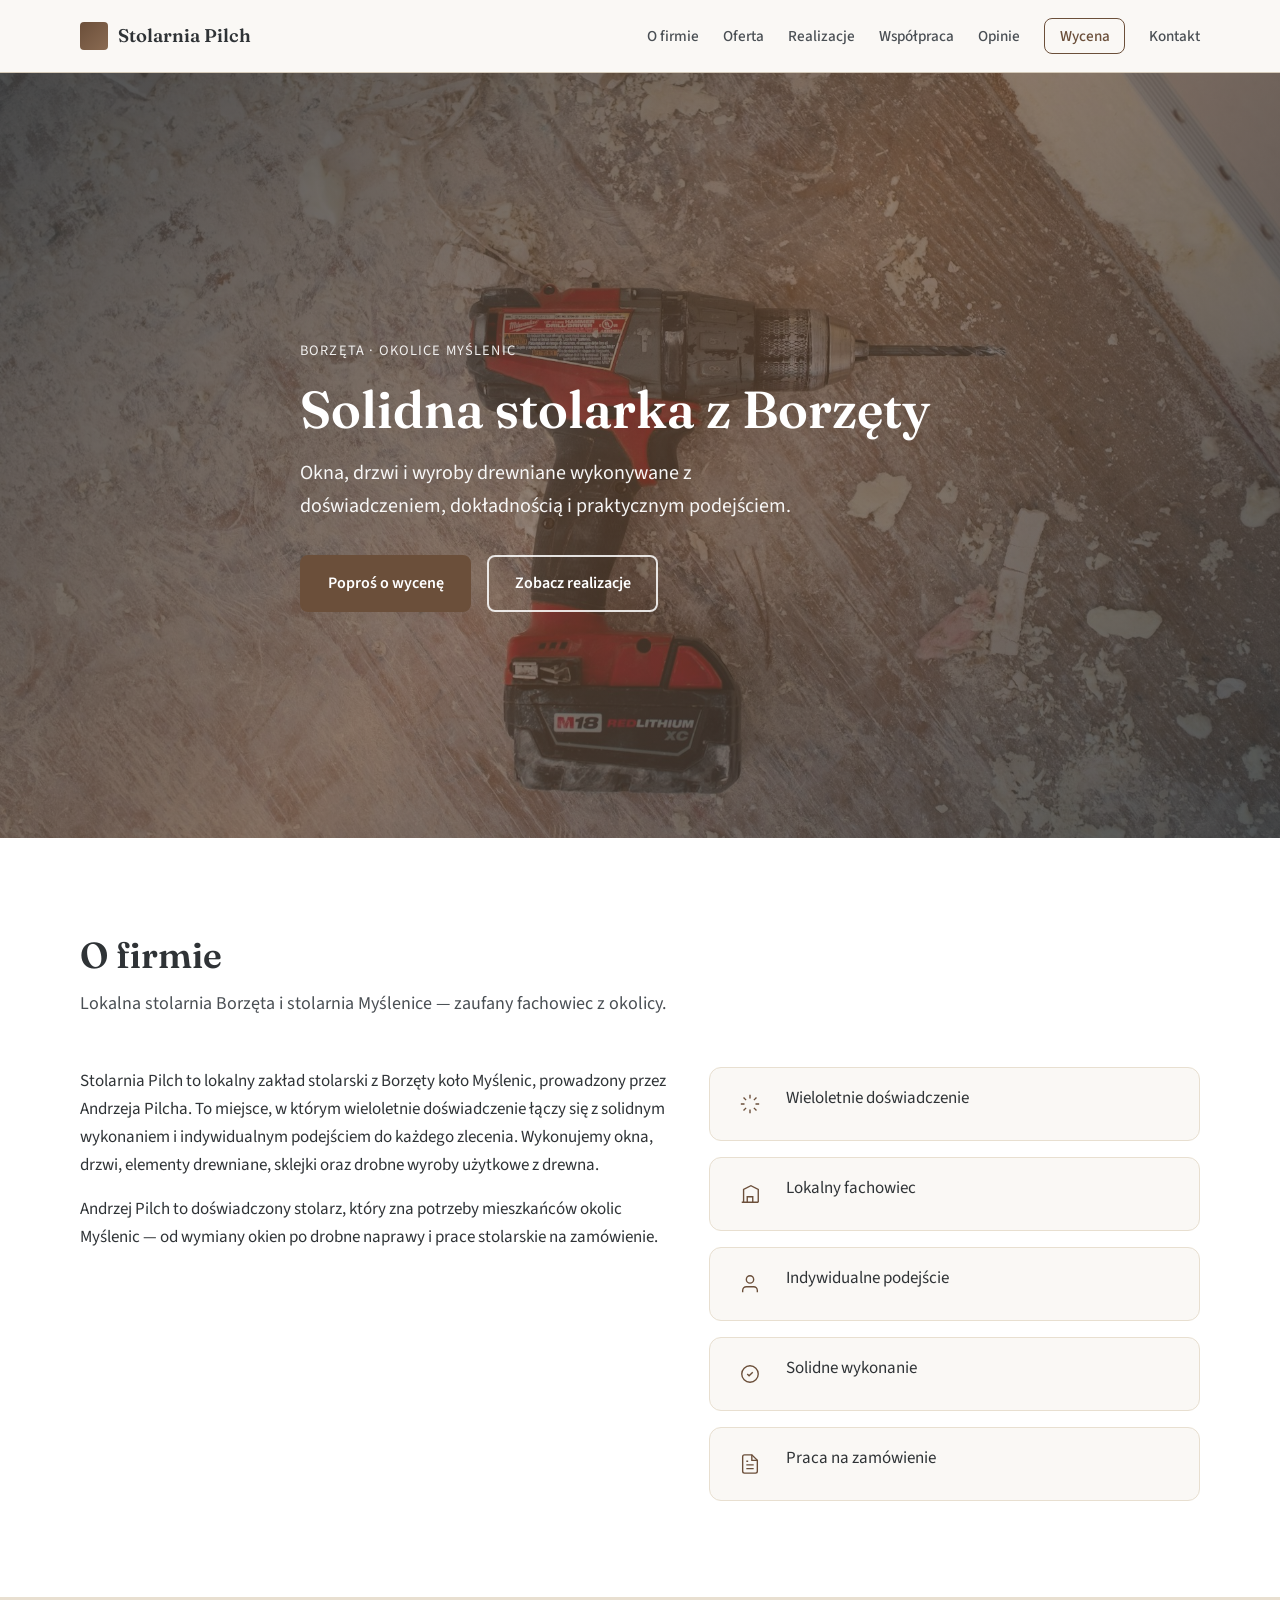
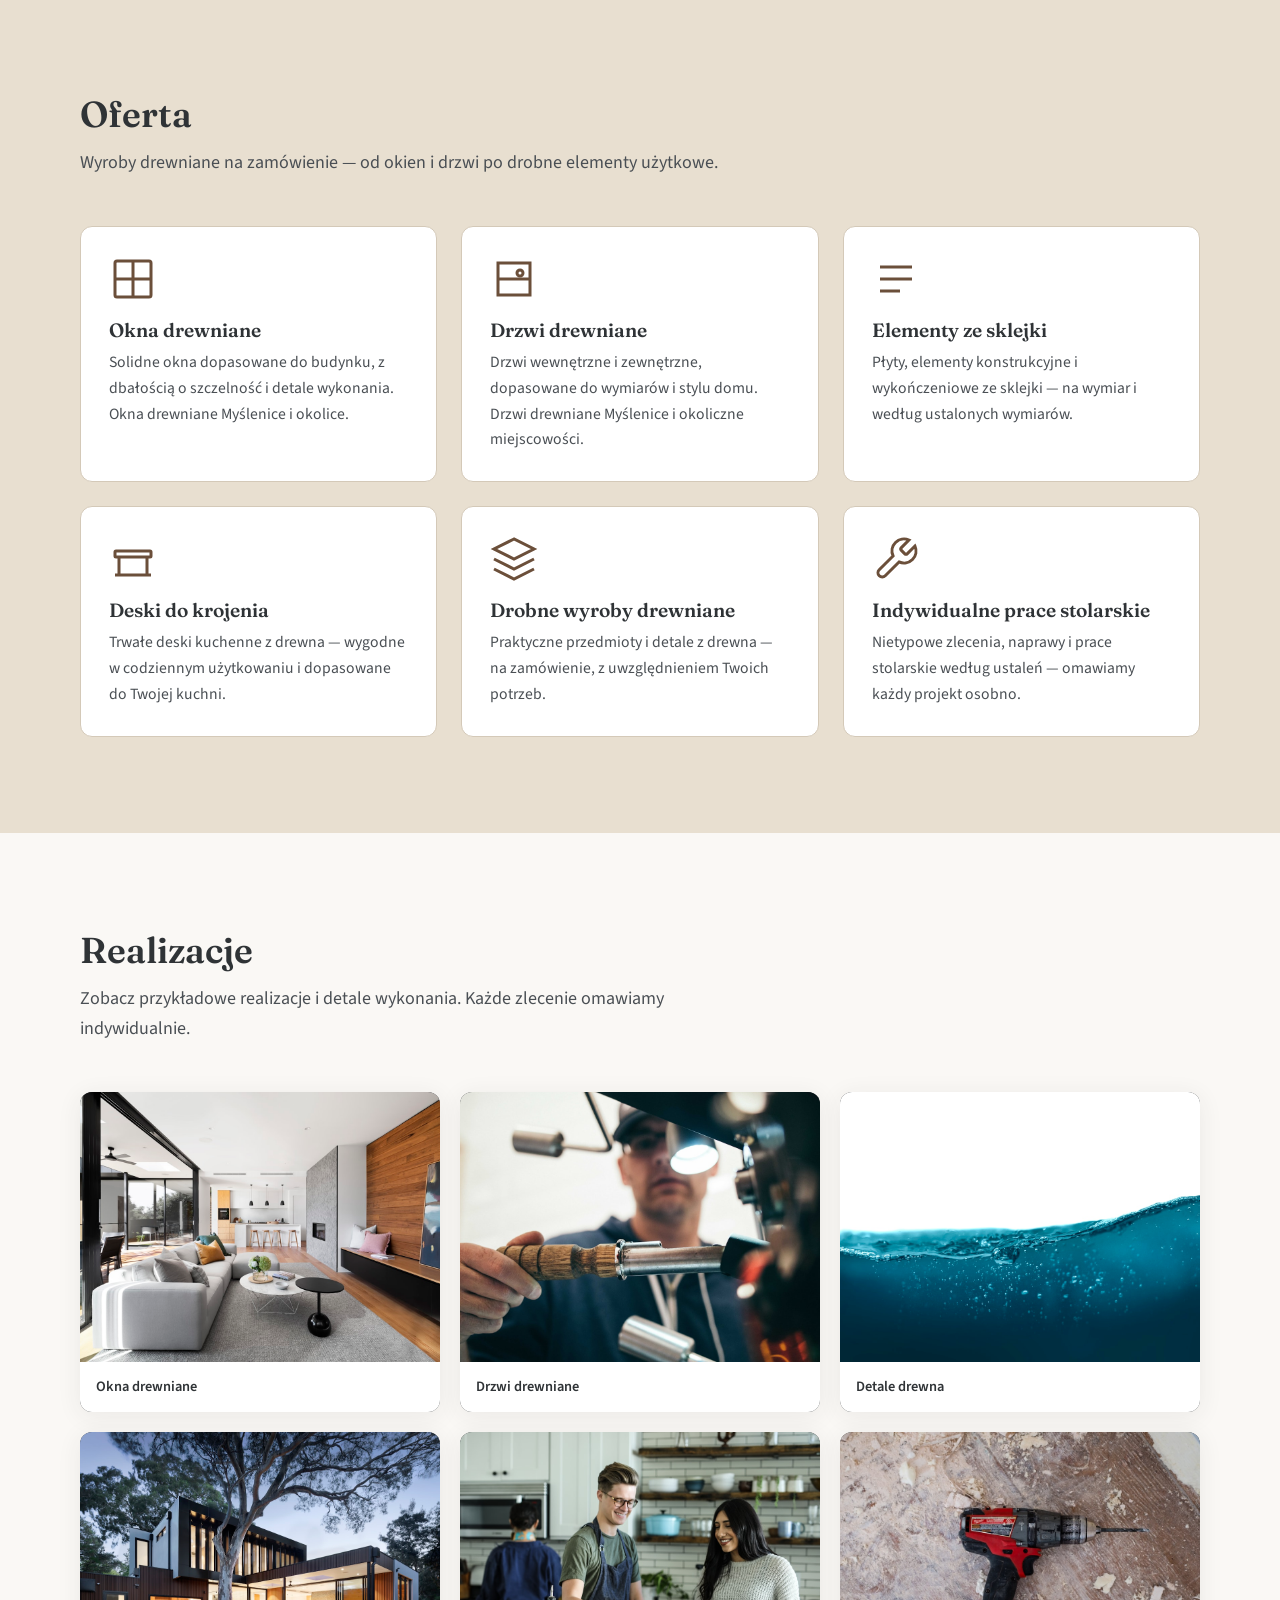
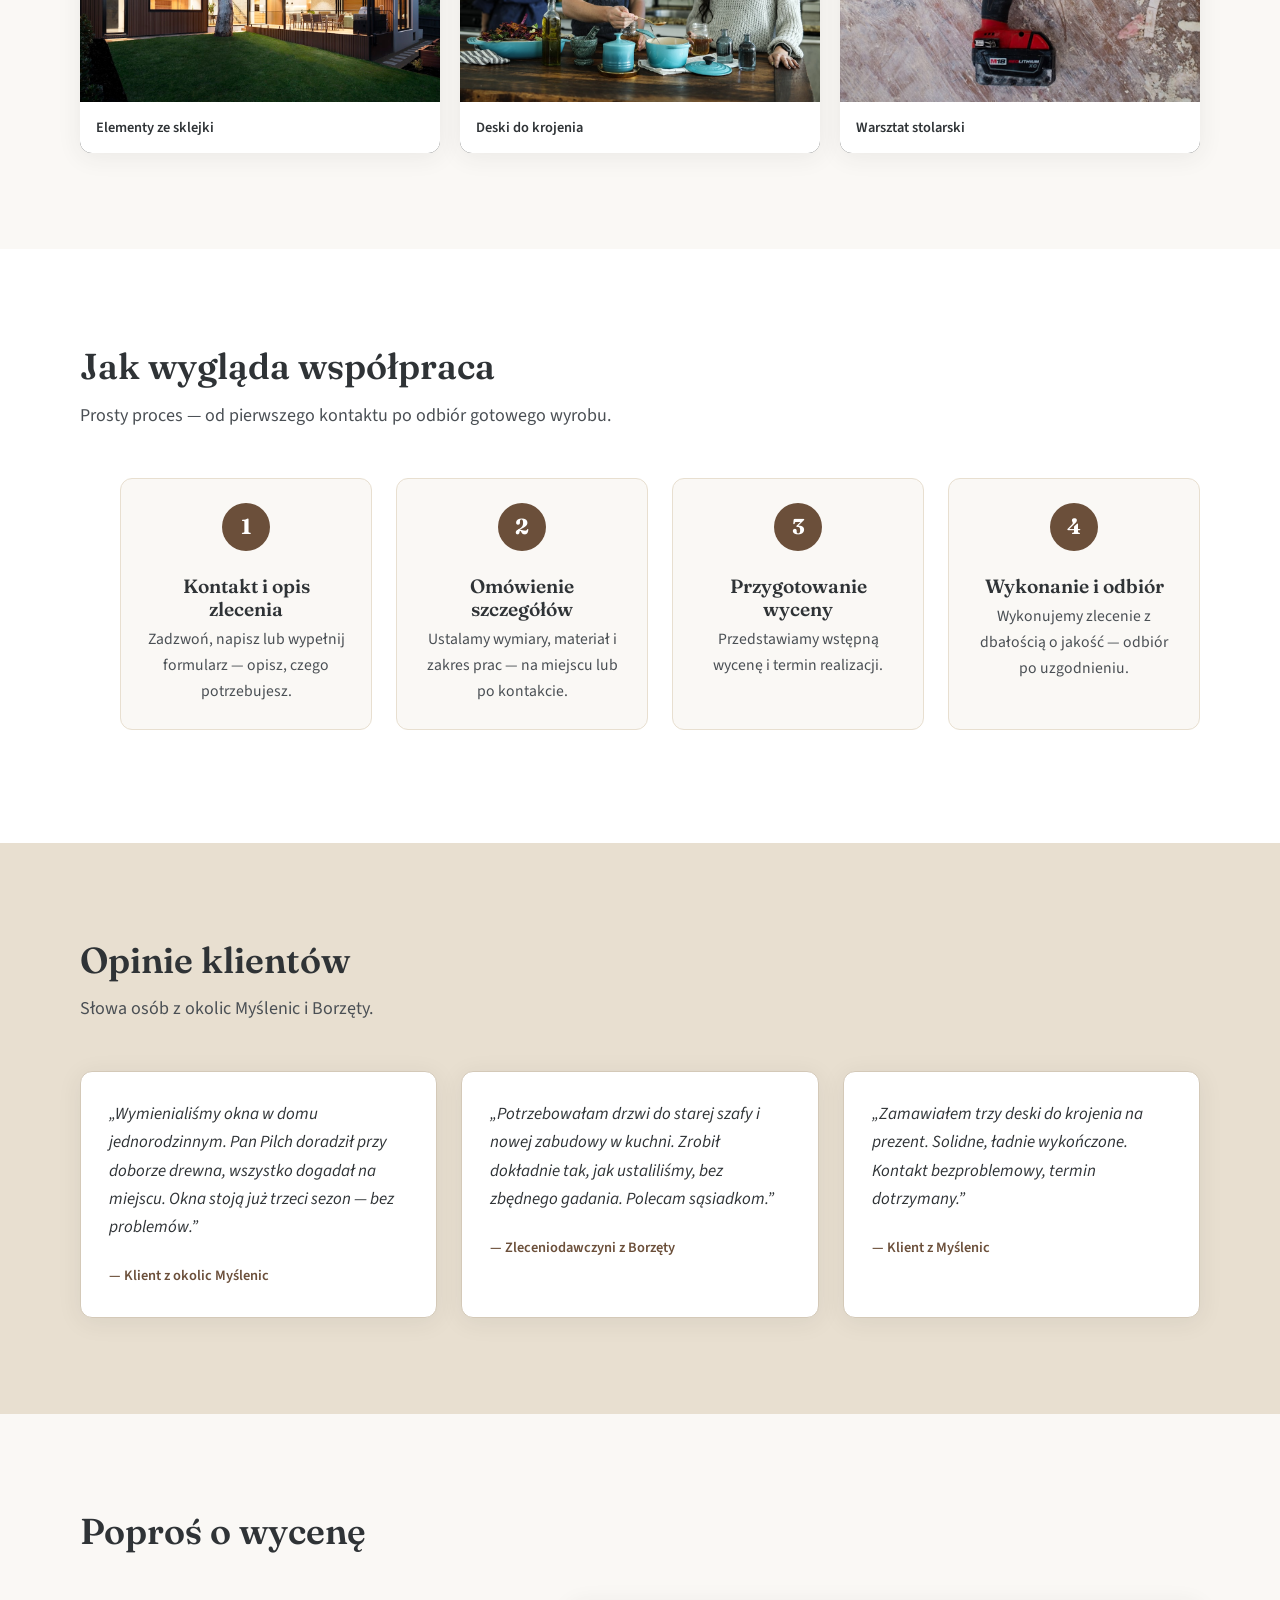
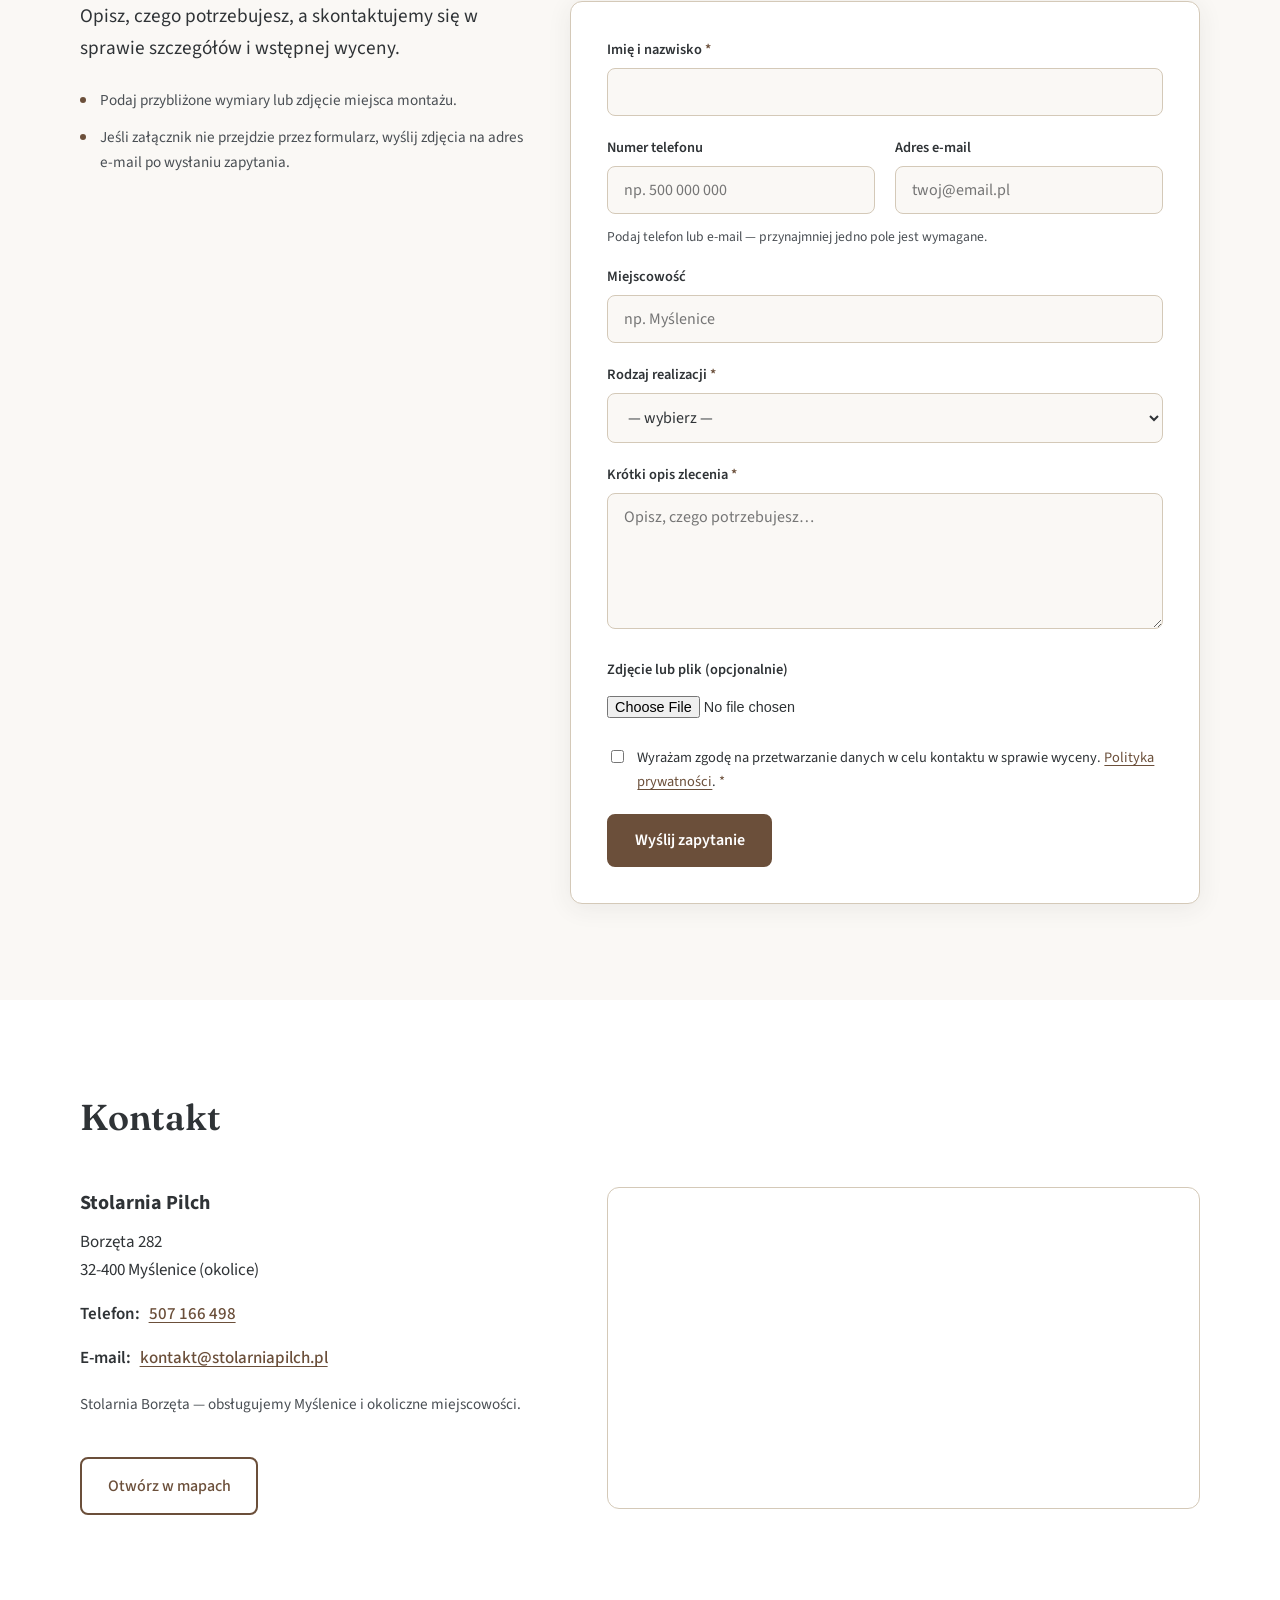
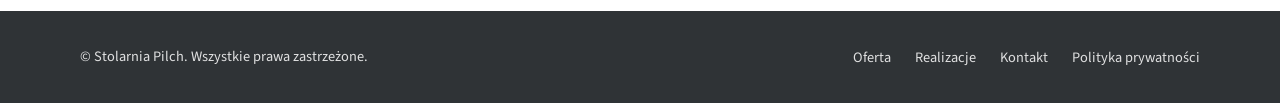
==== index.html @ 6afe2970 "Strona one-page Stolarnia Pilch — stolarnia w Borzęcie koło Myślenic. Co-authored-by: Cursor <cursor" ====
<!DOCTYPE html>
<html lang="pl">
<head>
  <meta charset="UTF-8">
  <meta name="viewport" content="width=device-width, initial-scale=1.0">
  <title>Stolarnia Pilch | Okna i drzwi drewniane — Borzęta, Myślenice</title>
  <meta name="description" content="Stolarnia Pilch w Borzęcie koło Myślenic — okna drewniane, drzwi drewniane i wyroby drewniane na zamówienie. Lokalny stolarz Andrzej Pilch. Solidna stolarka dla klientów prywatnych.">
  <meta name="keywords" content="stolarnia Borzęta, stolarnia Myślenice, okna drewniane Myślenice, drzwi drewniane Myślenice, wyroby drewniane na zamówienie">
  <link rel="canonical" href="https://stolarniapilch.pl/">
  <meta property="og:type" content="website">
  <meta property="og:locale" content="pl_PL">
  <meta property="og:title" content="Stolarnia Pilch — solidna stolarka z Borzęty">
  <meta property="og:description" content="Okna, drzwi i wyroby drewniane w Borzęcie koło Myślenic. Doświadczenie, dokładność i indywidualne podejście.">
  <meta property="og:image" content="https://stolarniapilch.pl/assets/images/hero.webp">
  <meta property="og:url" content="https://stolarniapilch.pl/">
  <link rel="preconnect" href="https://fonts.googleapis.com">
  <link rel="preconnect" href="https://fonts.gstatic.com" crossorigin>
  <link href="https://fonts.googleapis.com/css2?family=Fraunces:opsz,wght@9..144,500;9..144,600;9..144,700&family=Source+Sans+3:wght@400;500;600&display=swap" rel="stylesheet">
  <link rel="stylesheet" href="css/style.css">
  <script type="application/ld+json">
  {
    "@context": "https://schema.org",
    "@type": "HomeAndConstructionBusiness",
    "name": "Stolarnia Pilch",
    "description": "Lokalna stolarnia w Borzęcie koło Myślenic — okna drewniane, drzwi drewniane i wyroby drewniane na zamówienie.",
    "founder": {
      "@type": "Person",
      "name": "Andrzej Pilch"
    },
    "address": {
      "@type": "PostalAddress",
      "streetAddress": "Borzęta 282",
      "addressLocality": "Borzęta",
      "addressRegion": "małopolskie",
      "postalCode": "32-400",
      "addressCountry": "PL"
    },
    "areaServed": [
      { "@type": "City", "name": "Myślenice" },
      { "@type": "Place", "name": "Borzęta" }
    ],
    "telephone": "+48507166498",
    "email": "kontakt@stolarniapilch.pl",
    "url": "https://stolarniapilch.pl",
    "image": "https://stolarniapilch.pl/assets/images/hero.webp",
    "priceRange": "$$"
  }
  </script>
</head>
<body>
  <a class="skip-link" href="#main">Przejdź do treści</a>

  <header class="site-header" id="top">
    <div class="container header-inner">
      <a class="logo" href="#top" aria-label="Stolarnia Pilch — strona główna">
        <span class="logo-mark" aria-hidden="true"></span>
        <span class="logo-text">Stolarnia Pilch</span>
      </a>
      <button class="nav-toggle" type="button" aria-expanded="false" aria-controls="site-nav" aria-label="Otwórz menu">
        <span class="nav-toggle-bar"></span>
        <span class="nav-toggle-bar"></span>
        <span class="nav-toggle-bar"></span>
      </button>
      <nav class="site-nav" id="site-nav" aria-label="Menu główne">
        <ul>
          <li><a href="#o-firmie">O firmie</a></li>
          <li><a href="#oferta">Oferta</a></li>
          <li><a href="#realizacje">Realizacje</a></li>
          <li><a href="#wspolpraca">Współpraca</a></li>
          <li><a href="#opinie">Opinie</a></li>
          <li><a href="#wycena" class="nav-cta">Wycena</a></li>
          <li><a href="#kontakt">Kontakt</a></li>
        </ul>
      </nav>
    </div>
  </header>

  <main id="main">
    <!-- HERO -->
    <section class="hero" id="hero" aria-labelledby="hero-heading">
      <div class="hero-bg" role="img" aria-label="Warsztat stolarski — ciepłe drewno i narzędzia"></div>
      <div class="hero-overlay"></div>
      <div class="container hero-content">
        <p class="hero-eyebrow">Borzęta · okolice Myślenic</p>
        <h1 id="hero-heading">Solidna stolarka z Borzęty</h1>
        <p class="hero-subtitle">Okna, drzwi i wyroby drewniane wykonywane z doświadczeniem, dokładnością i praktycznym podejściem.</p>
        <div class="hero-actions">
          <a href="#wycena" class="btn btn-primary">Poproś o wycenę</a>
          <a href="#realizacje" class="btn btn-secondary">Zobacz realizacje</a>
        </div>
      </div>
    </section>

    <!-- O FIRMIE -->
    <section class="section section-about" id="o-firmie" aria-labelledby="about-heading">
      <div class="container">
        <div class="section-header">
          <h2 id="about-heading">O firmie</h2>
          <p class="section-lead">Lokalna stolarnia Borzęta i stolarnia Myślenice — zaufany fachowiec z okolicy.</p>
        </div>
        <div class="about-grid">
          <div class="about-text">
            <p>Stolarnia Pilch to lokalny zakład stolarski z Borzęty koło Myślenic, prowadzony przez Andrzeja Pilcha. To miejsce, w którym wieloletnie doświadczenie łączy się z solidnym wykonaniem i indywidualnym podejściem do każdego zlecenia. Wykonujemy okna, drzwi, elementy drewniane, sklejki oraz drobne wyroby użytkowe z drewna.</p>
            <p>Andrzej Pilch to doświadczony stolarz, który zna potrzeby mieszkańców okolic Myślenic — od wymiany okien po drobne naprawy i prace stolarskie na zamówienie.</p>
          </div>
          <ul class="highlights" aria-label="Wyróżniki">
            <li>
              <span class="highlight-icon" aria-hidden="true">
                <svg viewBox="0 0 24 24" fill="none" stroke="currentColor" stroke-width="1.5"><path d="M12 2v4M12 18v4M4.93 4.93l2.83 2.83M16.24 16.24l2.83 2.83M2 12h4M18 12h4M4.93 19.07l2.83-2.83M16.24 7.76l2.83-2.83"/></svg>
              </span>
              <span>Wieloletnie doświadczenie</span>
            </li>
            <li>
              <span class="highlight-icon" aria-hidden="true">
                <svg viewBox="0 0 24 24" fill="none" stroke="currentColor" stroke-width="1.5"><path d="M3 21h18M5 21V7l8-4 8 4v14M9 21v-6h6v6"/></svg>
              </span>
              <span>Lokalny fachowiec</span>
            </li>
            <li>
              <span class="highlight-icon" aria-hidden="true">
                <svg viewBox="0 0 24 24" fill="none" stroke="currentColor" stroke-width="1.5"><path d="M20 21v-2a4 4 0 0 0-4-4H8a4 4 0 0 0-4 4v2"/><circle cx="12" cy="7" r="4"/></svg>
              </span>
              <span>Indywidualne podejście</span>
            </li>
            <li>
              <span class="highlight-icon" aria-hidden="true">
                <svg viewBox="0 0 24 24" fill="none" stroke="currentColor" stroke-width="1.5"><path d="M9 12l2 2 4-4M21 12a9 9 0 1 1-18 0 9 9 0 0 1 18 0z"/></svg>
              </span>
              <span>Solidne wykonanie</span>
            </li>
            <li>
              <span class="highlight-icon" aria-hidden="true">
                <svg viewBox="0 0 24 24" fill="none" stroke="currentColor" stroke-width="1.5"><path d="M14 2H6a2 2 0 0 0-2 2v16a2 2 0 0 0 2 2h12a2 2 0 0 0 2-2V8z"/><path d="M14 2v6h6M16 13H8M16 17H8M10 9H8"/></svg>
              </span>
              <span>Praca na zamówienie</span>
            </li>
          </ul>
        </div>
      </div>
    </section>

    <!-- OFERTA -->
    <section class="section section-offer" id="oferta" aria-labelledby="offer-heading">
      <div class="container">
        <div class="section-header">
          <h2 id="offer-heading">Oferta</h2>
          <p class="section-lead">Wyroby drewniane na zamówienie — od okien i drzwi po drobne elementy użytkowe.</p>
        </div>
        <div class="offer-grid">
          <article class="offer-card">
            <div class="offer-icon" aria-hidden="true">
              <svg viewBox="0 0 24 24" fill="none" stroke="currentColor" stroke-width="1.5"><rect x="3" y="3" width="18" height="18" rx="1"/><path d="M12 3v18M3 12h18"/></svg>
            </div>
            <h3>Okna drewniane</h3>
            <p>Solidne okna dopasowane do budynku, z dbałością o szczelność i detale wykonania. Okna drewniane Myślenice i okolice.</p>
          </article>
          <article class="offer-card">
            <div class="offer-icon" aria-hidden="true">
              <svg viewBox="0 0 24 24" fill="none" stroke="currentColor" stroke-width="1.5"><path d="M4 4h16v16H4z"/><path d="M4 12h16"/><circle cx="15" cy="9" r="1.5"/></svg>
            </div>
            <h3>Drzwi drewniane</h3>
            <p>Drzwi wewnętrzne i zewnętrzne, dopasowane do wymiarów i stylu domu. Drzwi drewniane Myślenice i okoliczne miejscowości.</p>
          </article>
          <article class="offer-card">
            <div class="offer-icon" aria-hidden="true">
              <svg viewBox="0 0 24 24" fill="none" stroke="currentColor" stroke-width="1.5"><path d="M4 6h16M4 12h16M4 18h10"/></svg>
            </div>
            <h3>Elementy ze sklejki</h3>
            <p>Płyty, elementy konstrukcyjne i wykończeniowe ze sklejki — na wymiar i według ustalonych wymiarów.</p>
          </article>
          <article class="offer-card">
            <div class="offer-icon" aria-hidden="true">
              <svg viewBox="0 0 24 24" fill="none" stroke="currentColor" stroke-width="1.5"><rect x="3" y="8" width="18" height="3" rx="0.5"/><path d="M5 11v9M19 11v9M3 20h18"/></svg>
            </div>
            <h3>Deski do krojenia</h3>
            <p>Trwałe deski kuchenne z drewna — wygodne w codziennym użytkowaniu i dopasowane do Twojej kuchni.</p>
          </article>
          <article class="offer-card">
            <div class="offer-icon" aria-hidden="true">
              <svg viewBox="0 0 24 24" fill="none" stroke="currentColor" stroke-width="1.5"><path d="M12 2L2 7l10 5 10-5-10-5zM2 17l10 5 10-5M2 12l10 5 10-5"/></svg>
            </div>
            <h3>Drobne wyroby drewniane</h3>
            <p>Praktyczne przedmioty i detale z drewna — na zamówienie, z uwzględnieniem Twoich potrzeb.</p>
          </article>
          <article class="offer-card">
            <div class="offer-icon" aria-hidden="true">
              <svg viewBox="0 0 24 24" fill="none" stroke="currentColor" stroke-width="1.5"><path d="M14.7 6.3a1 1 0 0 0 0 1.4l1.6 1.6a1 1 0 0 0 1.4 0l3.77-3.77a6 6 0 0 1-7.94 7.94l-6.91 6.91a2.12 2.12 0 0 1-3-3l6.91-6.91a6 6 0 0 1 7.94-7.94l-3.76 3.76z"/></svg>
            </div>
            <h3>Indywidualne prace stolarskie</h3>
            <p>Nietypowe zlecenia, naprawy i prace stolarskie według ustaleń — omawiamy każdy projekt osobno.</p>
          </article>
        </div>
      </div>
    </section>

    <!-- REALIZACJE -->
    <section class="section section-gallery" id="realizacje" aria-labelledby="gallery-heading">
      <div class="container">
        <div class="section-header">
          <h2 id="gallery-heading">Realizacje</h2>
          <p class="section-lead">Zobacz przykładowe realizacje i detale wykonania. Każde zlecenie omawiamy indywidualnie.</p>
        </div>
        <div class="gallery-grid">
          <figure class="gallery-item">
            <img src="assets/images/okna-drewniane.webp" alt="Okna drewniane — realizacja stolarni w okolicach Myślenic" width="1200" height="900" loading="lazy">
            <figcaption>Okna drewniane</figcaption>
          </figure>
          <figure class="gallery-item">
            <img src="assets/images/drzwi-drewniane.webp" alt="Drzwi drewniane — detal wykonania stolarskiego" width="1200" height="900" loading="lazy">
            <figcaption>Drzwi drewniane</figcaption>
          </figure>
          <figure class="gallery-item">
            <img src="assets/images/detal-drewna.webp" alt="Detal drewna — precyzyjne wykończenie stolarskie" width="1200" height="900" loading="lazy">
            <figcaption>Detale drewna</figcaption>
          </figure>
          <figure class="gallery-item">
            <img src="assets/images/sklejka.webp" alt="Elementy ze sklejki — prace stolarskie na zamówienie" width="1200" height="900" loading="lazy">
            <figcaption>Elementy ze sklejki</figcaption>
          </figure>
          <figure class="gallery-item">
            <img src="assets/images/deski-kuchenne.webp" alt="Drewniane deski do krojenia — wyroby użytkowe z drewna" width="1200" height="900" loading="lazy">
            <figcaption>Deski do krojenia</figcaption>
          </figure>
          <figure class="gallery-item">
            <img src="assets/images/warsztat.webp" alt="Warsztat stolarski Stolarnia Pilch — Borzęta" width="1200" height="900" loading="lazy">
            <figcaption>Warsztat stolarski</figcaption>
          </figure>
        </div>
      </div>
    </section>

    <!-- WSPÓŁPRACA -->
    <section class="section section-process" id="wspolpraca" aria-labelledby="process-heading">
      <div class="container">
        <div class="section-header">
          <h2 id="process-heading">Jak wygląda współpraca</h2>
          <p class="section-lead">Prosty proces — od pierwszego kontaktu po odbiór gotowego wyrobu.</p>
        </div>
        <ol class="process-steps">
          <li class="process-step">
            <span class="step-num" aria-hidden="true">1</span>
            <div>
              <h3>Kontakt i opis zlecenia</h3>
              <p>Zadzwoń, napisz lub wypełnij formularz — opisz, czego potrzebujesz.</p>
            </div>
          </li>
          <li class="process-step">
            <span class="step-num" aria-hidden="true">2</span>
            <div>
              <h3>Omówienie szczegółów</h3>
              <p>Ustalamy wymiary, materiał i zakres prac — na miejscu lub po kontakcie.</p>
            </div>
          </li>
          <li class="process-step">
            <span class="step-num" aria-hidden="true">3</span>
            <div>
              <h3>Przygotowanie wyceny</h3>
              <p>Przedstawiamy wstępną wycenę i termin realizacji.</p>
            </div>
          </li>
          <li class="process-step">
            <span class="step-num" aria-hidden="true">4</span>
            <div>
              <h3>Wykonanie i odbiór</h3>
              <p>Wykonujemy zlecenie z dbałością o jakość — odbiór po uzgodnieniu.</p>
            </div>
          </li>
        </ol>
      </div>
    </section>

    <!-- OPINIE -->
    <section class="section section-reviews" id="opinie" aria-labelledby="reviews-heading">
      <div class="container">
        <div class="section-header">
          <h2 id="reviews-heading">Opinie klientów</h2>
          <p class="section-lead">Słowa osób z okolic Myślenic i Borzęty.</p>
        </div>
        <div class="reviews-grid">
          <blockquote class="review-card">
            <p>„Wymienialiśmy okna w domu jednorodzinnym. Pan Pilch doradził przy doborze drewna, wszystko dogadał na miejscu. Okna stoją już trzeci sezon — bez problemów.”</p>
            <footer>
              <cite>— Klient z okolic Myślenic</cite>
            </footer>
          </blockquote>
          <blockquote class="review-card">
            <p>„Potrzebowałam drzwi do starej szafy i nowej zabudowy w kuchni. Zrobił dokładnie tak, jak ustaliliśmy, bez zbędnego gadania. Polecam sąsiadkom.”</p>
            <footer>
              <cite>— Zleceniodawczyni z Borzęty</cite>
            </footer>
          </blockquote>
          <blockquote class="review-card">
            <p>„Zamawiałem trzy deski do krojenia na prezent. Solidne, ładnie wykończone. Kontakt bezproblemowy, termin dotrzymany.”</p>
            <footer>
              <cite>— Klient z Myślenic</cite>
            </footer>
          </blockquote>
        </div>
      </div>
    </section>

    <!-- WYCENA -->
    <section class="section section-quote" id="wycena" aria-labelledby="quote-heading">
      <div class="container">
        <div class="section-header">
          <h2 id="quote-heading">Poproś o wycenę</h2>
        </div>
        <div class="quote-layout">
          <div class="quote-aside">
            <p class="quote-intro">Opisz, czego potrzebujesz, a skontaktujemy się w sprawie szczegółów i wstępnej wyceny.</p>
            <ul class="quote-tips">
              <li>Podaj przybliżone wymiary lub zdjęcie miejsca montażu.</li>
              <li>Jeśli załącznik nie przejdzie przez formularz, wyślij zdjęcia na adres e-mail po wysłaniu zapytania.</li>
            </ul>
          </div>
          <form class="quote-form" id="quote-form" action="https://formspree.io/f/XXXXX" method="POST" enctype="multipart/form-data" novalidate>
            <div class="form-row">
              <label for="name">Imię i nazwisko <span class="required">*</span></label>
              <input type="text" id="name" name="name" required autocomplete="name">
            </div>
            <div class="form-row form-row--half">
              <div>
                <label for="phone">Numer telefonu</label>
                <input type="tel" id="phone" name="phone" autocomplete="tel" placeholder="np. 500 000 000">
              </div>
              <div>
                <label for="email">Adres e-mail</label>
                <input type="email" id="email" name="email" autocomplete="email" placeholder="twoj@email.pl">
              </div>
            </div>
            <p class="form-hint" id="contact-hint">Podaj telefon lub e-mail — przynajmniej jedno pole jest wymagane.</p>
            <div class="form-row">
              <label for="city">Miejscowość</label>
              <input type="text" id="city" name="city" autocomplete="address-level2" placeholder="np. Myślenice">
            </div>
            <div class="form-row">
              <label for="type">Rodzaj realizacji <span class="required">*</span></label>
              <select id="type" name="type" required>
                <option value="">— wybierz —</option>
                <option value="okna">Okna drewniane</option>
                <option value="drzwi">Drzwi drewniane</option>
                <option value="sklejka">Elementy ze sklejki</option>
                <option value="deski">Deski do krojenia</option>
                <option value="drobne">Drobne wyroby drewniane</option>
                <option value="indywidualne">Indywidualne prace stolarskie</option>
                <option value="naprawa">Naprawa / inne</option>
              </select>
            </div>
            <div class="form-row">
              <label for="message">Krótki opis zlecenia <span class="required">*</span></label>
              <textarea id="message" name="message" rows="5" required placeholder="Opisz, czego potrzebujesz…"></textarea>
            </div>
            <div class="form-row">
              <label for="attachment">Zdjęcie lub plik (opcjonalnie)</label>
              <input type="file" id="attachment" name="attachment" accept="image/*,.pdf,.doc,.docx">
            </div>
            <div class="form-row form-row--checkbox">
              <input type="checkbox" id="rodo" name="rodo" required value="tak">
              <label for="rodo">Wyrażam zgodę na przetwarzanie danych w celu kontaktu w sprawie wyceny. <a href="polityka-prywatnosci.html">Polityka prywatności</a>. <span class="required">*</span></label>
            </div>
            <div class="form-actions">
              <button type="submit" class="btn btn-primary">Wyślij zapytanie</button>
            </div>
            <p class="form-status" id="form-status" role="status" aria-live="polite" hidden></p>
          </form>
        </div>
      </div>
    </section>

    <!-- KONTAKT -->
    <section class="section section-contact" id="kontakt" aria-labelledby="contact-heading">
      <div class="container">
        <div class="section-header">
          <h2 id="contact-heading">Kontakt</h2>
        </div>
        <div class="contact-grid">
          <address class="contact-details">
            <p class="contact-name"><strong>Stolarnia Pilch</strong></p>
            <p>Borzęta 282<br>32-400 Myślenice (okolice)</p>
            <p>
              <span class="contact-label">Telefon:</span>
              <a href="tel:+48507166498">507 166 498</a>
            </p>
            <p>
              <span class="contact-label">E-mail:</span>
              <a href="mailto:kontakt@stolarniapilch.pl">kontakt@stolarniapilch.pl</a>
            </p>
            <p class="contact-note">Stolarnia Borzęta — obsługujemy Myślenice i okoliczne miejscowości.</p>
            <a class="btn btn-secondary btn-map-link" href="https://www.google.com/maps/search/Borz%C4%99ta+282,+My%C5%9Blenice" target="_blank" rel="noopener noreferrer">Otwórz w mapach</a>
          </address>
          <div class="contact-map">
            <iframe
              title="Mapa — Stolarnia Pilch, Borzęta 282"
              src="https://maps.google.com/maps?q=Borz%C4%99ta+282,+32-400+My%C5%9Blenice,+Polska&amp;hl=pl&amp;z=15&amp;output=embed"
              width="600"
              height="450"
              loading="lazy"
              referrerpolicy="no-referrer-when-downgrade"
              allowfullscreen>
            </iframe>
          </div>
        </div>
      </div>
    </section>
  </main>

  <footer class="site-footer">
    <div class="container footer-inner">
      <p class="footer-copy">© Stolarnia Pilch. Wszystkie prawa zastrzeżone.</p>
      <nav class="footer-nav" aria-label="Stopka">
        <ul>
          <li><a href="#oferta">Oferta</a></li>
          <li><a href="#realizacje">Realizacje</a></li>
          <li><a href="#kontakt">Kontakt</a></li>
          <li><a href="polityka-prywatnosci.html">Polityka prywatności</a></li>
        </ul>
      </nav>
    </div>
  </footer>

  <script src="js/main.js" defer></script>
</body>
</html>
---- css/style.css ----
/* Stolarnia Pilch — style główne */

:root {
  --wood: #6b4f3a;
  --wood-dark: #523c2b;
  --wood-light: #8a6b52;
  --beige: #e8dfd0;
  --beige-dark: #d4c9b8;
  --graphite: #2f3336;
  --graphite-soft: #4a4f54;
  --off-white: #faf8f5;
  --white: #ffffff;
  --shadow: 0 4px 24px rgba(47, 51, 54, 0.08);
  --shadow-hover: 0 8px 32px rgba(47, 51, 54, 0.12);
  --radius: 8px;
  --radius-lg: 12px;
  --font-heading: "Fraunces", Georgia, serif;
  --font-body: "Source Sans 3", system-ui, sans-serif;
  --header-h: 72px;
  --section-pad: clamp(3.5rem, 8vw, 6rem);
  --container: min(1120px, 100% - 2.5rem);
  --transition: 0.2s ease;
}

*,
*::before,
*::after {
  box-sizing: border-box;
}

html {
  scroll-behavior: smooth;
}

body {
  margin: 0;
  font-family: var(--font-body);
  font-size: 1.0625rem;
  line-height: 1.65;
  color: var(--graphite);
  background: var(--off-white);
}

img {
  max-width: 100%;
  height: auto;
  display: block;
}

a {
  color: var(--wood);
  text-decoration-thickness: 1px;
  text-underline-offset: 3px;
}

a:hover {
  color: var(--wood-dark);
}

h1, h2, h3 {
  font-family: var(--font-heading);
  font-weight: 600;
  line-height: 1.2;
  color: var(--graphite);
}

h1 {
  font-size: clamp(2.25rem, 5vw, 3.25rem);
  margin: 0 0 1rem;
}

h2 {
  font-size: clamp(1.75rem, 3.5vw, 2.25rem);
  margin: 0 0 0.75rem;
}

h3 {
  font-size: 1.2rem;
  margin: 0 0 0.5rem;
}

p {
  margin: 0 0 1rem;
}

ul {
  margin: 0;
  padding: 0;
  list-style: none;
}

.container {
  width: var(--container);
  margin-inline: auto;
}

/* Skip link */
.skip-link {
  position: absolute;
  top: -100%;
  left: 1rem;
  z-index: 1000;
  padding: 0.75rem 1.25rem;
  background: var(--wood);
  color: var(--white);
  border-radius: var(--radius);
  text-decoration: none;
}

.skip-link:focus {
  top: 1rem;
}

/* Header */
.site-header {
  position: sticky;
  top: 0;
  z-index: 100;
  background: rgba(250, 248, 245, 0.95);
  backdrop-filter: blur(8px);
  border-bottom: 1px solid var(--beige-dark);
  transition: box-shadow var(--transition);
}

.site-header.is-scrolled {
  box-shadow: var(--shadow);
}

.header-inner {
  display: flex;
  align-items: center;
  justify-content: space-between;
  min-height: var(--header-h);
  gap: 1rem;
}

.logo {
  display: flex;
  align-items: center;
  gap: 0.65rem;
  text-decoration: none;
  color: var(--graphite);
  font-family: var(--font-heading);
  font-weight: 600;
  font-size: 1.15rem;
}

.logo:hover {
  color: var(--wood);
}

.logo-mark {
  width: 28px;
  height: 28px;
  background: linear-gradient(135deg, var(--wood) 0%, var(--wood-light) 100%);
  border-radius: 4px;
}

.site-nav ul {
  display: flex;
  align-items: center;
  gap: 0.25rem 1.5rem;
  flex-wrap: wrap;
}

.site-nav a {
  text-decoration: none;
  color: var(--graphite-soft);
  font-weight: 500;
  font-size: 0.95rem;
  padding: 0.35rem 0;
}

.site-nav a:hover,
.site-nav a:focus-visible {
  color: var(--wood);
}

.nav-cta {
  color: var(--wood) !important;
  border: 1px solid var(--wood);
  padding: 0.4rem 0.9rem !important;
  border-radius: var(--radius);
}

.nav-cta:hover {
  background: var(--wood);
  color: var(--white) !important;
}

.nav-toggle {
  display: none;
  flex-direction: column;
  justify-content: center;
  gap: 5px;
  width: 44px;
  height: 44px;
  padding: 0;
  border: 1px solid var(--beige-dark);
  border-radius: var(--radius);
  background: var(--white);
  cursor: pointer;
}

.nav-toggle-bar {
  display: block;
  width: 20px;
  height: 2px;
  margin: 0 auto;
  background: var(--graphite);
  transition: transform var(--transition), opacity var(--transition);
}

.nav-toggle[aria-expanded="true"] .nav-toggle-bar:nth-child(1) {
  transform: translateY(7px) rotate(45deg);
}

.nav-toggle[aria-expanded="true"] .nav-toggle-bar:nth-child(2) {
  opacity: 0;
}

.nav-toggle[aria-expanded="true"] .nav-toggle-bar:nth-child(3) {
  transform: translateY(-7px) rotate(-45deg);
}

/* Buttons */
.btn {
  display: inline-flex;
  align-items: center;
  justify-content: center;
  padding: 0.85rem 1.6rem;
  font-family: var(--font-body);
  font-size: 1rem;
  font-weight: 600;
  border-radius: var(--radius);
  text-decoration: none;
  border: 2px solid transparent;
  cursor: pointer;
  transition: background var(--transition), color var(--transition), border-color var(--transition), transform var(--transition);
}

.btn:focus-visible {
  outline: 2px solid var(--wood);
  outline-offset: 2px;
}

.btn-primary {
  background: var(--wood);
  color: var(--white);
  border-color: var(--wood);
}

.btn-primary:hover {
  background: var(--wood-dark);
  border-color: var(--wood-dark);
  color: var(--white);
}

.btn-secondary {
  background: transparent;
  color: var(--white);
  border-color: rgba(255, 255, 255, 0.85);
}

.btn-secondary:hover {
  background: rgba(255, 255, 255, 0.12);
  color: var(--white);
}

.section-contact .btn-secondary,
.quote-form ~ .btn-secondary {
  color: var(--wood);
  border-color: var(--wood);
}

.section-contact .btn-secondary:hover {
  background: var(--wood);
  color: var(--white);
}

/* Hero */
.hero {
  position: relative;
  display: flex;
  align-items: center;
  min-height: max(85vh, 520px);
  color: var(--white);
  overflow: hidden;
}

.hero-bg {
  position: absolute;
  inset: 0;
  background: var(--graphite) url("../assets/images/hero.webp") center / cover no-repeat;
}

.hero-overlay {
  position: absolute;
  inset: 0;
  background: linear-gradient(
    135deg,
    rgba(47, 51, 54, 0.82) 0%,
    rgba(107, 79, 58, 0.65) 50%,
    rgba(47, 51, 54, 0.75) 100%
  );
}

.hero-content {
  position: relative;
  z-index: 1;
  padding-block: calc(var(--header-h) + 2rem) 4rem;
  max-width: 680px;
}

.hero-eyebrow {
  font-size: 0.9rem;
  letter-spacing: 0.08em;
  text-transform: uppercase;
  opacity: 0.9;
  margin-bottom: 1rem;
}

.hero h1 {
  color: var(--white);
}

.hero-subtitle {
  font-size: clamp(1.05rem, 2vw, 1.25rem);
  opacity: 0.95;
  margin-bottom: 2rem;
  max-width: 540px;
}

.hero-actions {
  display: flex;
  flex-wrap: wrap;
  gap: 1rem;
}

/* Sections */
.section {
  padding-block: var(--section-pad);
}

.section-header {
  max-width: 640px;
  margin-bottom: clamp(2rem, 4vw, 3rem);
}

.section-lead {
  font-size: 1.125rem;
  color: var(--graphite-soft);
  margin: 0;
}

.section-about {
  background: var(--white);
}

.about-grid {
  display: grid;
  gap: 2.5rem;
}

.about-text p:last-child {
  margin-bottom: 0;
}

.highlights {
  display: grid;
  gap: 1rem;
}

.highlights li {
  display: flex;
  align-items: flex-start;
  gap: 1rem;
  padding: 1rem 1.25rem;
  background: var(--off-white);
  border: 1px solid var(--beige);
  border-radius: var(--radius-lg);
}

.highlight-icon {
  flex-shrink: 0;
  width: 40px;
  height: 40px;
  display: flex;
  align-items: center;
  justify-content: center;
  color: var(--wood);
}

.highlight-icon svg {
  width: 22px;
  height: 22px;
}

/* Offer */
.section-offer {
  background: var(--beige);
}

.offer-grid {
  display: grid;
  gap: 1.5rem;
  grid-template-columns: repeat(auto-fit, minmax(280px, 1fr));
}

.offer-card {
  background: var(--white);
  border: 1px solid var(--beige-dark);
  border-radius: var(--radius-lg);
  padding: 1.75rem;
  transition: box-shadow var(--transition), transform var(--transition);
}

.offer-card:hover {
  box-shadow: var(--shadow-hover);
  transform: translateY(-2px);
}

.offer-icon {
  width: 48px;
  height: 48px;
  margin-bottom: 1rem;
  color: var(--wood);
}

.offer-icon svg {
  width: 100%;
  height: 100%;
}

.offer-card p {
  margin: 0;
  color: var(--graphite-soft);
  font-size: 0.98rem;
}

/* Gallery */
.section-gallery {
  background: var(--off-white);
}

.gallery-grid {
  display: grid;
  gap: 1.25rem;
  grid-template-columns: repeat(auto-fit, minmax(280px, 1fr));
}

.gallery-item {
  margin: 0;
  border-radius: var(--radius-lg);
  overflow: hidden;
  background: var(--graphite);
  box-shadow: var(--shadow);
}

.gallery-item img {
  width: 100%;
  aspect-ratio: 4 / 3;
  object-fit: cover;
  transition: transform 0.4s ease;
}

.gallery-item:hover img {
  transform: scale(1.03);
}

.gallery-item figcaption {
  padding: 0.85rem 1rem;
  font-size: 0.9rem;
  font-weight: 600;
  background: var(--white);
  color: var(--graphite);
}

/* Process */
.section-process {
  background: var(--white);
}

.process-steps {
  display: grid;
  gap: 1.5rem;
  counter-reset: step;
}

.process-step {
  display: flex;
  gap: 1.5rem;
  align-items: flex-start;
  padding: 1.5rem;
  background: var(--off-white);
  border-radius: var(--radius-lg);
  border: 1px solid var(--beige);
}

.step-num {
  flex-shrink: 0;
  width: 48px;
  height: 48px;
  display: flex;
  align-items: center;
  justify-content: center;
  font-family: var(--font-heading);
  font-size: 1.35rem;
  font-weight: 700;
  color: var(--white);
  background: var(--wood);
  border-radius: 50%;
}

.process-step h3 {
  margin-bottom: 0.35rem;
}

.process-step p {
  margin: 0;
  color: var(--graphite-soft);
  font-size: 0.98rem;
}

/* Reviews */
.section-reviews {
  background: var(--beige);
}

.reviews-grid {
  display: grid;
  gap: 1.5rem;
  grid-template-columns: repeat(auto-fit, minmax(280px, 1fr));
}

.review-card {
  margin: 0;
  padding: 1.75rem;
  background: var(--white);
  border-radius: var(--radius-lg);
  border: 1px solid var(--beige-dark);
  box-shadow: var(--shadow);
}

.review-card p {
  font-style: italic;
  margin-bottom: 1.25rem;
}

.review-card cite {
  font-style: normal;
  font-size: 0.9rem;
  font-weight: 600;
  color: var(--wood);
}

/* Quote form */
.section-quote {
  background: var(--off-white);
}

.quote-layout {
  display: grid;
  gap: 2.5rem;
  align-items: start;
}

.quote-intro {
  font-size: 1.2rem;
  color: var(--graphite);
  margin-bottom: 1.5rem;
}

.quote-tips {
  padding-left: 0;
}

.quote-tips li {
  position: relative;
  padding-left: 1.25rem;
  margin-bottom: 0.75rem;
  color: var(--graphite-soft);
  font-size: 0.95rem;
}

.quote-tips li::before {
  content: "";
  position: absolute;
  left: 0;
  top: 0.55em;
  width: 6px;
  height: 6px;
  background: var(--wood);
  border-radius: 50%;
}

.quote-form {
  background: var(--white);
  padding: clamp(1.5rem, 4vw, 2.25rem);
  border-radius: var(--radius-lg);
  border: 1px solid var(--beige-dark);
  box-shadow: var(--shadow);
}

.form-row {
  margin-bottom: 1.25rem;
}

.form-row--half {
  display: grid;
  gap: 1.25rem;
}

.form-row label {
  display: block;
  font-weight: 600;
  font-size: 0.9rem;
  margin-bottom: 0.4rem;
  color: var(--graphite);
}

.form-row--checkbox {
  display: flex;
  align-items: flex-start;
  gap: 0.65rem;
}

.form-row--checkbox input {
  margin-top: 0.25rem;
  flex-shrink: 0;
}

.form-row--checkbox label {
  margin: 0;
  font-weight: 400;
  font-size: 0.9rem;
}

.required {
  color: var(--wood);
}

.form-hint {
  font-size: 0.85rem;
  color: var(--graphite-soft);
  margin: -0.5rem 0 1rem;
}

input[type="text"],
input[type="tel"],
input[type="email"],
select,
textarea {
  width: 100%;
  padding: 0.75rem 1rem;
  font-family: var(--font-body);
  font-size: 1rem;
  border: 1px solid var(--beige-dark);
  border-radius: var(--radius);
  background: var(--off-white);
  color: var(--graphite);
  transition: border-color var(--transition), box-shadow var(--transition);
}

input:focus,
select:focus,
textarea:focus {
  outline: none;
  border-color: var(--wood);
  box-shadow: 0 0 0 3px rgba(107, 79, 58, 0.15);
}

input[type="file"] {
  font-size: 0.9rem;
  padding: 0.5rem 0;
  background: transparent;
  border: none;
}

input.invalid,
select.invalid,
textarea.invalid {
  border-color: #b33;
}

.form-status {
  margin-top: 1rem;
  padding: 0.85rem 1rem;
  border-radius: var(--radius);
  font-size: 0.95rem;
}

.form-status.success {
  background: #e8f5e9;
  color: #2e5c32;
}

.form-status.error {
  background: #fdecea;
  color: #8b2e2e;
}

.form-actions {
  margin-top: 0.5rem;
}

/* Contact */
.section-contact {
  background: var(--white);
}

.contact-grid {
  display: grid;
  gap: 2rem;
}

.contact-details {
  font-style: normal;
}

.contact-name {
  font-size: 1.25rem;
  margin-bottom: 0.5rem;
}

.contact-label {
  font-weight: 600;
  margin-right: 0.35rem;
}

.contact-details a {
  font-weight: 500;
}

.contact-note {
  margin-top: 1.25rem;
  color: var(--graphite-soft);
  font-size: 0.95rem;
}

.btn-map-link {
  margin-top: 1.5rem;
  color: var(--wood);
  border-color: var(--wood);
}

.contact-map {
  border-radius: var(--radius-lg);
  overflow: hidden;
  border: 1px solid var(--beige-dark);
  min-height: 280px;
}

.contact-map iframe {
  width: 100%;
  height: 100%;
  min-height: 320px;
  border: 0;
  display: block;
}

/* Footer */
.site-footer {
  background: var(--graphite);
  color: rgba(255, 255, 255, 0.85);
  padding: 2rem 0;
}

.footer-inner {
  display: flex;
  flex-wrap: wrap;
  align-items: center;
  justify-content: space-between;
  gap: 1rem;
}

.footer-copy {
  margin: 0;
  font-size: 0.9rem;
}

.footer-nav ul {
  display: flex;
  flex-wrap: wrap;
  gap: 0.5rem 1.5rem;
}

.footer-nav a {
  color: rgba(255, 255, 255, 0.85);
  text-decoration: none;
  font-size: 0.9rem;
}

.footer-nav a:hover {
  color: var(--white);
  text-decoration: underline;
}

/* Responsive */
@media (min-width: 768px) {
  .about-grid {
    grid-template-columns: 1.2fr 1fr;
    align-items: start;
  }

  .highlights {
    grid-template-columns: 1fr;
  }

  .form-row--half {
    grid-template-columns: 1fr 1fr;
  }

  .quote-layout {
    grid-template-columns: 1fr 1.4fr;
  }

  .contact-grid {
    grid-template-columns: 1fr 1.2fr;
    align-items: start;
  }

  .process-steps {
    grid-template-columns: repeat(2, 1fr);
  }
}

@media (min-width: 1024px) {
  .process-steps {
    grid-template-columns: repeat(4, 1fr);
  }

  .process-step {
    flex-direction: column;
    text-align: center;
    align-items: center;
  }
}

@media (max-width: 767px) {
  .nav-toggle {
    display: flex;
  }

  .site-nav {
    position: fixed;
    inset: var(--header-h) 0 auto 0;
    background: var(--off-white);
    border-bottom: 1px solid var(--beige-dark);
    padding: 1rem 1.25rem 1.5rem;
    transform: translateY(-120%);
    opacity: 0;
    visibility: hidden;
    transition: transform var(--transition), opacity var(--transition), visibility var(--transition);
  }

  .site-nav.is-open {
    transform: translateY(0);
    opacity: 1;
    visibility: visible;
  }

  .site-nav ul {
    flex-direction: column;
    align-items: stretch;
    gap: 0;
  }

  .site-nav a {
    display: block;
    padding: 0.75rem 0;
    border-bottom: 1px solid var(--beige);
  }

  .nav-cta {
    text-align: center;
    margin-top: 0.5rem;
  }
}

@media (prefers-reduced-motion: reduce) {
  html {
    scroll-behavior: auto;
  }

  *,
  *::before,
  *::after {
    animation-duration: 0.01ms !important;
    animation-iteration-count: 1 !important;
    transition-duration: 0.01ms !important;
  }

  .gallery-item:hover img,
  .offer-card:hover {
    transform: none;
  }
}
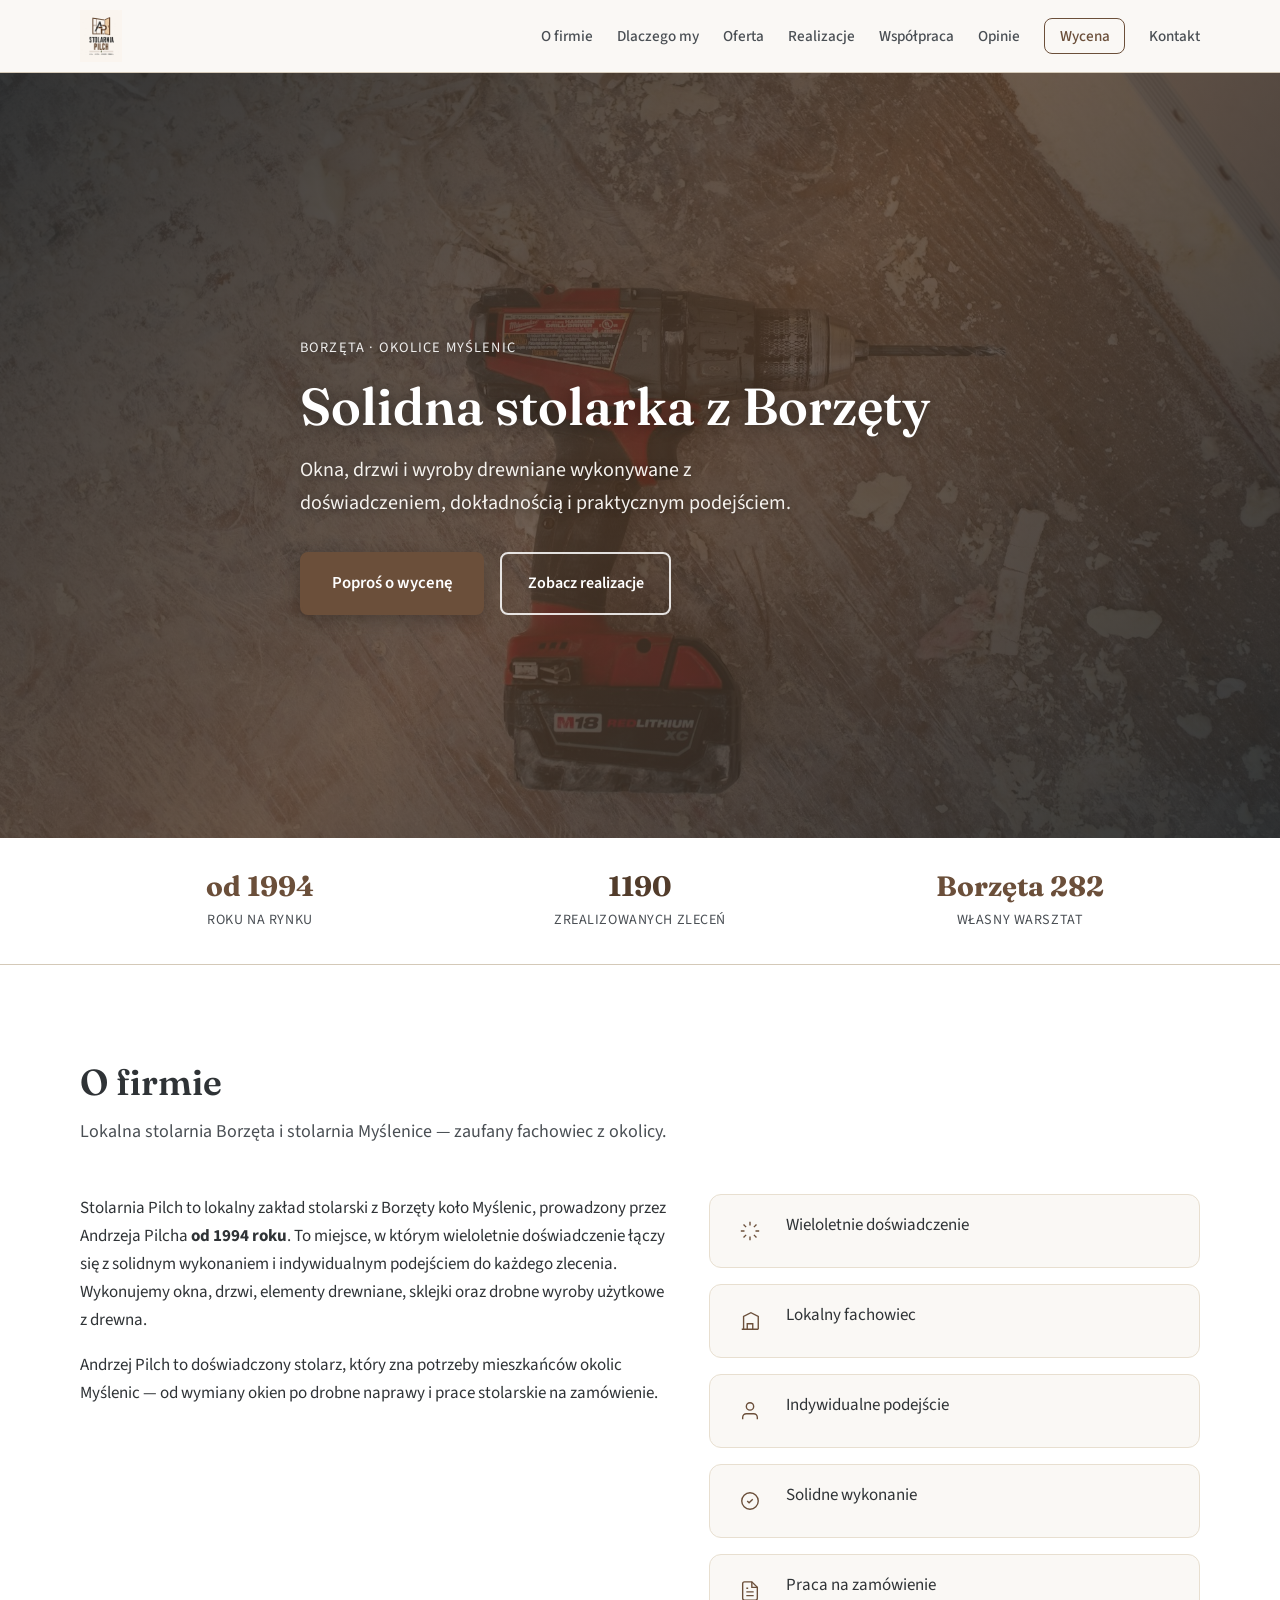
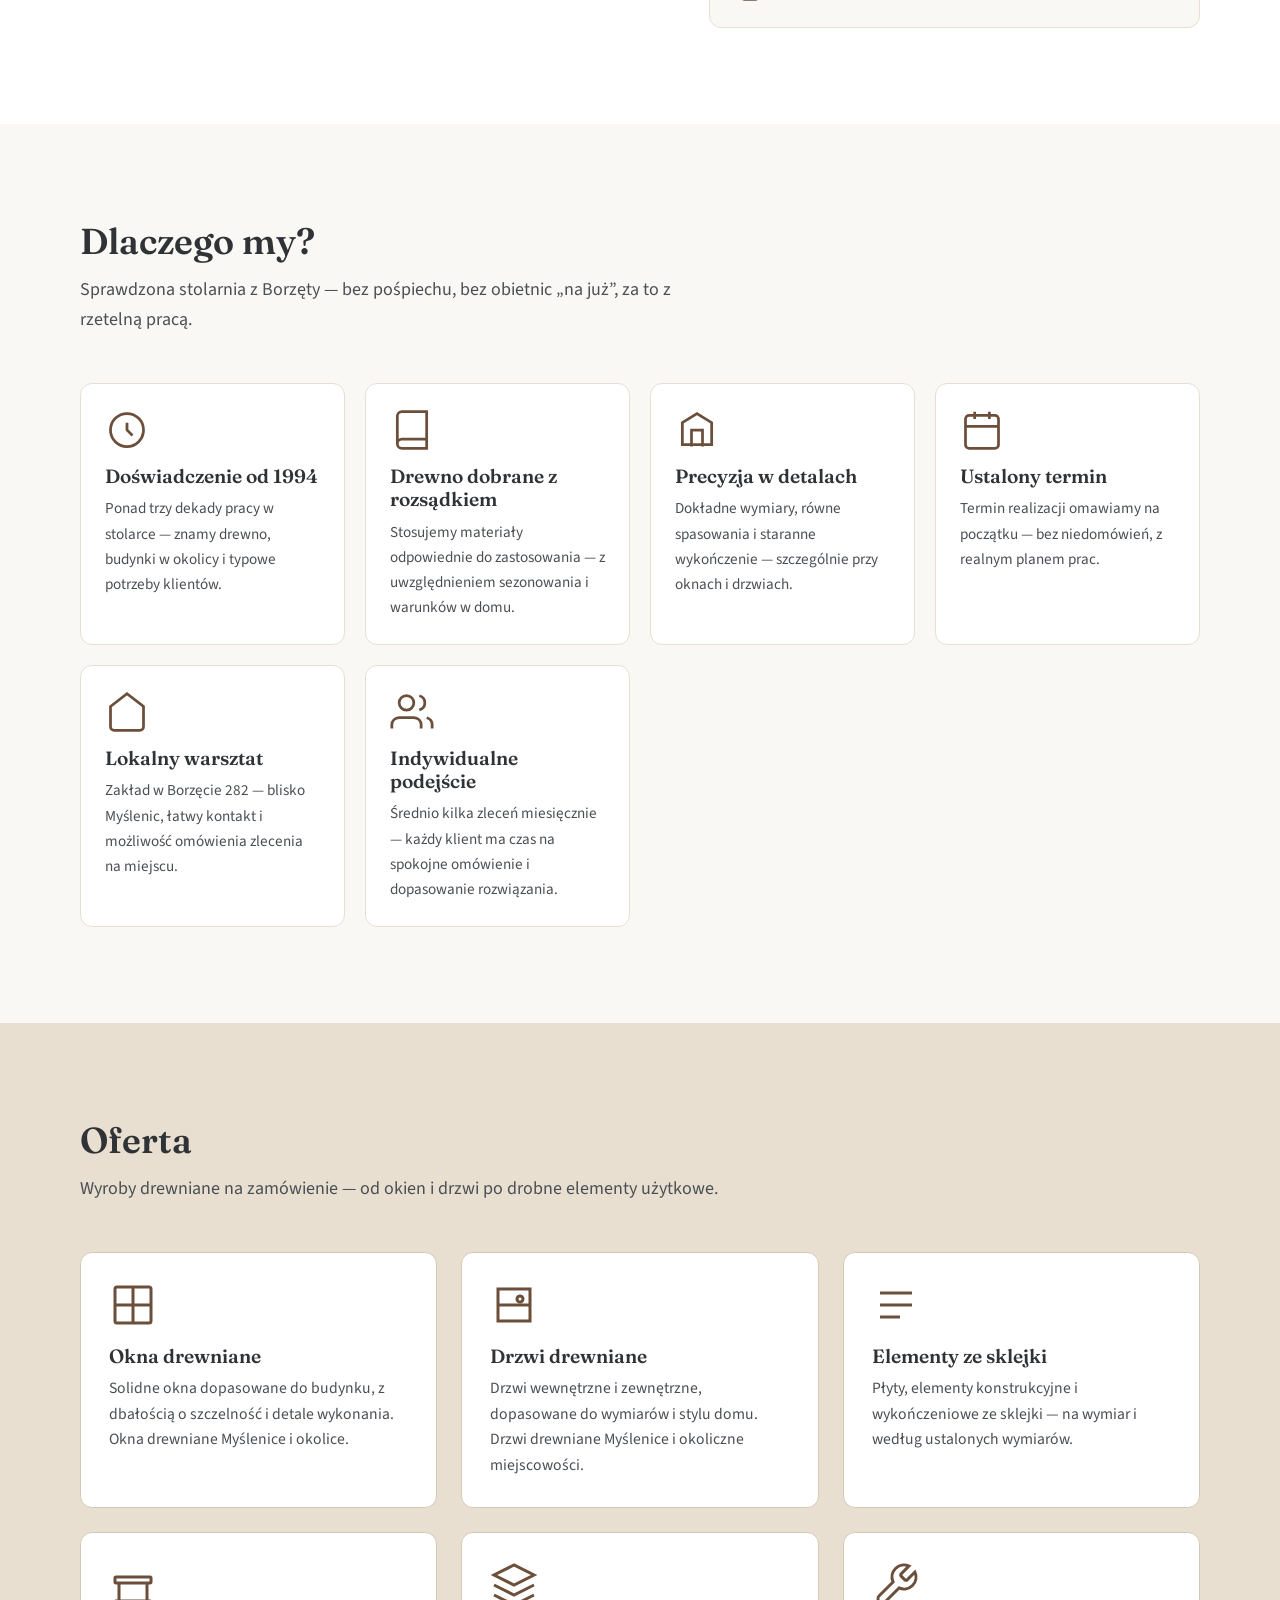
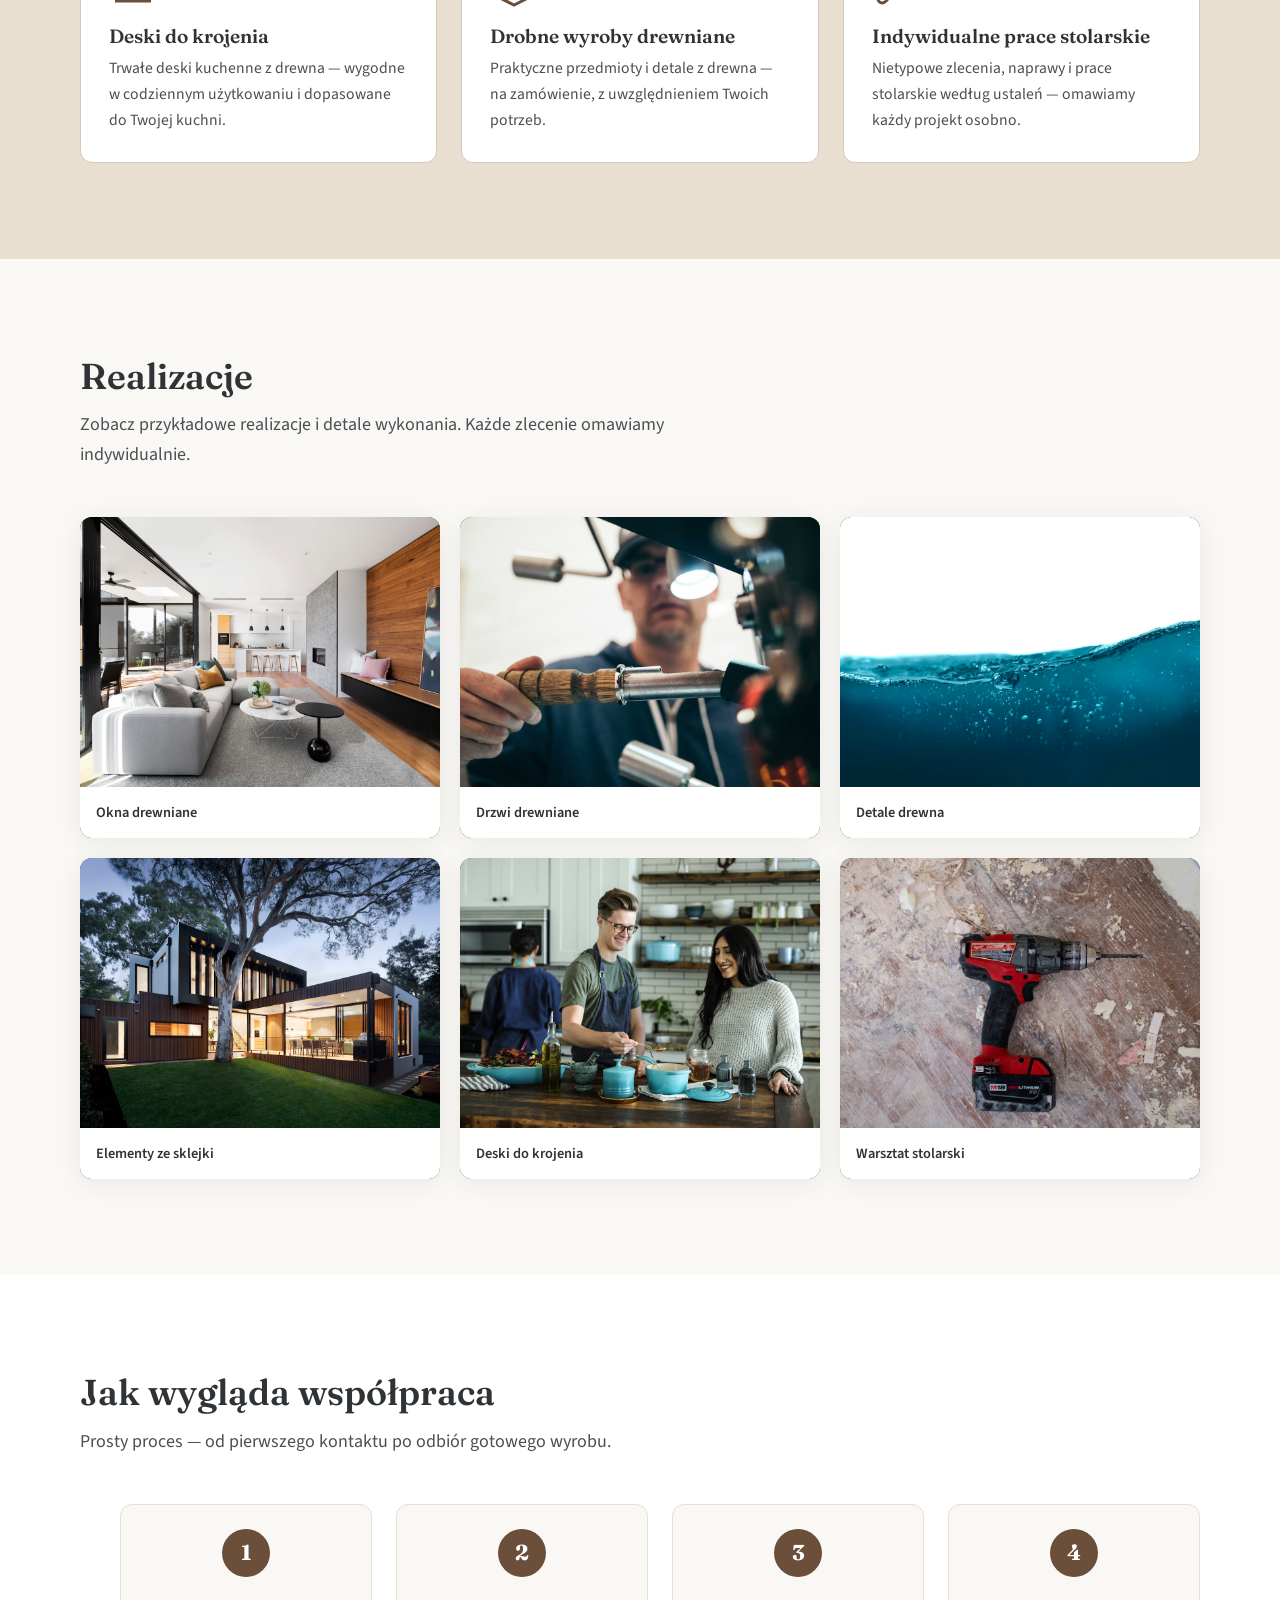
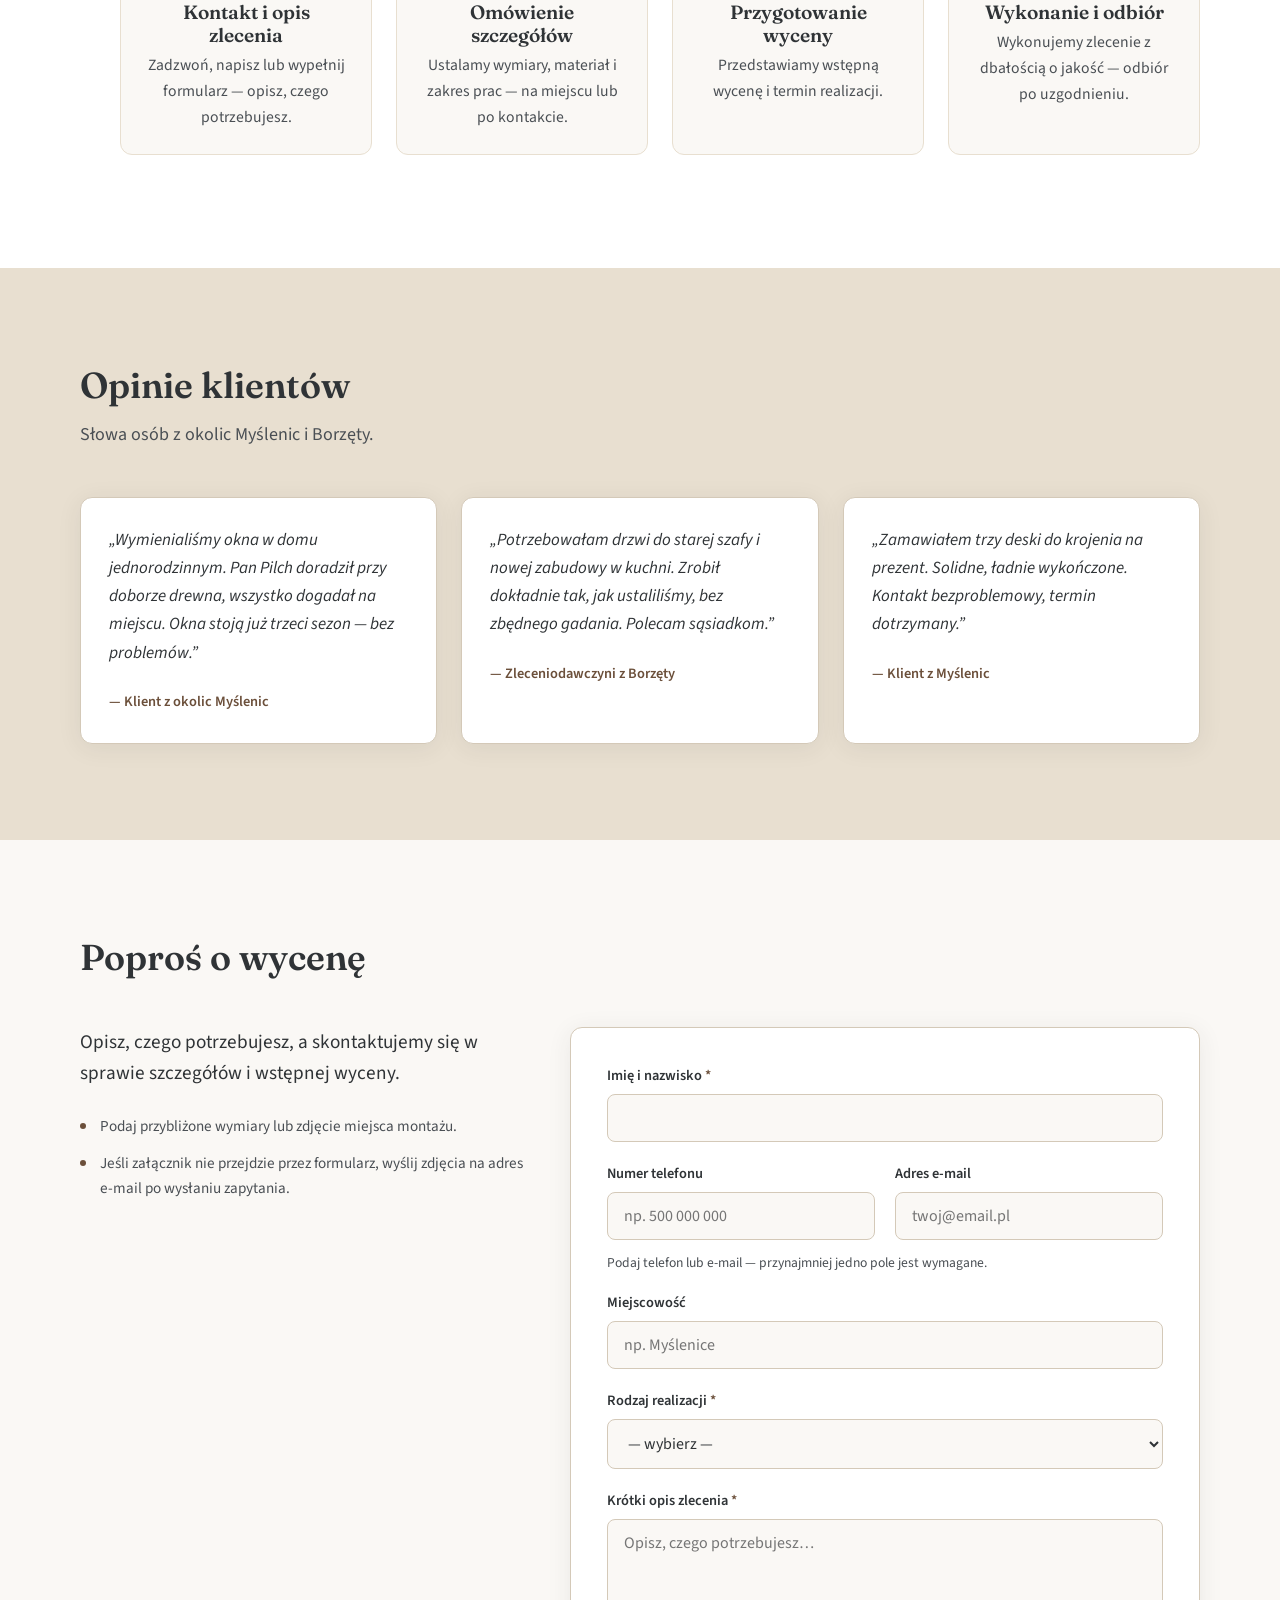
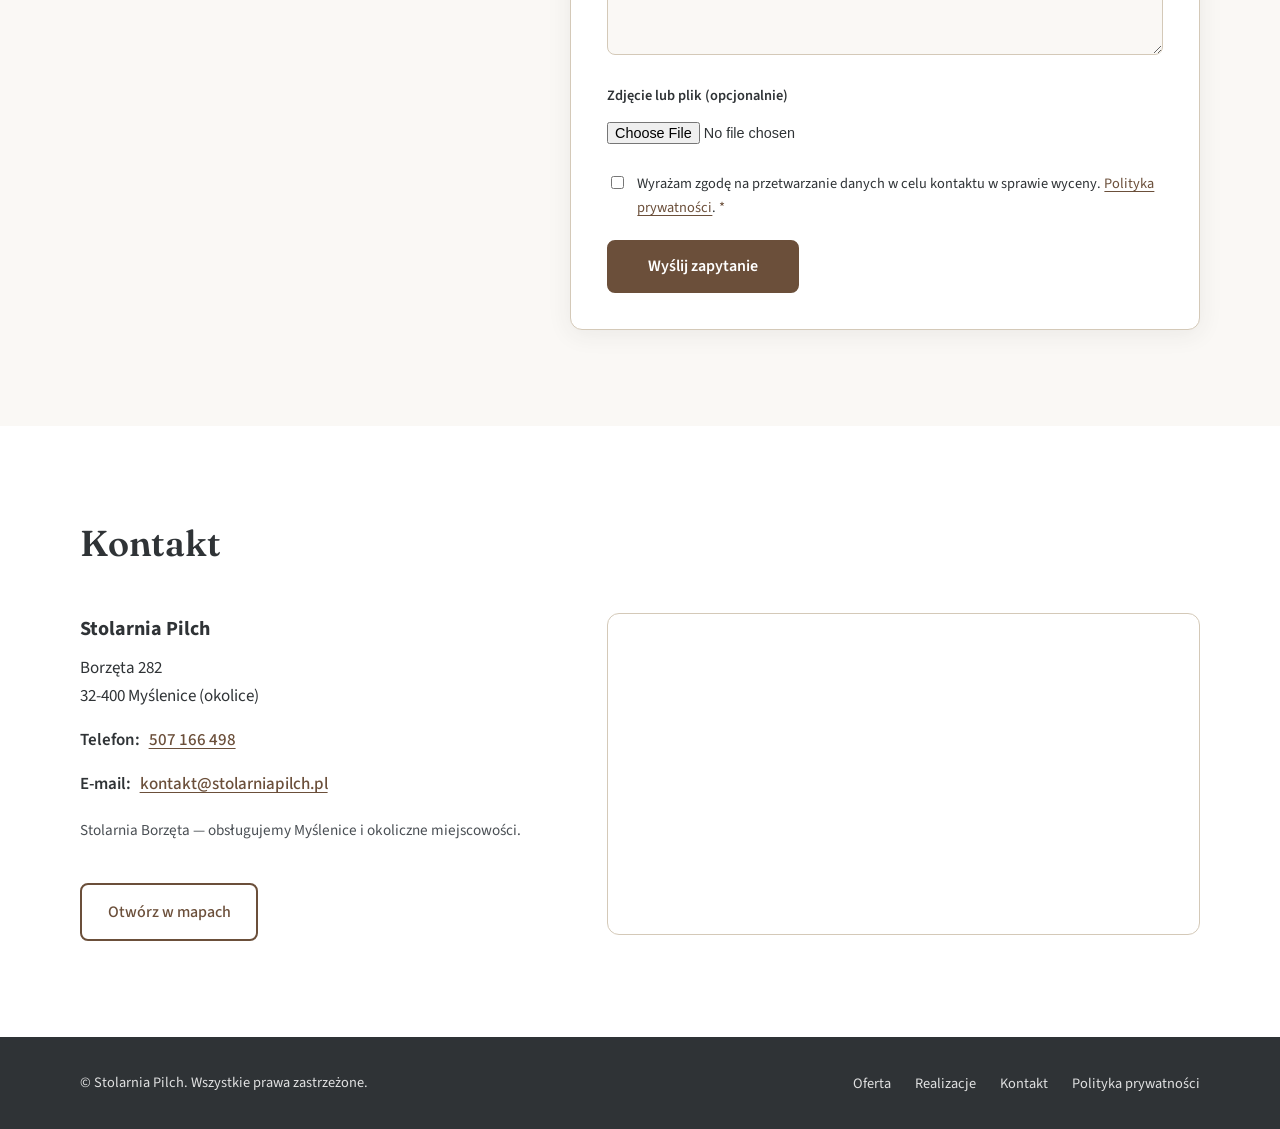
==== commit 107fbdcd: "Logo, trust bar, sekcja Dlaczego my, sticky CTA i ulepszenia formularza. Co-authored-by: Cursor <cur" ====
--- a/index.html
+++ b/index.html
@@ -41,6 +41,7 @@
     ],
     "telephone": "+48507166498",
     "email": "kontakt@stolarniapilch.pl",
+    "foundingDate": "1994",
     "url": "https://stolarniapilch.pl",
     "image": "https://stolarniapilch.pl/assets/images/hero.webp",
     "priceRange": "$$"
@@ -53,8 +54,8 @@
   <header class="site-header" id="top">
     <div class="container header-inner">
       <a class="logo" href="#top" aria-label="Stolarnia Pilch — strona główna">
-        <span class="logo-mark" aria-hidden="true"></span>
-        <span class="logo-text">Stolarnia Pilch</span>
+        <img class="logo-img" src="assets/images/logo.png" alt="" width="160" height="160">
+        <span class="visually-hidden">Stolarnia Pilch</span>
       </a>
       <button class="nav-toggle" type="button" aria-expanded="false" aria-controls="site-nav" aria-label="Otwórz menu">
         <span class="nav-toggle-bar"></span>
@@ -64,6 +65,7 @@
       <nav class="site-nav" id="site-nav" aria-label="Menu główne">
         <ul>
           <li><a href="#o-firmie">O firmie</a></li>
+          <li><a href="#dlaczego-my">Dlaczego my</a></li>
           <li><a href="#oferta">Oferta</a></li>
           <li><a href="#realizacje">Realizacje</a></li>
           <li><a href="#wspolpraca">Współpraca</a></li>
@@ -85,8 +87,25 @@
         <h1 id="hero-heading">Solidna stolarka z Borzęty</h1>
         <p class="hero-subtitle">Okna, drzwi i wyroby drewniane wykonywane z doświadczeniem, dokładnością i praktycznym podejściem.</p>
         <div class="hero-actions">
-          <a href="#wycena" class="btn btn-primary">Poproś o wycenę</a>
+          <a href="#wycena" class="btn btn-primary btn-hero-cta">Poproś o wycenę</a>
           <a href="#realizacje" class="btn btn-secondary">Zobacz realizacje</a>
+        </div>
+      </div>
+    </section>
+
+    <section class="trust-bar" aria-label="Stolarnia Pilch w liczbach">
+      <div class="container trust-bar-inner">
+        <div class="trust-item">
+          <span class="trust-value">od 1994</span>
+          <span class="trust-label">roku na rynku</span>
+        </div>
+        <div class="trust-item trust-item--highlight">
+          <span class="trust-value" id="trust-orders" data-trust-counter>—</span>
+          <span class="trust-label">zrealizowanych zleceń</span>
+        </div>
+        <div class="trust-item">
+          <span class="trust-value">Borzęta 282</span>
+          <span class="trust-label">własny warsztat</span>
         </div>
       </div>
     </section>
@@ -100,7 +119,7 @@
         </div>
         <div class="about-grid">
           <div class="about-text">
-            <p>Stolarnia Pilch to lokalny zakład stolarski z Borzęty koło Myślenic, prowadzony przez Andrzeja Pilcha. To miejsce, w którym wieloletnie doświadczenie łączy się z solidnym wykonaniem i indywidualnym podejściem do każdego zlecenia. Wykonujemy okna, drzwi, elementy drewniane, sklejki oraz drobne wyroby użytkowe z drewna.</p>
+            <p>Stolarnia Pilch to lokalny zakład stolarski z Borzęty koło Myślenic, prowadzony przez Andrzeja Pilcha <strong>od 1994 roku</strong>. To miejsce, w którym wieloletnie doświadczenie łączy się z solidnym wykonaniem i indywidualnym podejściem do każdego zlecenia. Wykonujemy okna, drzwi, elementy drewniane, sklejki oraz drobne wyroby użytkowe z drewna.</p>
             <p>Andrzej Pilch to doświadczony stolarz, który zna potrzeby mieszkańców okolic Myślenic — od wymiany okien po drobne naprawy i prace stolarskie na zamówienie.</p>
           </div>
           <ul class="highlights" aria-label="Wyróżniki">
@@ -139,6 +158,60 @@
       </div>
     </section>
 
+    <!-- DLACZEGO MY -->
+    <section class="section section-why" id="dlaczego-my" aria-labelledby="why-heading">
+      <div class="container">
+        <div class="section-header">
+          <h2 id="why-heading">Dlaczego my?</h2>
+          <p class="section-lead">Sprawdzona stolarnia z Borzęty — bez pośpiechu, bez obietnic „na już”, za to z rzetelną pracą.</p>
+        </div>
+        <div class="why-grid">
+          <article class="why-card">
+            <div class="why-icon" aria-hidden="true">
+              <svg viewBox="0 0 24 24" fill="none" stroke="currentColor" stroke-width="1.5"><path d="M12 8v4l3 3M21 12a9 9 0 1 1-18 0 9 9 0 0 1 18 0z"/></svg>
+            </div>
+            <h3>Doświadczenie od 1994</h3>
+            <p>Ponad trzy dekady pracy w stolarce — znamy drewno, budynki w okolicy i typowe potrzeby klientów.</p>
+          </article>
+          <article class="why-card">
+            <div class="why-icon" aria-hidden="true">
+              <svg viewBox="0 0 24 24" fill="none" stroke="currentColor" stroke-width="1.5"><path d="M4 19.5A2.5 2.5 0 0 1 6.5 17H20M6.5 2H20v20H6.5A2.5 2.5 0 0 1 4 19.5v-15A2.5 2.5 0 0 1 6.5 2z"/></svg>
+            </div>
+            <h3>Drewno dobrane z rozsądkiem</h3>
+            <p>Stosujemy materiały odpowiednie do zastosowania — z uwzględnieniem sezonowania i warunków w domu.</p>
+          </article>
+          <article class="why-card">
+            <div class="why-icon" aria-hidden="true">
+              <svg viewBox="0 0 24 24" fill="none" stroke="currentColor" stroke-width="1.5"><path d="M4 8l8-5 8 5v12H4V8z"/><path d="M9 21V12h6v9"/></svg>
+            </div>
+            <h3>Precyzja w detalach</h3>
+            <p>Dokładne wymiary, równe spasowania i staranne wykończenie — szczególnie przy oknach i drzwiach.</p>
+          </article>
+          <article class="why-card">
+            <div class="why-icon" aria-hidden="true">
+              <svg viewBox="0 0 24 24" fill="none" stroke="currentColor" stroke-width="1.5"><rect x="3" y="4" width="18" height="18" rx="2"/><path d="M16 2v4M8 2v4M3 10h18"/></svg>
+            </div>
+            <h3>Ustalony termin</h3>
+            <p>Termin realizacji omawiamy na początku — bez niedomówień, z realnym planem prac.</p>
+          </article>
+          <article class="why-card">
+            <div class="why-icon" aria-hidden="true">
+              <svg viewBox="0 0 24 24" fill="none" stroke="currentColor" stroke-width="1.5"><path d="M3 9l9-7 9 7v11a2 2 0 0 1-2 2H5a2 2 0 0 1-2-2z"/></svg>
+            </div>
+            <h3>Lokalny warsztat</h3>
+            <p>Zakład w Borzęcie 282 — blisko Myślenic, łatwy kontakt i możliwość omówienia zlecenia na miejscu.</p>
+          </article>
+          <article class="why-card">
+            <div class="why-icon" aria-hidden="true">
+              <svg viewBox="0 0 24 24" fill="none" stroke="currentColor" stroke-width="1.5"><path d="M17 21v-2a4 4 0 0 0-4-4H5a4 4 0 0 0-4 4v2"/><circle cx="9" cy="7" r="4"/><path d="M23 21v-2a4 4 0 0 0-3-3.87M16 3.13a4 4 0 0 1 0 7.75"/></svg>
+            </div>
+            <h3>Indywidualne podejście</h3>
+            <p>Średnio kilka zleceń miesięcznie — każdy klient ma czas na spokojne omówienie i dopasowanie rozwiązania.</p>
+          </article>
+        </div>
+      </div>
+    </section>
+
     <!-- OFERTA -->
     <section class="section section-offer" id="oferta" aria-labelledby="offer-heading">
       <div class="container">
@@ -202,27 +275,27 @@
         </div>
         <div class="gallery-grid">
           <figure class="gallery-item">
-            <img src="assets/images/okna-drewniane.webp" alt="Okna drewniane — realizacja stolarni w okolicach Myślenic" width="1200" height="900" loading="lazy">
+            <img src="assets/images/okna-drewniane.webp" alt="Okna drewniane wykonane w stolarni Pilch — widok ramy okiennej w domu pod Myślenicami" width="1200" height="900" loading="lazy">
             <figcaption>Okna drewniane</figcaption>
           </figure>
           <figure class="gallery-item">
-            <img src="assets/images/drzwi-drewniane.webp" alt="Drzwi drewniane — detal wykonania stolarskiego" width="1200" height="900" loading="lazy">
+            <img src="assets/images/drzwi-drewniane.webp" alt="Drzwi drewniane na zamówienie — detal wykończenia i okuć, stolarnia Borzęta" width="1200" height="900" loading="lazy">
             <figcaption>Drzwi drewniane</figcaption>
           </figure>
           <figure class="gallery-item">
-            <img src="assets/images/detal-drewna.webp" alt="Detal drewna — precyzyjne wykończenie stolarskie" width="1200" height="900" loading="lazy">
+            <img src="assets/images/detal-drewna.webp" alt="Detal drewnianego wykończenia — precyzyjna stolarka rzemieślnicza Stolarnia Pilch" width="1200" height="900" loading="lazy">
             <figcaption>Detale drewna</figcaption>
           </figure>
           <figure class="gallery-item">
-            <img src="assets/images/sklejka.webp" alt="Elementy ze sklejki — prace stolarskie na zamówienie" width="1200" height="900" loading="lazy">
+            <img src="assets/images/sklejka.webp" alt="Elementy ze sklejki na wymiar — płyty i komponenty wykonane w zakładzie stolarskim" width="1200" height="900" loading="lazy">
             <figcaption>Elementy ze sklejki</figcaption>
           </figure>
           <figure class="gallery-item">
-            <img src="assets/images/deski-kuchenne.webp" alt="Drewniane deski do krojenia — wyroby użytkowe z drewna" width="1200" height="900" loading="lazy">
+            <img src="assets/images/deski-kuchenne.webp" alt="Drewniane deski do krojenia ręcznie wykonane — praktyczne wyroby drewniane na zamówienie" width="1200" height="900" loading="lazy">
             <figcaption>Deski do krojenia</figcaption>
           </figure>
           <figure class="gallery-item">
-            <img src="assets/images/warsztat.webp" alt="Warsztat stolarski Stolarnia Pilch — Borzęta" width="1200" height="900" loading="lazy">
+            <img src="assets/images/warsztat.webp" alt="Warsztat stolarski Andrzeja Pilcha w Borzęcie 282 — narzędzia i drewno w zakładzie" width="1200" height="900" loading="lazy">
             <figcaption>Warsztat stolarski</figcaption>
           </figure>
         </div>
@@ -313,7 +386,7 @@
               <li>Jeśli załącznik nie przejdzie przez formularz, wyślij zdjęcia na adres e-mail po wysłaniu zapytania.</li>
             </ul>
           </div>
-          <form class="quote-form" id="quote-form" action="https://formspree.io/f/XXXXX" method="POST" enctype="multipart/form-data" novalidate>
+          <form class="quote-form" id="quote-form" action="https://formspree.io/f/XXXXX" method="POST" enctype="multipart/form-data" novalidate aria-describedby="form-status">
             <div class="form-row">
               <label for="name">Imię i nazwisko <span class="required">*</span></label>
               <input type="text" id="name" name="name" required autocomplete="name">
@@ -359,9 +432,12 @@
               <label for="rodo">Wyrażam zgodę na przetwarzanie danych w celu kontaktu w sprawie wyceny. <a href="polityka-prywatnosci.html">Polityka prywatności</a>. <span class="required">*</span></label>
             </div>
             <div class="form-actions">
-              <button type="submit" class="btn btn-primary">Wyślij zapytanie</button>
-            </div>
-            <p class="form-status" id="form-status" role="status" aria-live="polite" hidden></p>
+              <button type="submit" class="btn btn-primary btn-submit" id="form-submit-btn">
+                <span class="btn-spinner" aria-hidden="true"></span>
+                <span class="btn-label">Wyślij zapytanie</span>
+              </button>
+            </div>
+            <div class="form-status" id="form-status" role="status" aria-live="polite" hidden></div>
           </form>
         </div>
       </div>
@@ -418,6 +494,11 @@
     </div>
   </footer>
 
+  <aside class="sticky-cta" id="sticky-cta" aria-label="Szybka wycena" hidden>
+    <a href="#wycena" class="sticky-cta-btn">Poproś o wycenę</a>
+    <a href="tel:+48507166498" class="sticky-cta-phone" rel="noopener">Zadzwoń</a>
+  </aside>
+
   <script src="js/main.js" defer></script>
 </body>
 </html>
--- a/css/style.css
+++ b/css/style.css
@@ -17,7 +17,9 @@
   --font-heading: "Fraunces", Georgia, serif;
   --font-body: "Source Sans 3", system-ui, sans-serif;
   --header-h: 72px;
+  --sticky-cta-h: 0px;
   --section-pad: clamp(3.5rem, 8vw, 6rem);
+  --green-accent: #4f5d3d;
   --container: min(1120px, 100% - 2.5rem);
   --transition: 0.2s ease;
 }
@@ -39,6 +41,19 @@
   line-height: 1.65;
   color: var(--graphite);
   background: var(--off-white);
+  padding-bottom: var(--sticky-cta-h);
+}
+
+.visually-hidden {
+  position: absolute;
+  width: 1px;
+  height: 1px;
+  padding: 0;
+  margin: -1px;
+  overflow: hidden;
+  clip: rect(0, 0, 0, 0);
+  white-space: nowrap;
+  border: 0;
 }
 
 img {
@@ -137,23 +152,15 @@
 .logo {
   display: flex;
   align-items: center;
-  gap: 0.65rem;
   text-decoration: none;
-  color: var(--graphite);
-  font-family: var(--font-heading);
-  font-weight: 600;
-  font-size: 1.15rem;
-}
-
-.logo:hover {
-  color: var(--wood);
-}
-
-.logo-mark {
-  width: 28px;
-  height: 28px;
-  background: linear-gradient(135deg, var(--wood) 0%, var(--wood-light) 100%);
-  border-radius: 4px;
+  flex-shrink: 0;
+}
+
+.logo-img {
+  height: 52px;
+  width: auto;
+  max-width: min(200px, 45vw);
+  object-fit: contain;
 }
 
 .site-nav ul {
@@ -299,9 +306,9 @@
   inset: 0;
   background: linear-gradient(
     135deg,
-    rgba(47, 51, 54, 0.82) 0%,
-    rgba(107, 79, 58, 0.65) 50%,
-    rgba(47, 51, 54, 0.75) 100%
+    rgba(35, 38, 40, 0.9) 0%,
+    rgba(82, 60, 43, 0.78) 50%,
+    rgba(35, 38, 40, 0.88) 100%
   );
 }
 
@@ -322,11 +329,17 @@
 
 .hero h1 {
   color: var(--white);
+  text-shadow: 0 2px 16px rgba(0, 0, 0, 0.45);
+}
+
+.hero-eyebrow,
+.hero-subtitle {
+  text-shadow: 0 1px 8px rgba(0, 0, 0, 0.4);
 }
 
 .hero-subtitle {
   font-size: clamp(1.05rem, 2vw, 1.25rem);
-  opacity: 0.95;
+  color: #f5f2ee;
   margin-bottom: 2rem;
   max-width: 540px;
 }
@@ -335,6 +348,93 @@
   display: flex;
   flex-wrap: wrap;
   gap: 1rem;
+}
+
+.btn-hero-cta {
+  box-shadow: 0 4px 20px rgba(0, 0, 0, 0.25);
+  font-size: 1.05rem;
+  padding: 1rem 1.85rem;
+}
+
+/* Trust bar */
+.trust-bar {
+  background: var(--white);
+  border-bottom: 1px solid var(--beige-dark);
+  padding: 1.5rem 0;
+}
+
+.trust-bar-inner {
+  display: grid;
+  gap: 1.25rem;
+  grid-template-columns: repeat(auto-fit, minmax(160px, 1fr));
+  text-align: center;
+}
+
+.trust-item {
+  padding: 0.5rem 1rem;
+}
+
+.trust-value {
+  display: block;
+  font-family: var(--font-heading);
+  font-size: clamp(1.35rem, 3vw, 1.75rem);
+  font-weight: 700;
+  color: var(--wood);
+  line-height: 1.2;
+}
+
+.trust-item--highlight .trust-value {
+  color: var(--wood-dark);
+}
+
+.trust-label {
+  display: block;
+  margin-top: 0.35rem;
+  font-size: 0.88rem;
+  color: var(--graphite-soft);
+  text-transform: uppercase;
+  letter-spacing: 0.04em;
+}
+
+/* Dlaczego my */
+.section-why {
+  background: var(--off-white);
+}
+
+.why-grid {
+  display: grid;
+  gap: 1.25rem;
+  grid-template-columns: repeat(auto-fit, minmax(260px, 1fr));
+}
+
+.why-card {
+  background: var(--white);
+  border: 1px solid var(--beige);
+  border-radius: var(--radius-lg);
+  padding: 1.5rem;
+  transition: box-shadow var(--transition);
+}
+
+.why-card:hover {
+  box-shadow: var(--shadow);
+}
+
+.why-icon {
+  width: 44px;
+  height: 44px;
+  margin-bottom: 0.85rem;
+  color: var(--wood);
+}
+
+.why-icon svg {
+  width: 100%;
+  height: 100%;
+}
+
+.why-card p {
+  margin: 0;
+  font-size: 0.95rem;
+  color: var(--graphite-soft);
 }
 
 /* Sections */
@@ -685,23 +785,128 @@
 
 .form-status {
   margin-top: 1rem;
-  padding: 0.85rem 1rem;
+  padding: 1rem 1.15rem;
   border-radius: var(--radius);
   font-size: 0.95rem;
+  line-height: 1.5;
+  border: 1px solid transparent;
 }
 
 .form-status.success {
   background: #e8f5e9;
-  color: #2e5c32;
+  color: #1b5e20;
+  border-color: #a5d6a7;
 }
 
 .form-status.error {
   background: #fdecea;
-  color: #8b2e2e;
+  color: #7f1d1d;
+  border-color: #f5c6c6;
+}
+
+.form-status strong {
+  display: block;
+  margin-bottom: 0.35rem;
+  font-size: 1rem;
+}
+
+.form-status a {
+  font-weight: 600;
 }
 
 .form-actions {
   margin-top: 0.5rem;
+}
+
+.btn-submit {
+  position: relative;
+  min-width: 12rem;
+  gap: 0.5rem;
+}
+
+.btn-submit.is-loading {
+  pointer-events: none;
+  opacity: 0.85;
+}
+
+.btn-submit.is-loading .btn-label {
+  opacity: 0.7;
+}
+
+.btn-spinner {
+  display: none;
+  width: 1.1rem;
+  height: 1.1rem;
+  border: 2px solid rgba(255, 255, 255, 0.35);
+  border-top-color: var(--white);
+  border-radius: 50%;
+  animation: spin 0.7s linear infinite;
+}
+
+.btn-submit.is-loading .btn-spinner {
+  display: inline-block;
+}
+
+@keyframes spin {
+  to { transform: rotate(360deg); }
+}
+
+.quote-form.is-busy {
+  opacity: 0.92;
+  pointer-events: none;
+}
+
+/* Sticky CTA (mobile) */
+.sticky-cta {
+  position: fixed;
+  bottom: 0;
+  left: 0;
+  right: 0;
+  z-index: 90;
+  display: flex;
+  gap: 0.5rem;
+  padding: 0.65rem 1rem calc(0.65rem + env(safe-area-inset-bottom, 0px));
+  background: rgba(250, 248, 245, 0.97);
+  border-top: 1px solid var(--beige-dark);
+  box-shadow: 0 -4px 20px rgba(47, 51, 54, 0.12);
+  backdrop-filter: blur(8px);
+}
+
+.sticky-cta[hidden] {
+  display: none !important;
+}
+
+.sticky-cta-btn {
+  flex: 1.4;
+  text-align: center;
+  padding: 0.85rem 1rem;
+  background: var(--wood);
+  color: var(--white) !important;
+  font-weight: 600;
+  border-radius: var(--radius);
+  text-decoration: none;
+  font-size: 0.95rem;
+}
+
+.sticky-cta-btn:hover {
+  background: var(--wood-dark);
+  color: var(--white) !important;
+}
+
+.sticky-cta-phone {
+  flex: 1;
+  text-align: center;
+  padding: 0.85rem 0.75rem;
+  border: 1px solid var(--wood);
+  color: var(--wood) !important;
+  font-weight: 600;
+  border-radius: var(--radius);
+  text-decoration: none;
+  font-size: 0.95rem;
+}
+
+.sticky-cta-phone:hover {
+  background: var(--beige);
 }
 
 /* Contact */
@@ -798,6 +1003,14 @@
 
 /* Responsive */
 @media (min-width: 768px) {
+  .sticky-cta {
+    display: none !important;
+  }
+
+  :root {
+    --sticky-cta-h: 0px;
+  }
+
   .about-grid {
     grid-template-columns: 1.2fr 1fr;
     align-items: start;
@@ -838,6 +1051,15 @@
 }
 
 @media (max-width: 767px) {
+  :root {
+    --sticky-cta-h: 72px;
+    --header-h: 64px;
+  }
+
+  .logo-img {
+    height: 44px;
+  }
+
   .nav-toggle {
     display: flex;
   }
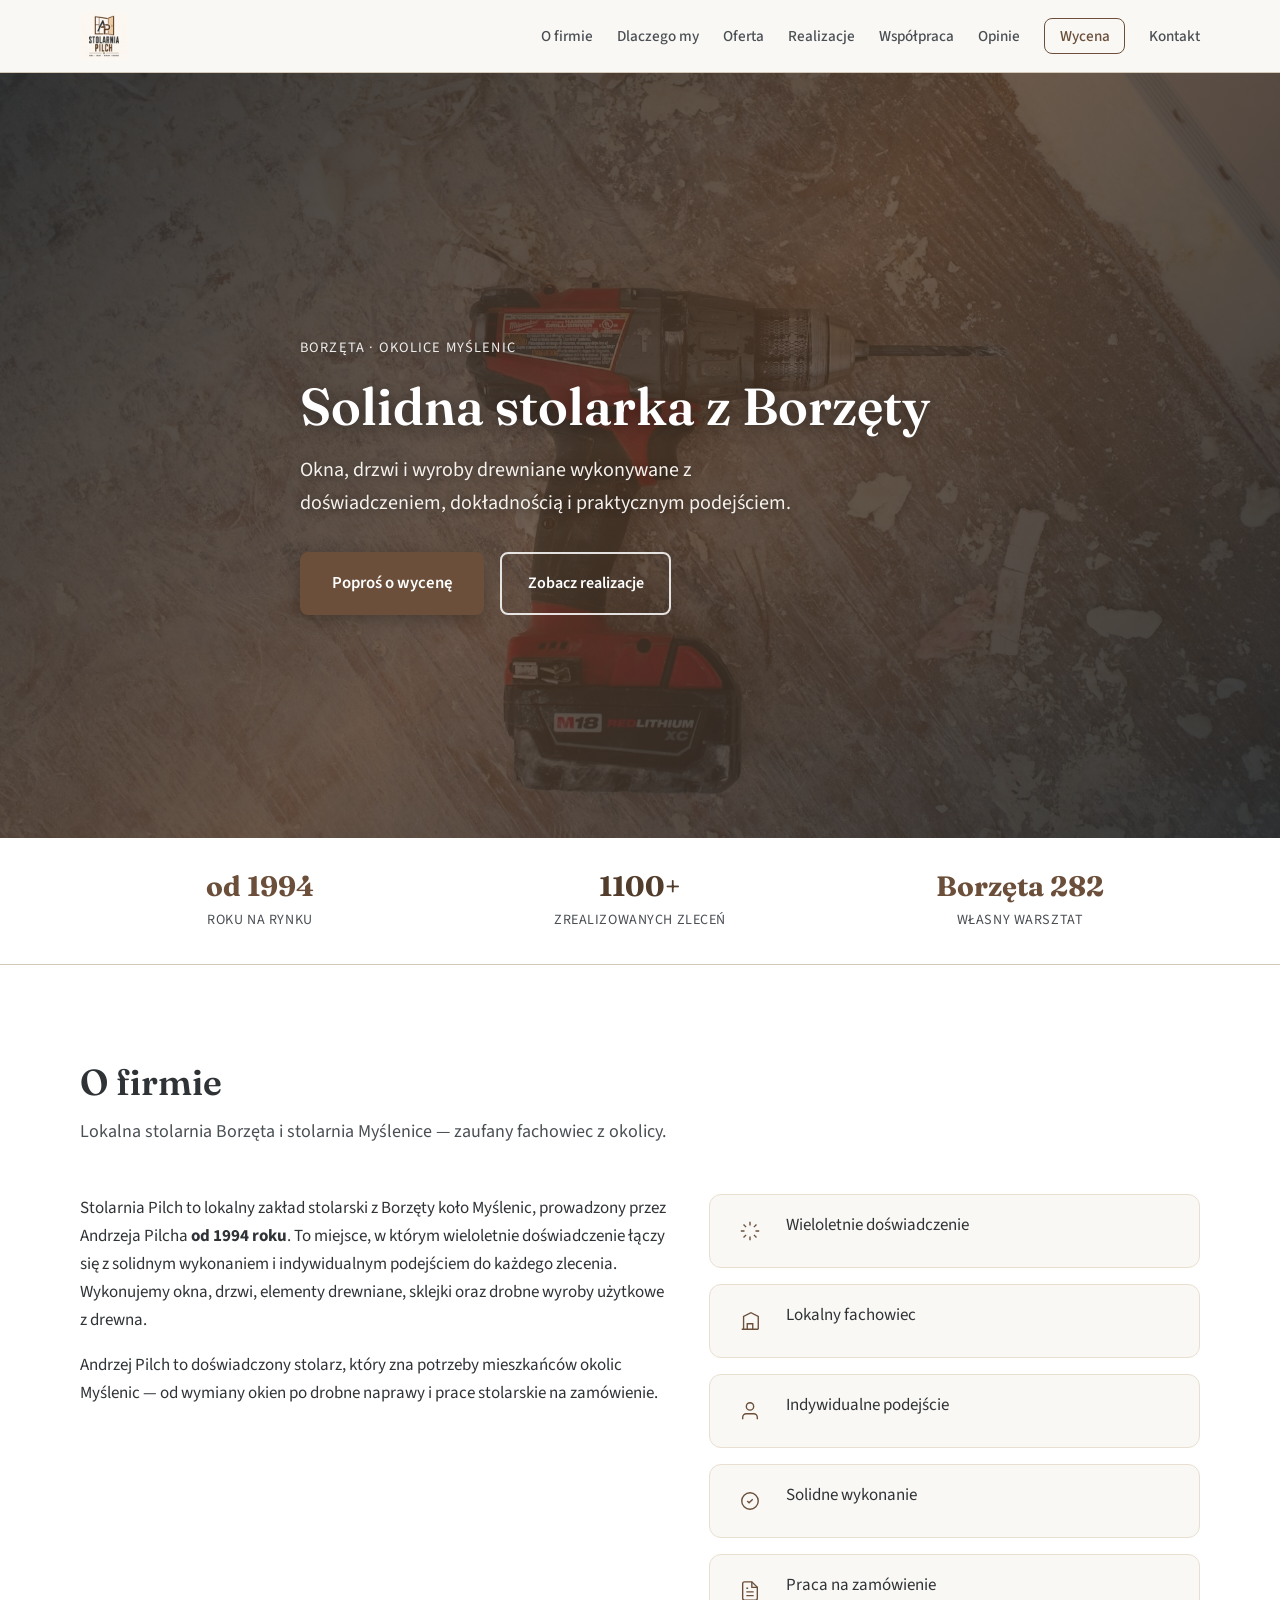
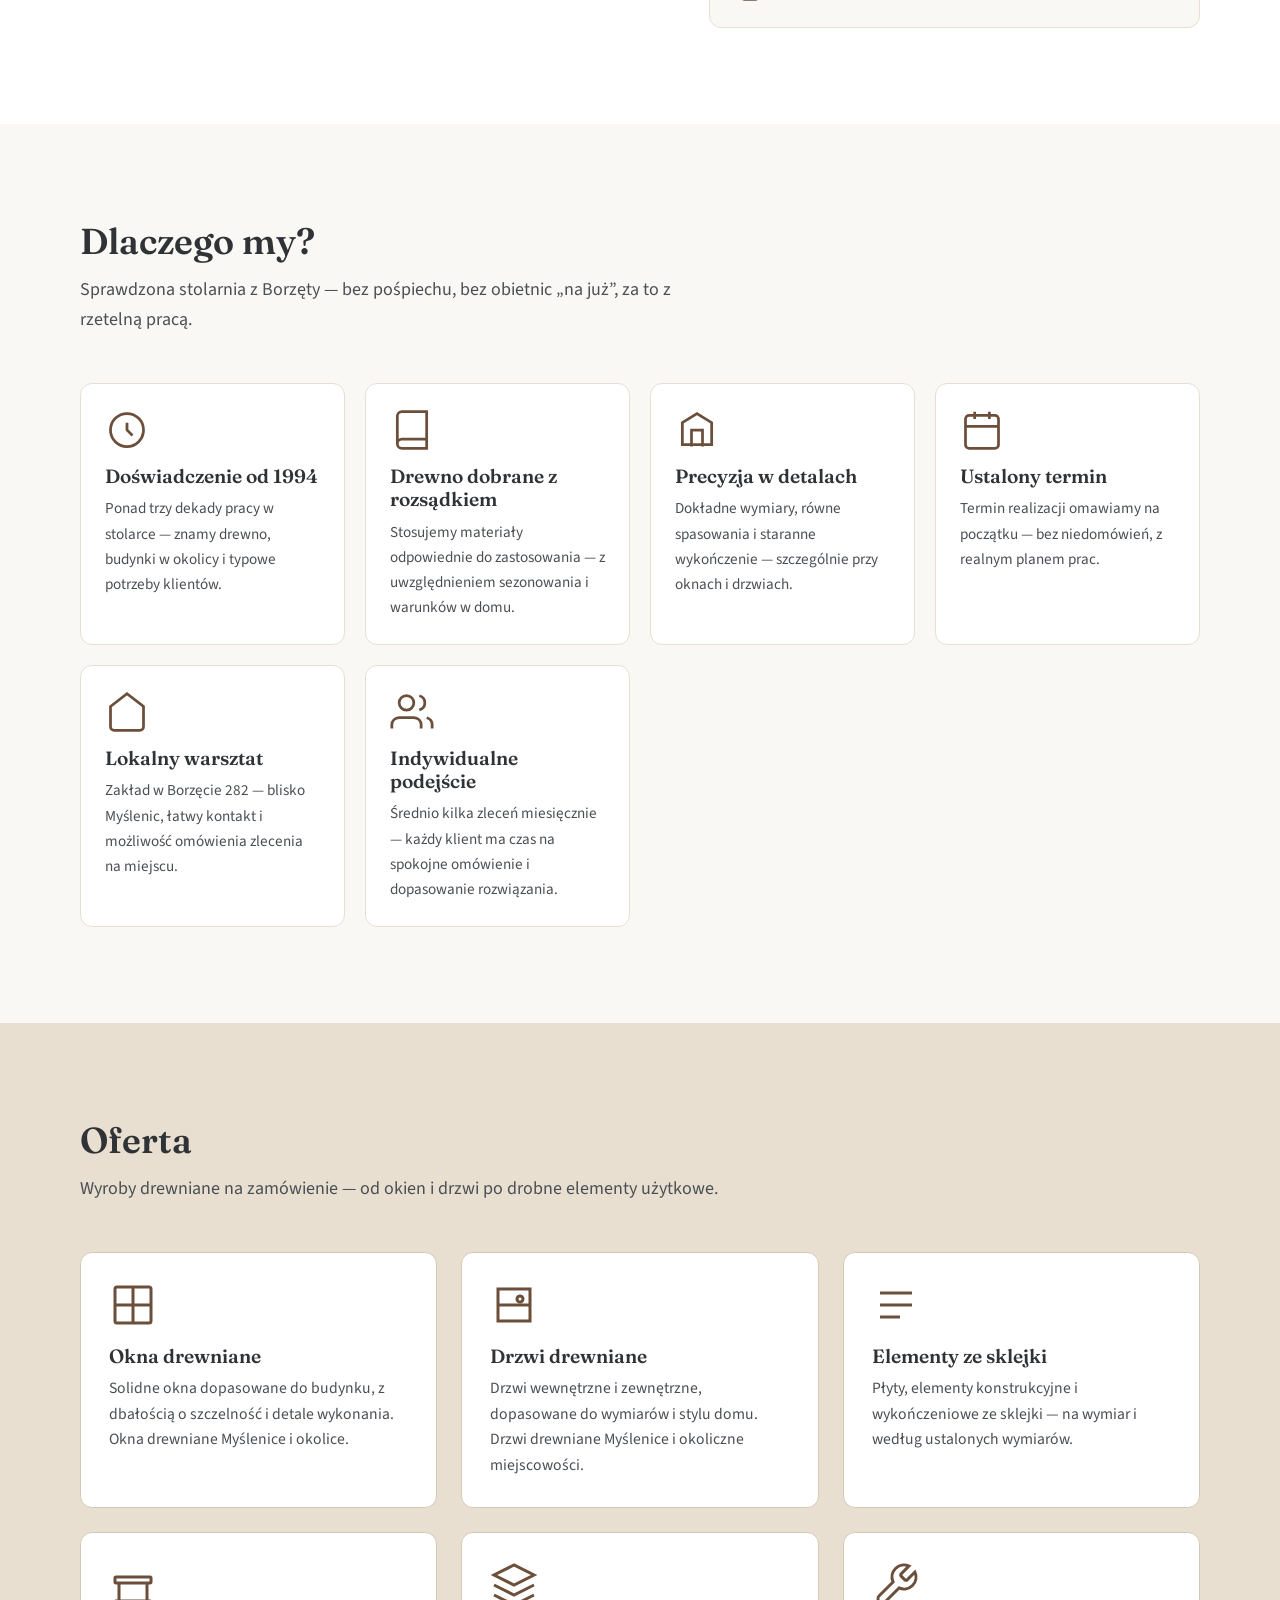
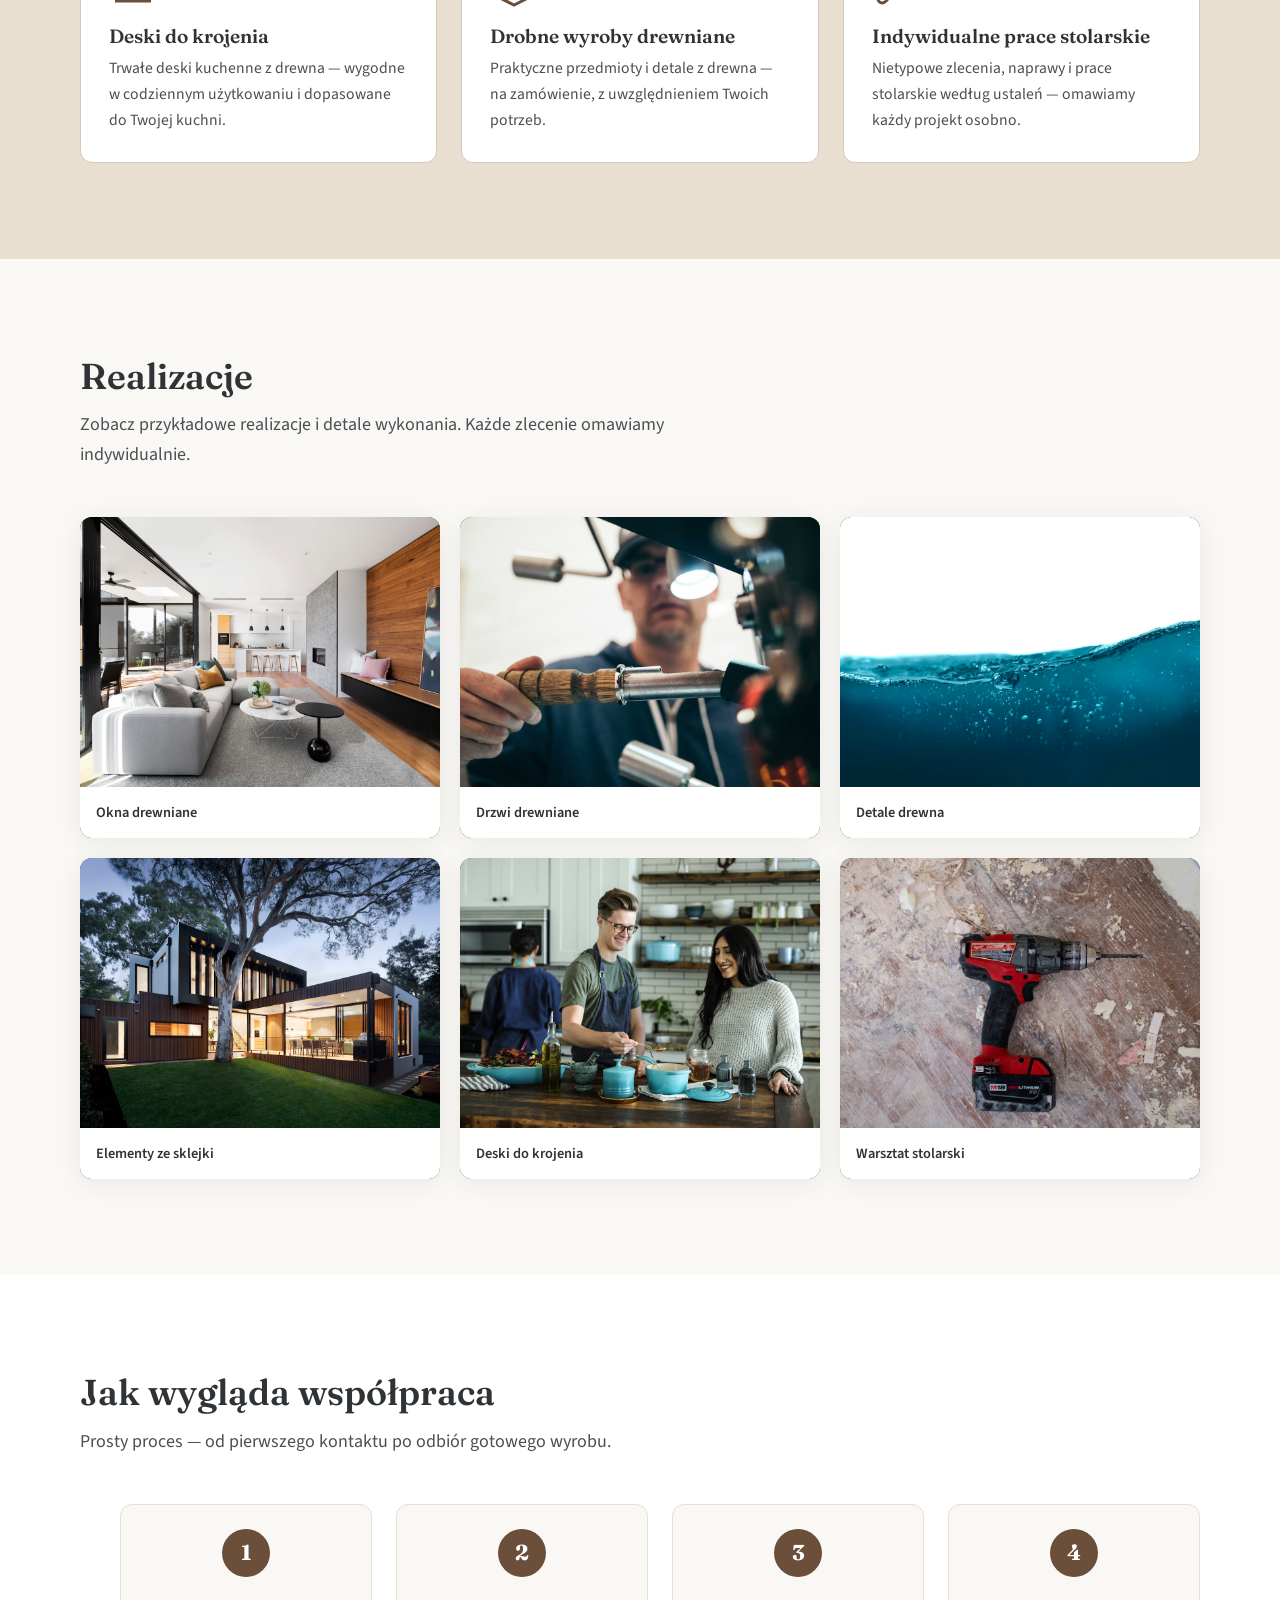
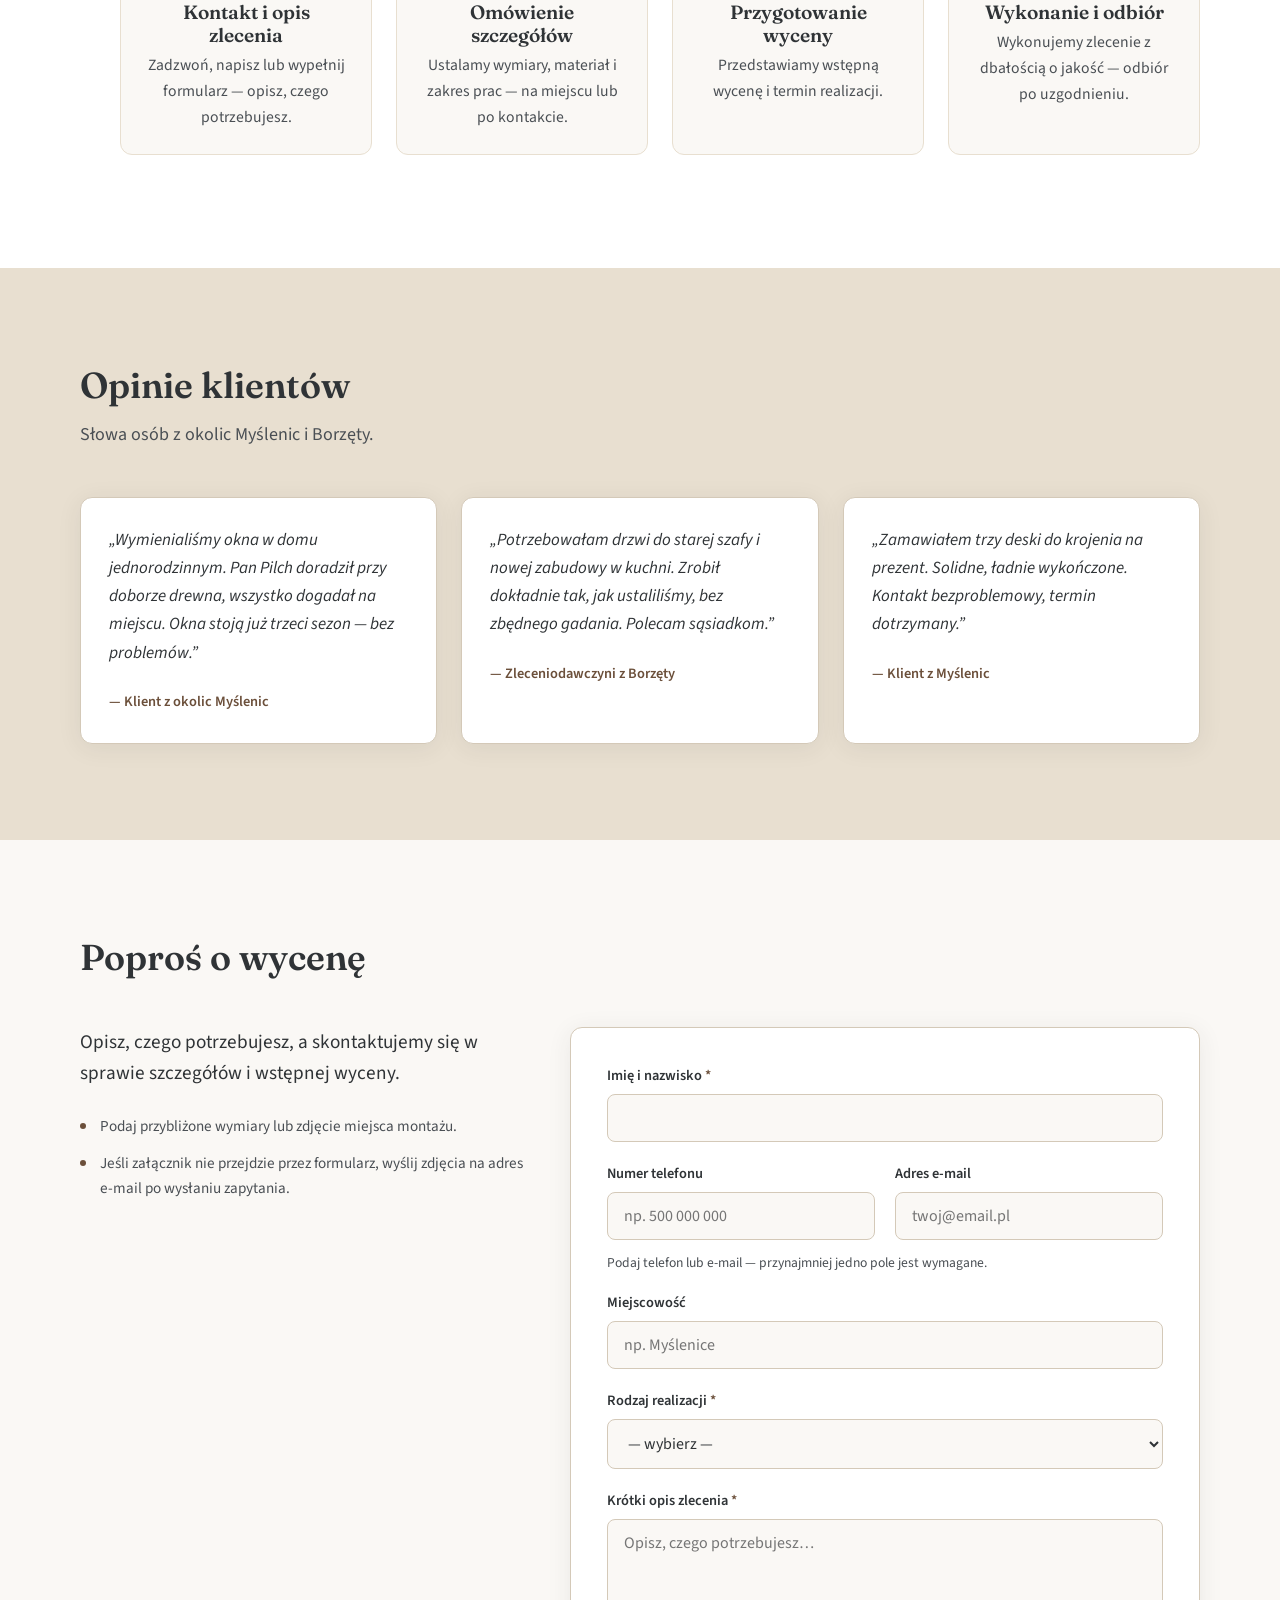
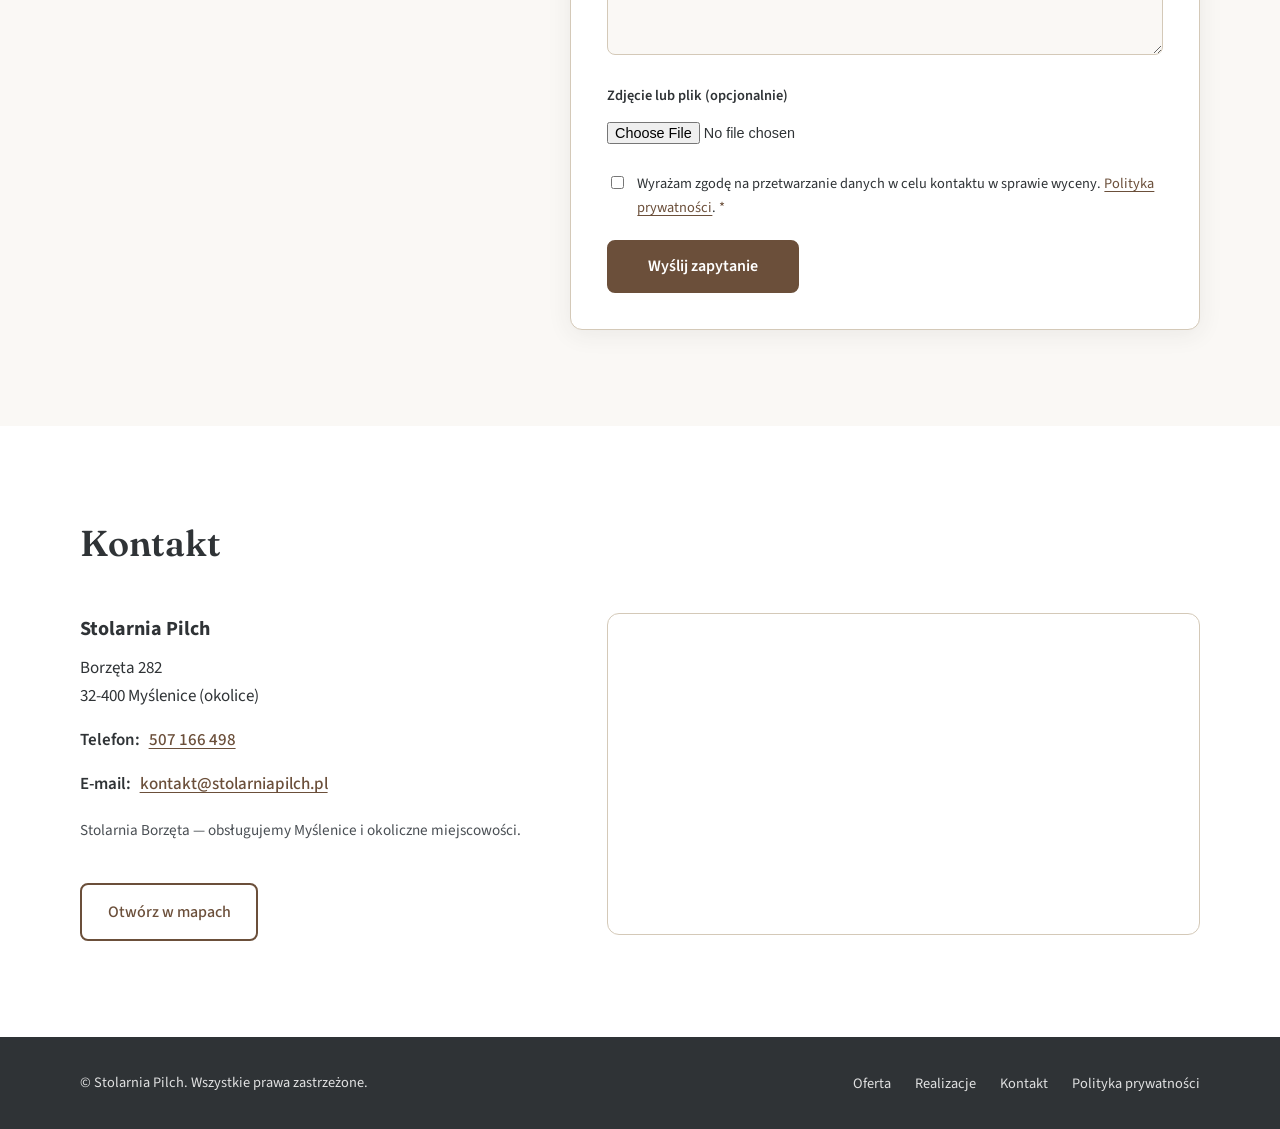
==== commit cfe87804: "Nowe logo kwadratowe i licznik zleceń w formacie 1100+. Co-authored-by: Cursor <cursoragent@cursor.c" ====
--- a/index.html
+++ b/index.html
@@ -54,7 +54,7 @@
   <header class="site-header" id="top">
     <div class="container header-inner">
       <a class="logo" href="#top" aria-label="Stolarnia Pilch — strona główna">
-        <img class="logo-img" src="assets/images/logo.png" alt="" width="160" height="160">
+        <img class="logo-img" src="assets/images/logo.png" alt="" width="96" height="96">
         <span class="visually-hidden">Stolarnia Pilch</span>
       </a>
       <button class="nav-toggle" type="button" aria-expanded="false" aria-controls="site-nav" aria-label="Otwórz menu">
--- a/css/style.css
+++ b/css/style.css
@@ -157,10 +157,10 @@
 }
 
 .logo-img {
-  height: 52px;
-  width: auto;
-  max-width: min(200px, 45vw);
+  width: 48px;
+  height: 48px;
   object-fit: contain;
+  border-radius: 6px;
 }
 
 .site-nav ul {
@@ -1057,7 +1057,8 @@
   }
 
   .logo-img {
-    height: 44px;
+    width: 42px;
+    height: 42px;
   }
 
   .nav-toggle {
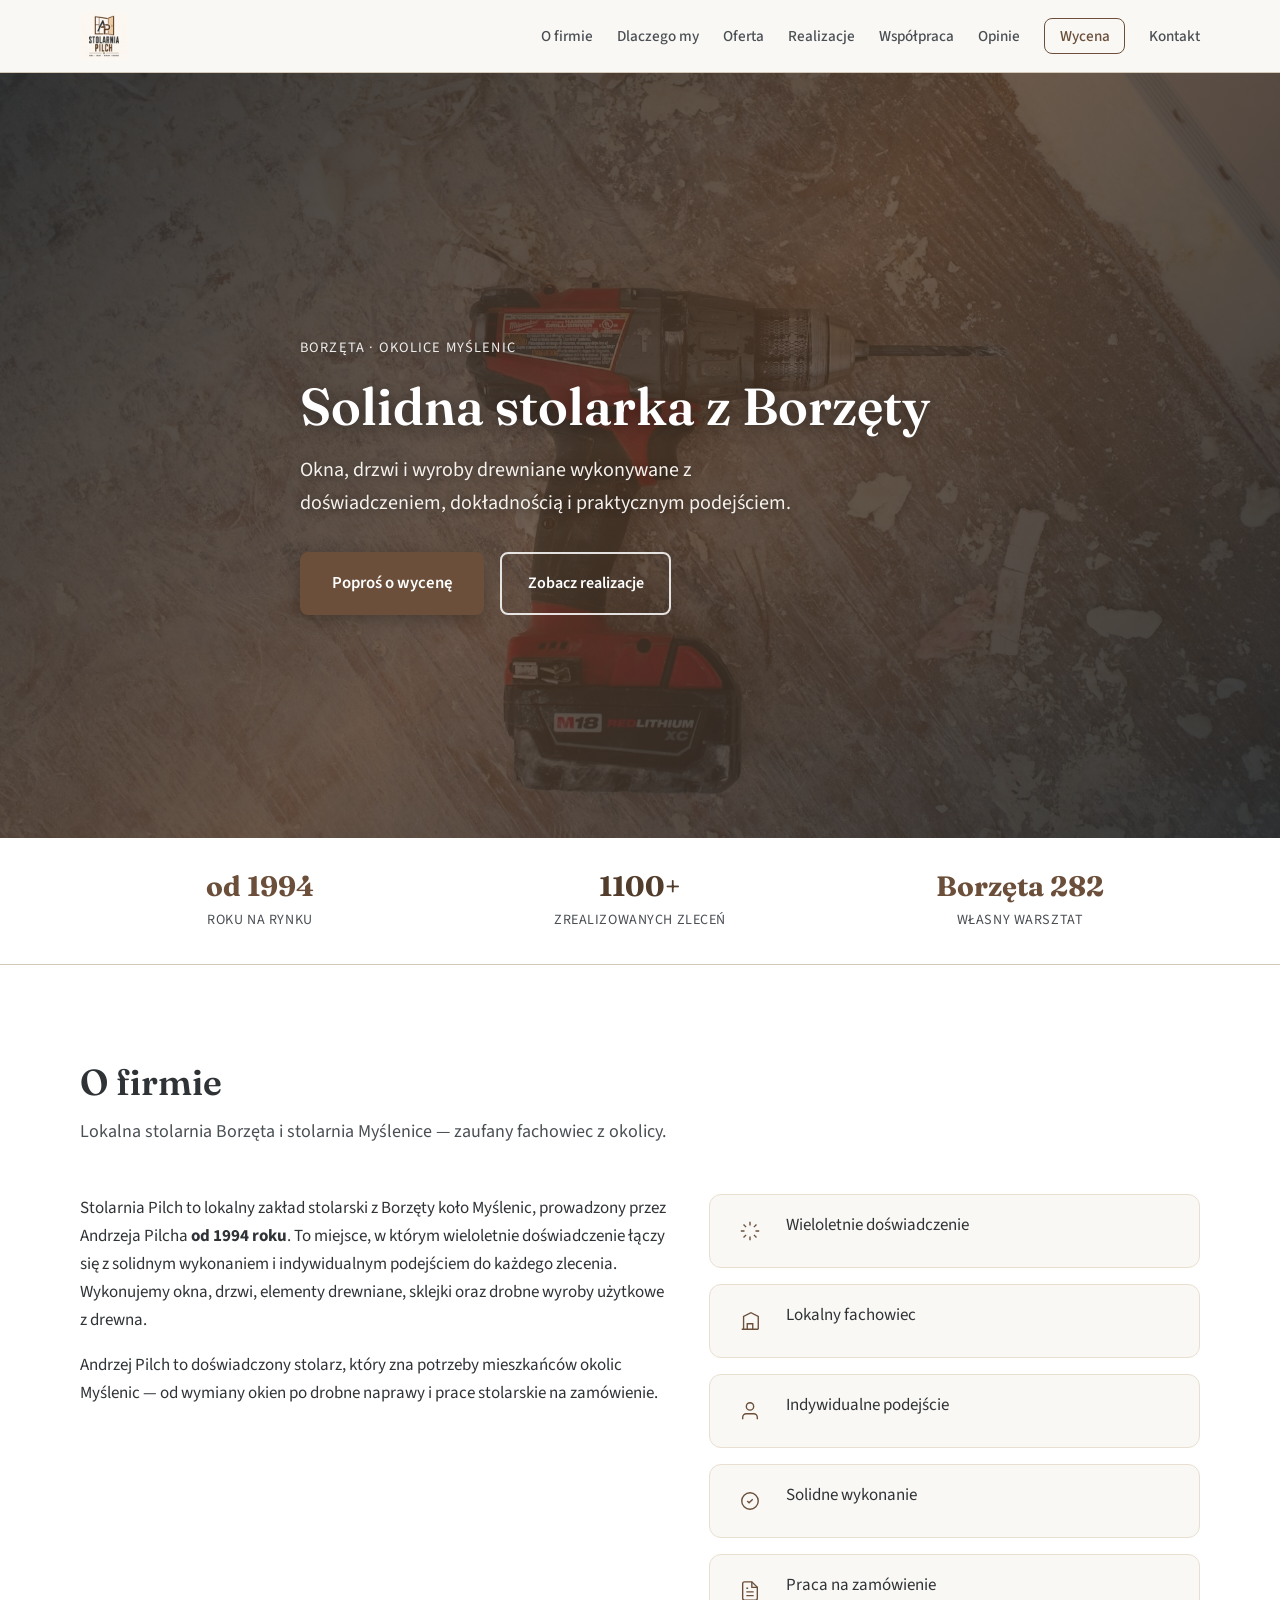
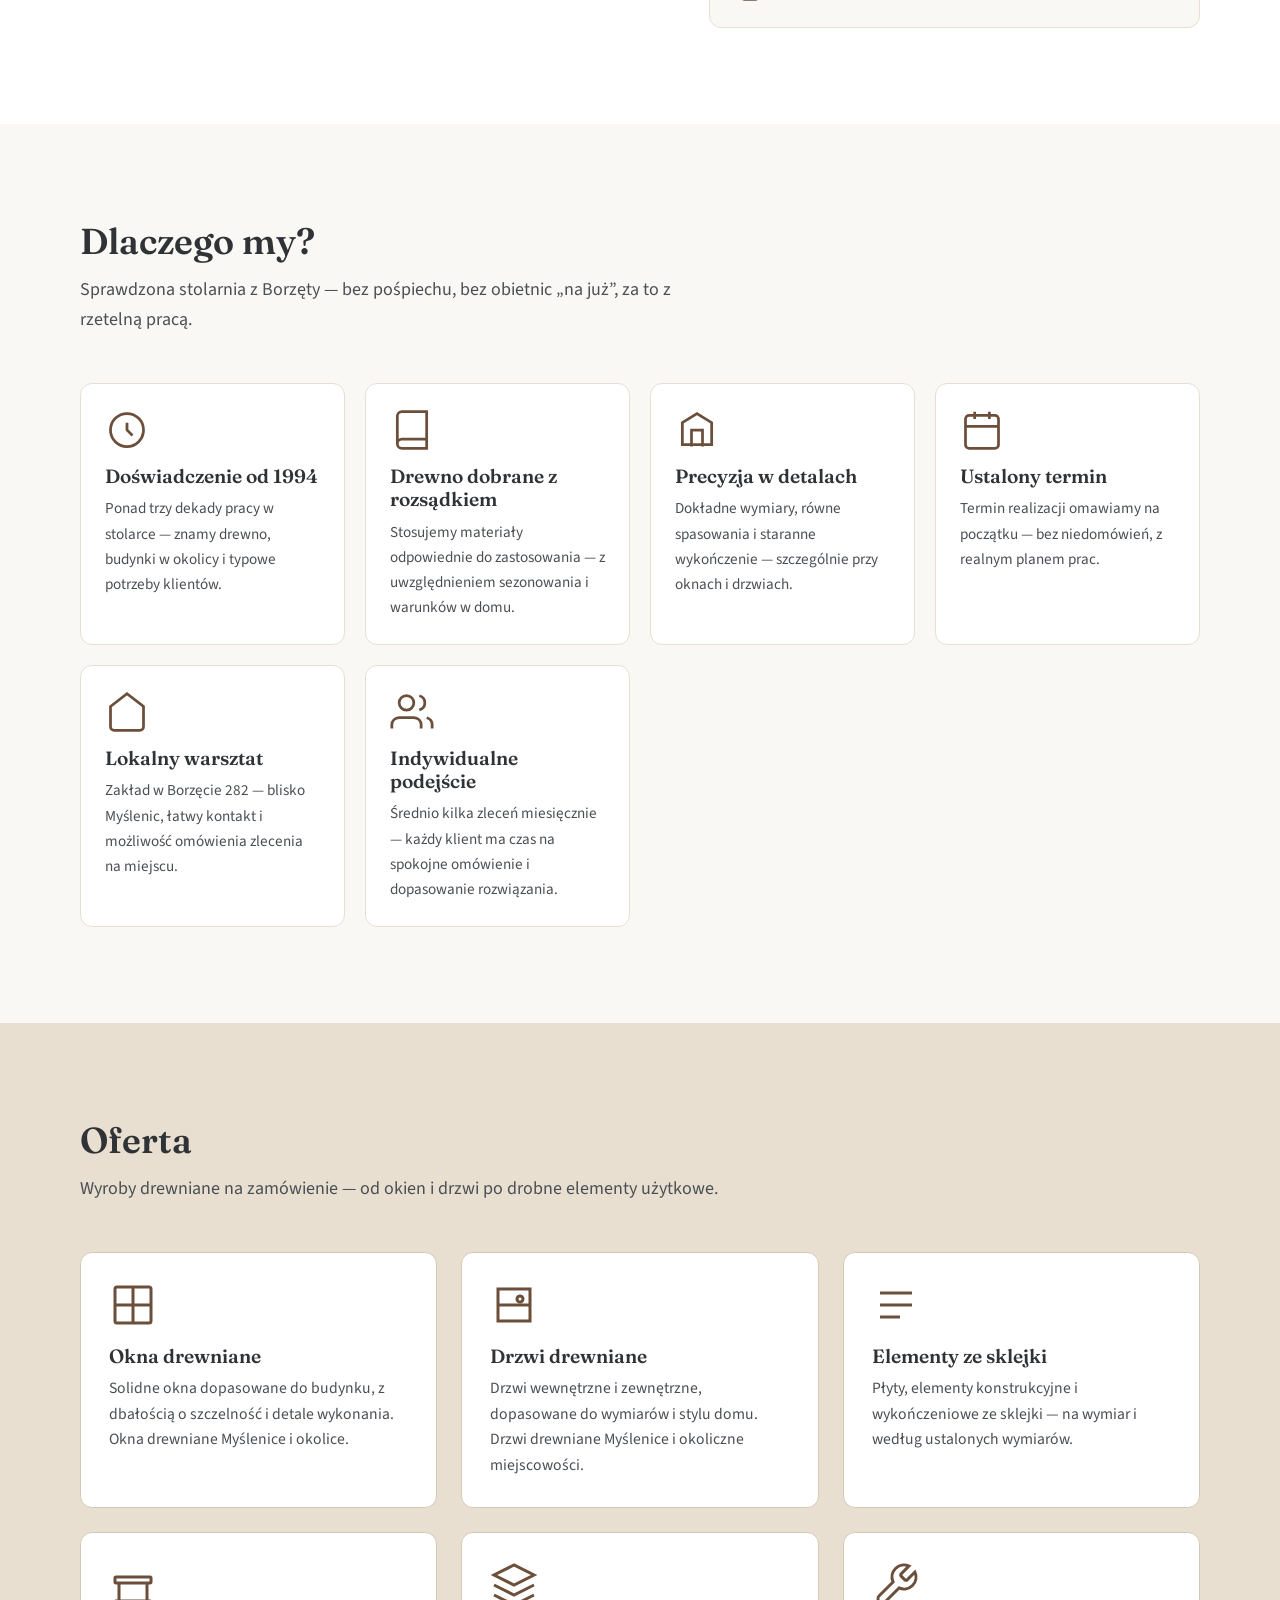
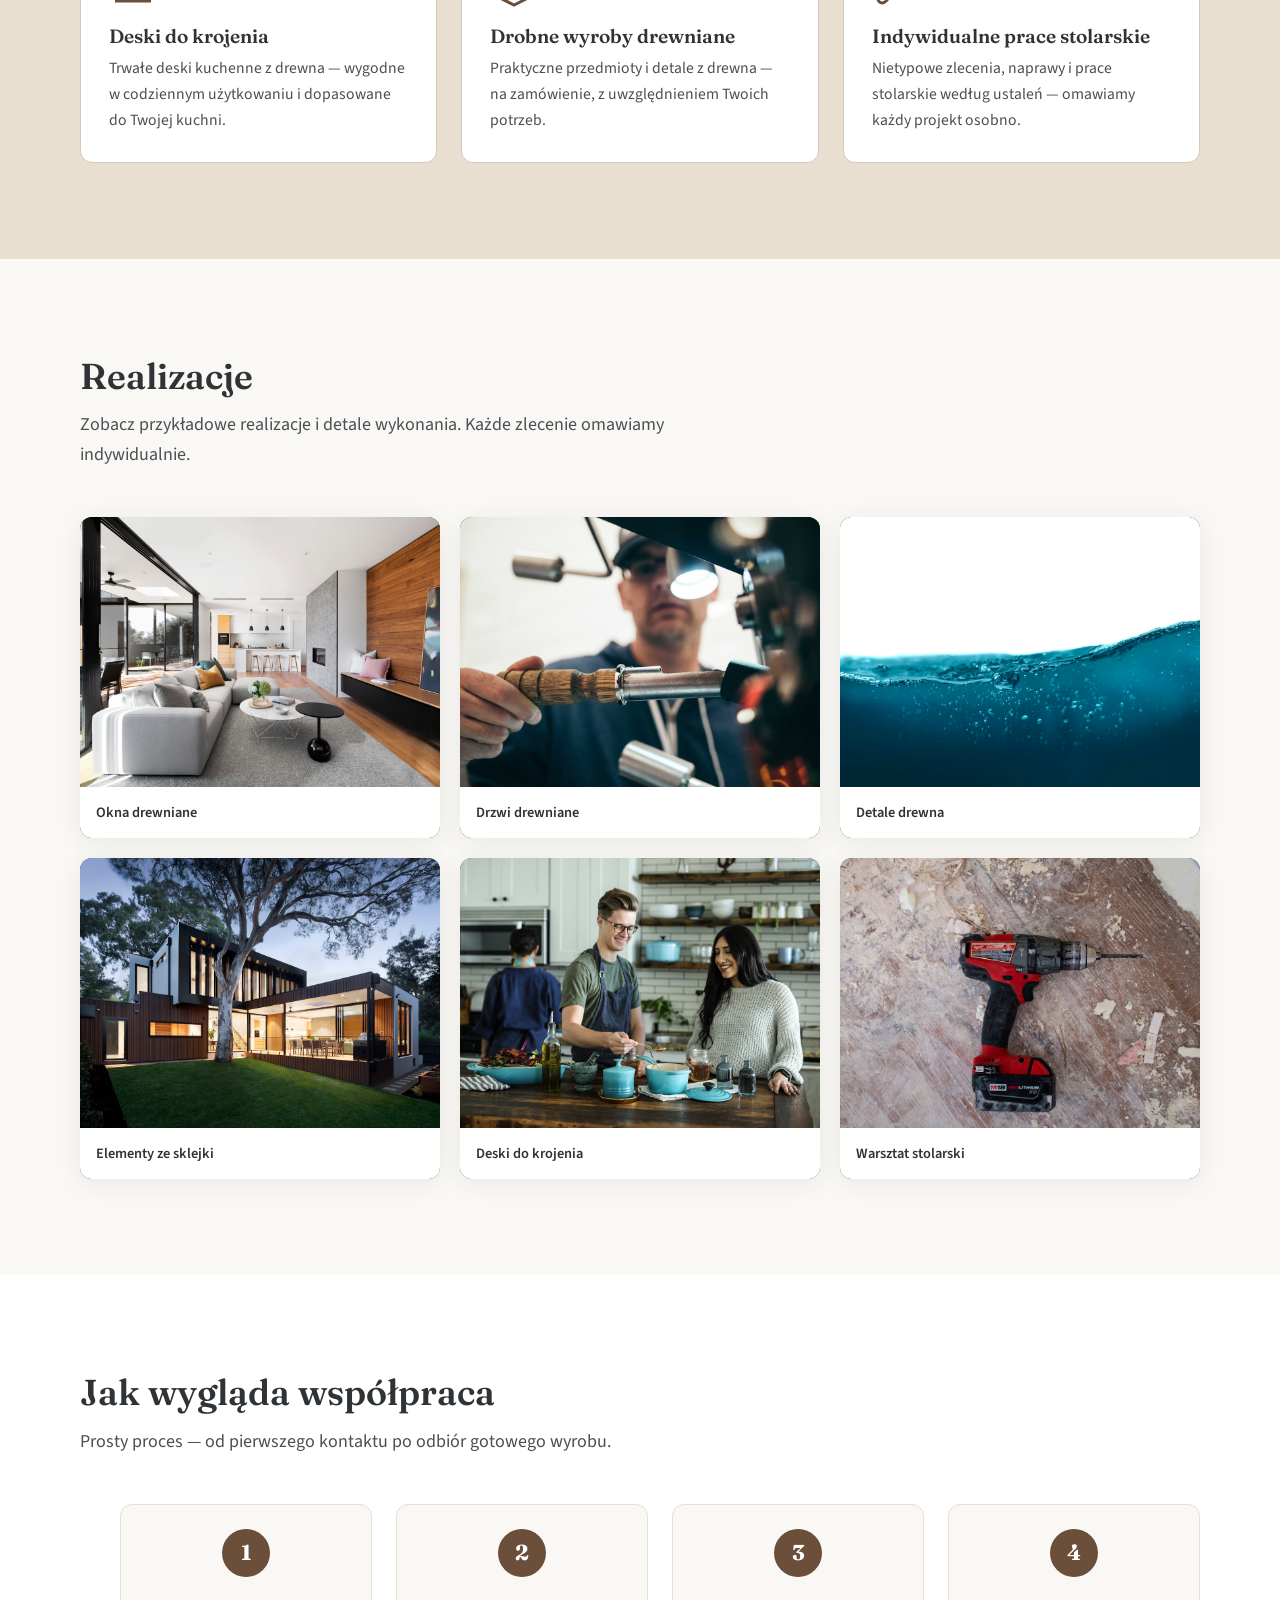
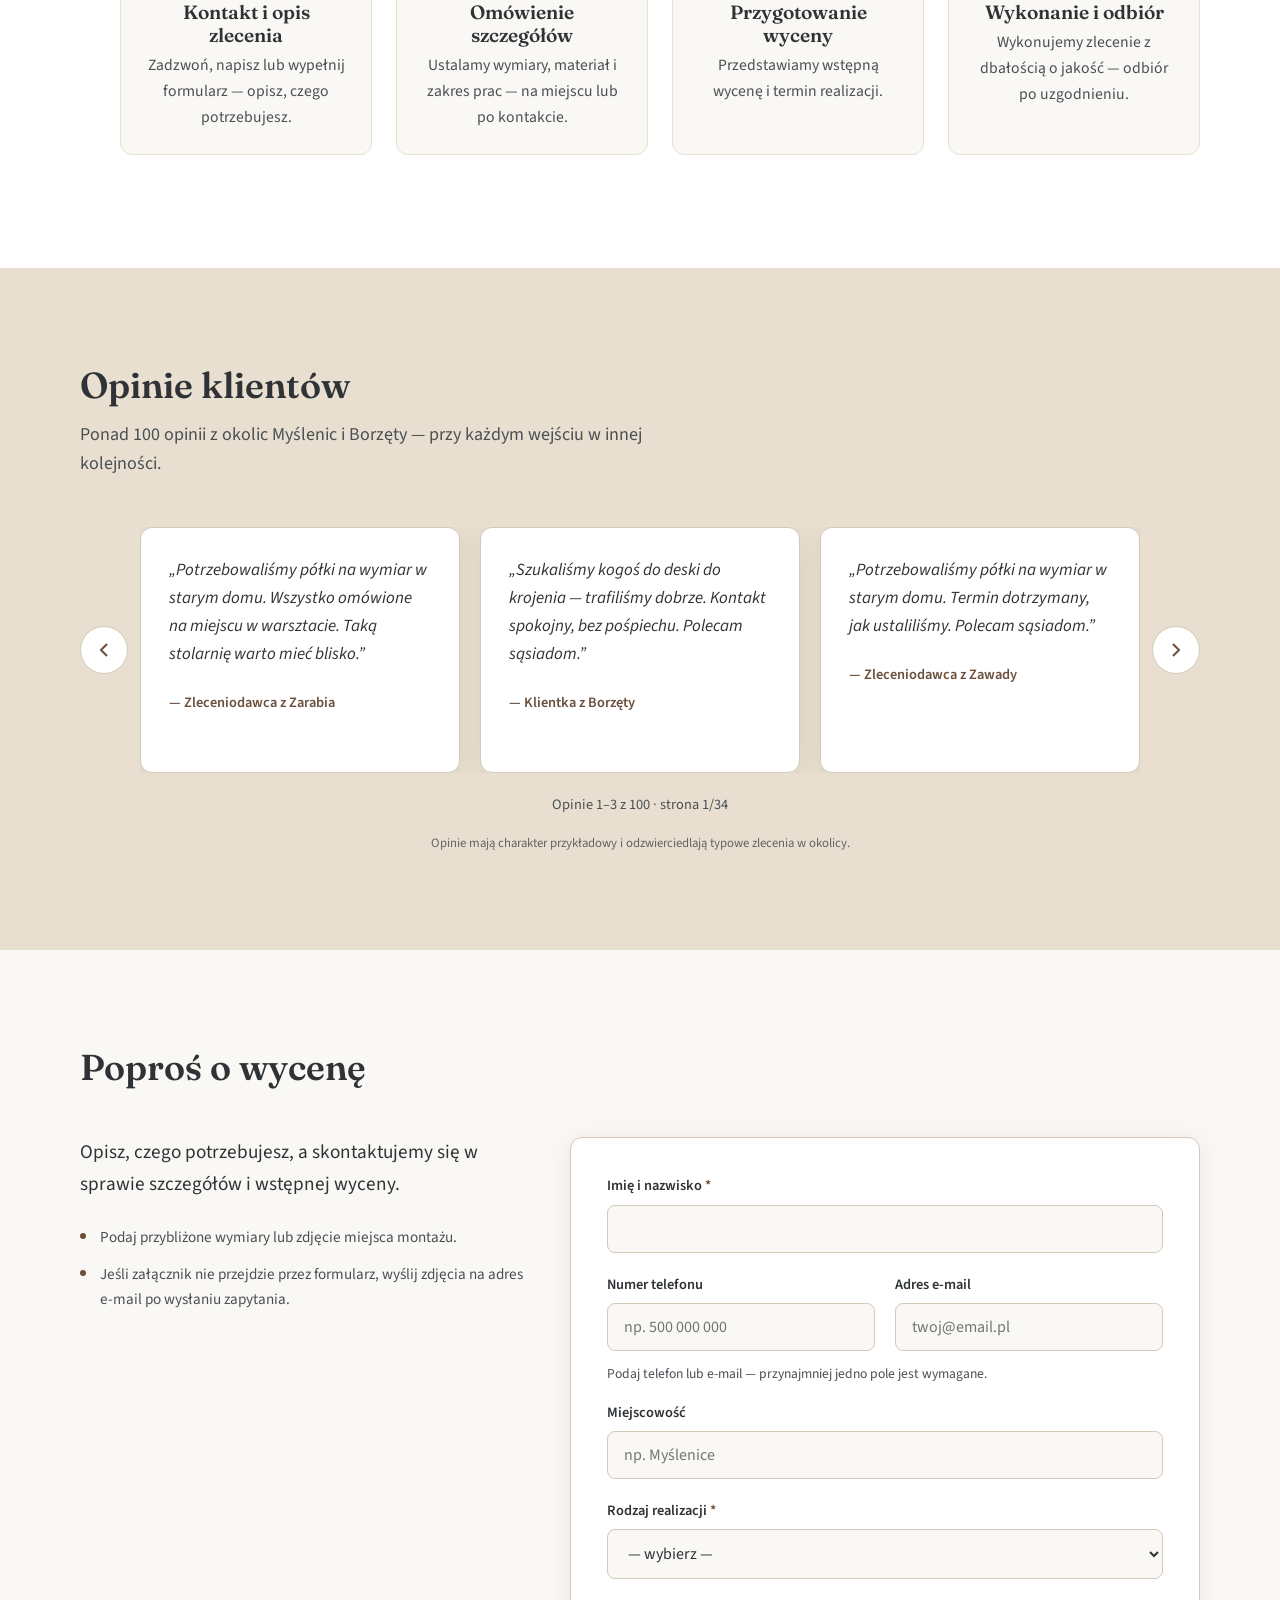
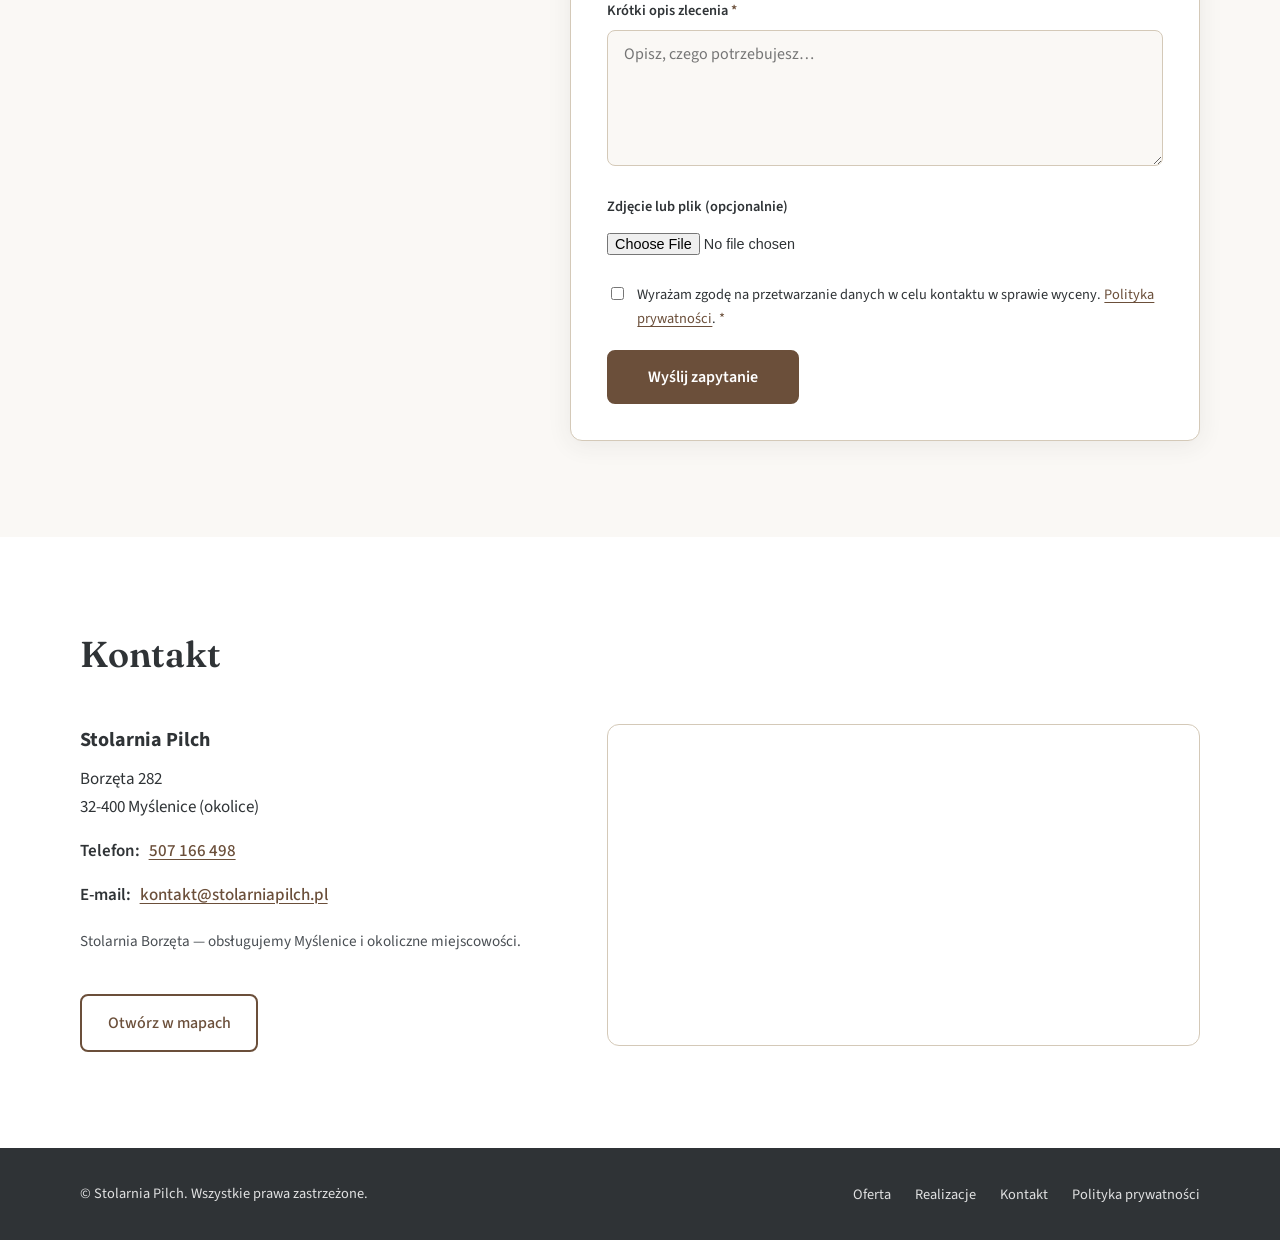
==== commit 3d8334f2: "Karuzela 100 opinii z losową kolejnością i nawigacją. Co-authored-by: Cursor <cursoragent@cursor.com" ====
--- a/index.html
+++ b/index.html
@@ -347,28 +347,21 @@
       <div class="container">
         <div class="section-header">
           <h2 id="reviews-heading">Opinie klientów</h2>
-          <p class="section-lead">Słowa osób z okolic Myślenic i Borzęty.</p>
-        </div>
-        <div class="reviews-grid">
-          <blockquote class="review-card">
-            <p>„Wymienialiśmy okna w domu jednorodzinnym. Pan Pilch doradził przy doborze drewna, wszystko dogadał na miejscu. Okna stoją już trzeci sezon — bez problemów.”</p>
-            <footer>
-              <cite>— Klient z okolic Myślenic</cite>
-            </footer>
-          </blockquote>
-          <blockquote class="review-card">
-            <p>„Potrzebowałam drzwi do starej szafy i nowej zabudowy w kuchni. Zrobił dokładnie tak, jak ustaliliśmy, bez zbędnego gadania. Polecam sąsiadkom.”</p>
-            <footer>
-              <cite>— Zleceniodawczyni z Borzęty</cite>
-            </footer>
-          </blockquote>
-          <blockquote class="review-card">
-            <p>„Zamawiałem trzy deski do krojenia na prezent. Solidne, ładnie wykończone. Kontakt bezproblemowy, termin dotrzymany.”</p>
-            <footer>
-              <cite>— Klient z Myślenic</cite>
-            </footer>
-          </blockquote>
-        </div>
+          <p class="section-lead">Ponad 100 opinii z okolic Myślenic i Borzęty — przy każdym wejściu w innej kolejności.</p>
+        </div>
+        <div class="reviews-carousel" id="reviews-carousel">
+          <button type="button" class="reviews-nav reviews-nav--prev" id="reviews-prev" aria-label="Poprzednie opinie" aria-controls="reviews-track">
+            <svg viewBox="0 0 24 24" width="24" height="24" aria-hidden="true"><path fill="none" stroke="currentColor" stroke-width="2" d="M15 6l-6 6 6 6"/></svg>
+          </button>
+          <div class="reviews-viewport">
+            <div class="reviews-track" id="reviews-track" role="list"></div>
+          </div>
+          <button type="button" class="reviews-nav reviews-nav--next" id="reviews-next" aria-label="Następne opinie" aria-controls="reviews-track">
+            <svg viewBox="0 0 24 24" width="24" height="24" aria-hidden="true"><path fill="none" stroke="currentColor" stroke-width="2" d="M9 6l6 6-6 6"/></svg>
+          </button>
+        </div>
+        <p class="reviews-meta" id="reviews-meta" aria-live="polite"></p>
+        <p class="reviews-disclaimer">Opinie mają charakter przykładowy i odzwierciedlają typowe zlecenia w okolicy.</p>
       </div>
     </section>
 
@@ -499,6 +492,7 @@
     <a href="tel:+48507166498" class="sticky-cta-phone" rel="noopener">Zadzwoń</a>
   </aside>
 
+  <script src="js/reviews-data.js" defer></script>
   <script src="js/main.js" defer></script>
 </body>
 </html>
--- a/css/style.css
+++ b/css/style.css
@@ -622,24 +622,45 @@
   font-size: 0.98rem;
 }
 
-/* Reviews */
+/* Reviews carousel */
 .section-reviews {
   background: var(--beige);
 }
 
-.reviews-grid {
+.reviews-carousel {
   display: grid;
-  gap: 1.5rem;
-  grid-template-columns: repeat(auto-fit, minmax(280px, 1fr));
+  grid-template-columns: auto 1fr auto;
+  align-items: center;
+  gap: 0.75rem;
+}
+
+.reviews-viewport {
+  overflow: hidden;
+  min-width: 0;
+}
+
+.reviews-track {
+  display: flex;
+  gap: 1.25rem;
+  transition: transform 0.35s ease;
+  will-change: transform;
+}
+
+.reviews-slide {
+  flex: 0 0 100%;
+  min-width: 0;
+  list-style: none;
 }
 
 .review-card {
   margin: 0;
+  height: 100%;
   padding: 1.75rem;
   background: var(--white);
   border-radius: var(--radius-lg);
   border: 1px solid var(--beige-dark);
   box-shadow: var(--shadow);
+  box-sizing: border-box;
 }
 
 .review-card p {
@@ -652,6 +673,70 @@
   font-size: 0.9rem;
   font-weight: 600;
   color: var(--wood);
+}
+
+.reviews-nav {
+  flex-shrink: 0;
+  display: flex;
+  align-items: center;
+  justify-content: center;
+  width: 48px;
+  height: 48px;
+  border: 1px solid var(--beige-dark);
+  border-radius: 50%;
+  background: var(--white);
+  color: var(--wood);
+  cursor: pointer;
+  transition: background var(--transition), border-color var(--transition);
+}
+
+.reviews-nav:hover:not(:disabled) {
+  background: var(--wood);
+  color: var(--white);
+  border-color: var(--wood);
+}
+
+.reviews-nav:disabled {
+  opacity: 0.35;
+  cursor: not-allowed;
+}
+
+.reviews-meta {
+  text-align: center;
+  margin: 1.25rem 0 0;
+  font-size: 0.9rem;
+  color: var(--graphite-soft);
+}
+
+.reviews-disclaimer {
+  margin: 1rem 0 0;
+  font-size: 0.8rem;
+  color: var(--graphite-soft);
+  text-align: center;
+  opacity: 0.85;
+}
+
+.reviews-disclaimer code {
+  font-size: 0.75rem;
+  background: rgba(255, 255, 255, 0.6);
+  padding: 0.1rem 0.35rem;
+  border-radius: 4px;
+}
+
+@media (min-width: 768px) {
+  .reviews-slide {
+    flex: 0 0 calc((100% - 2.5rem) / 3);
+  }
+
+  .reviews-track {
+    gap: 1.25rem;
+  }
+}
+
+@media (prefers-reduced-motion: reduce) {
+  .reviews-track {
+    transition: none;
+  }
 }
 
 /* Quote form */
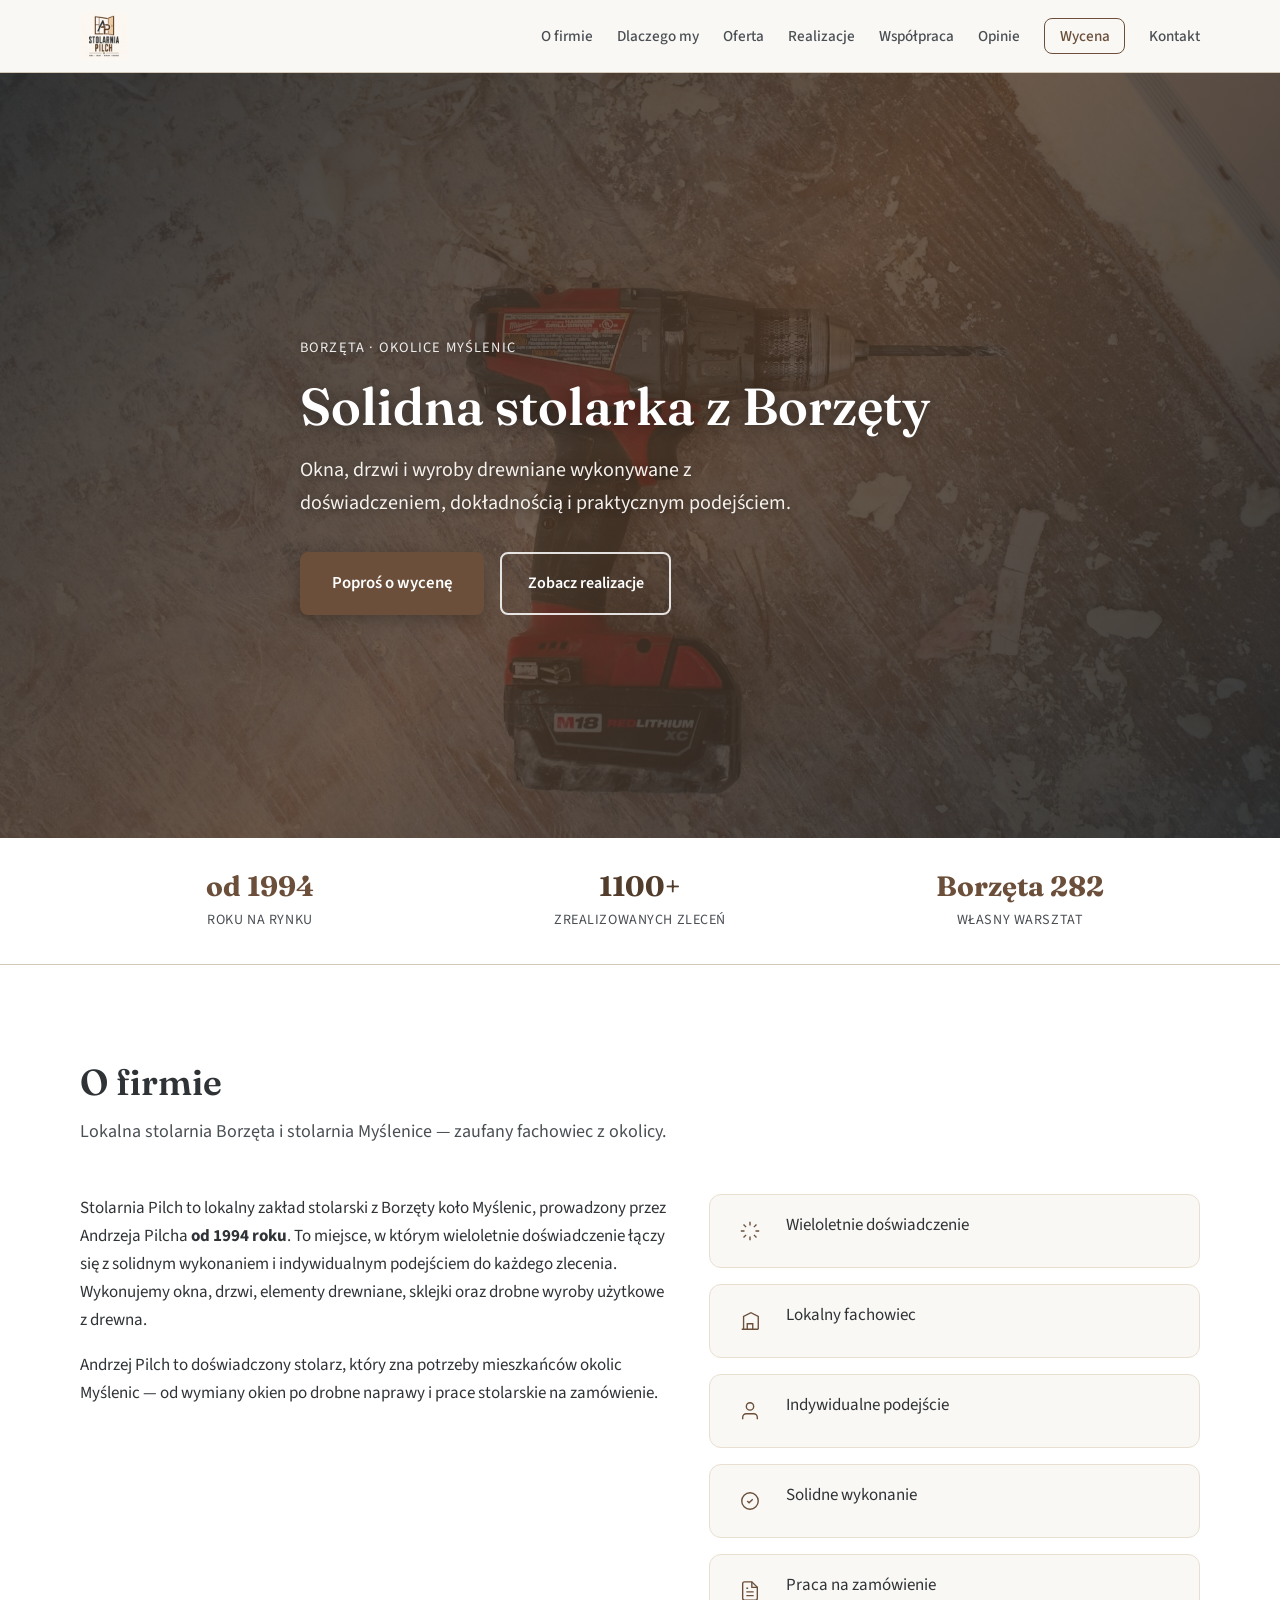
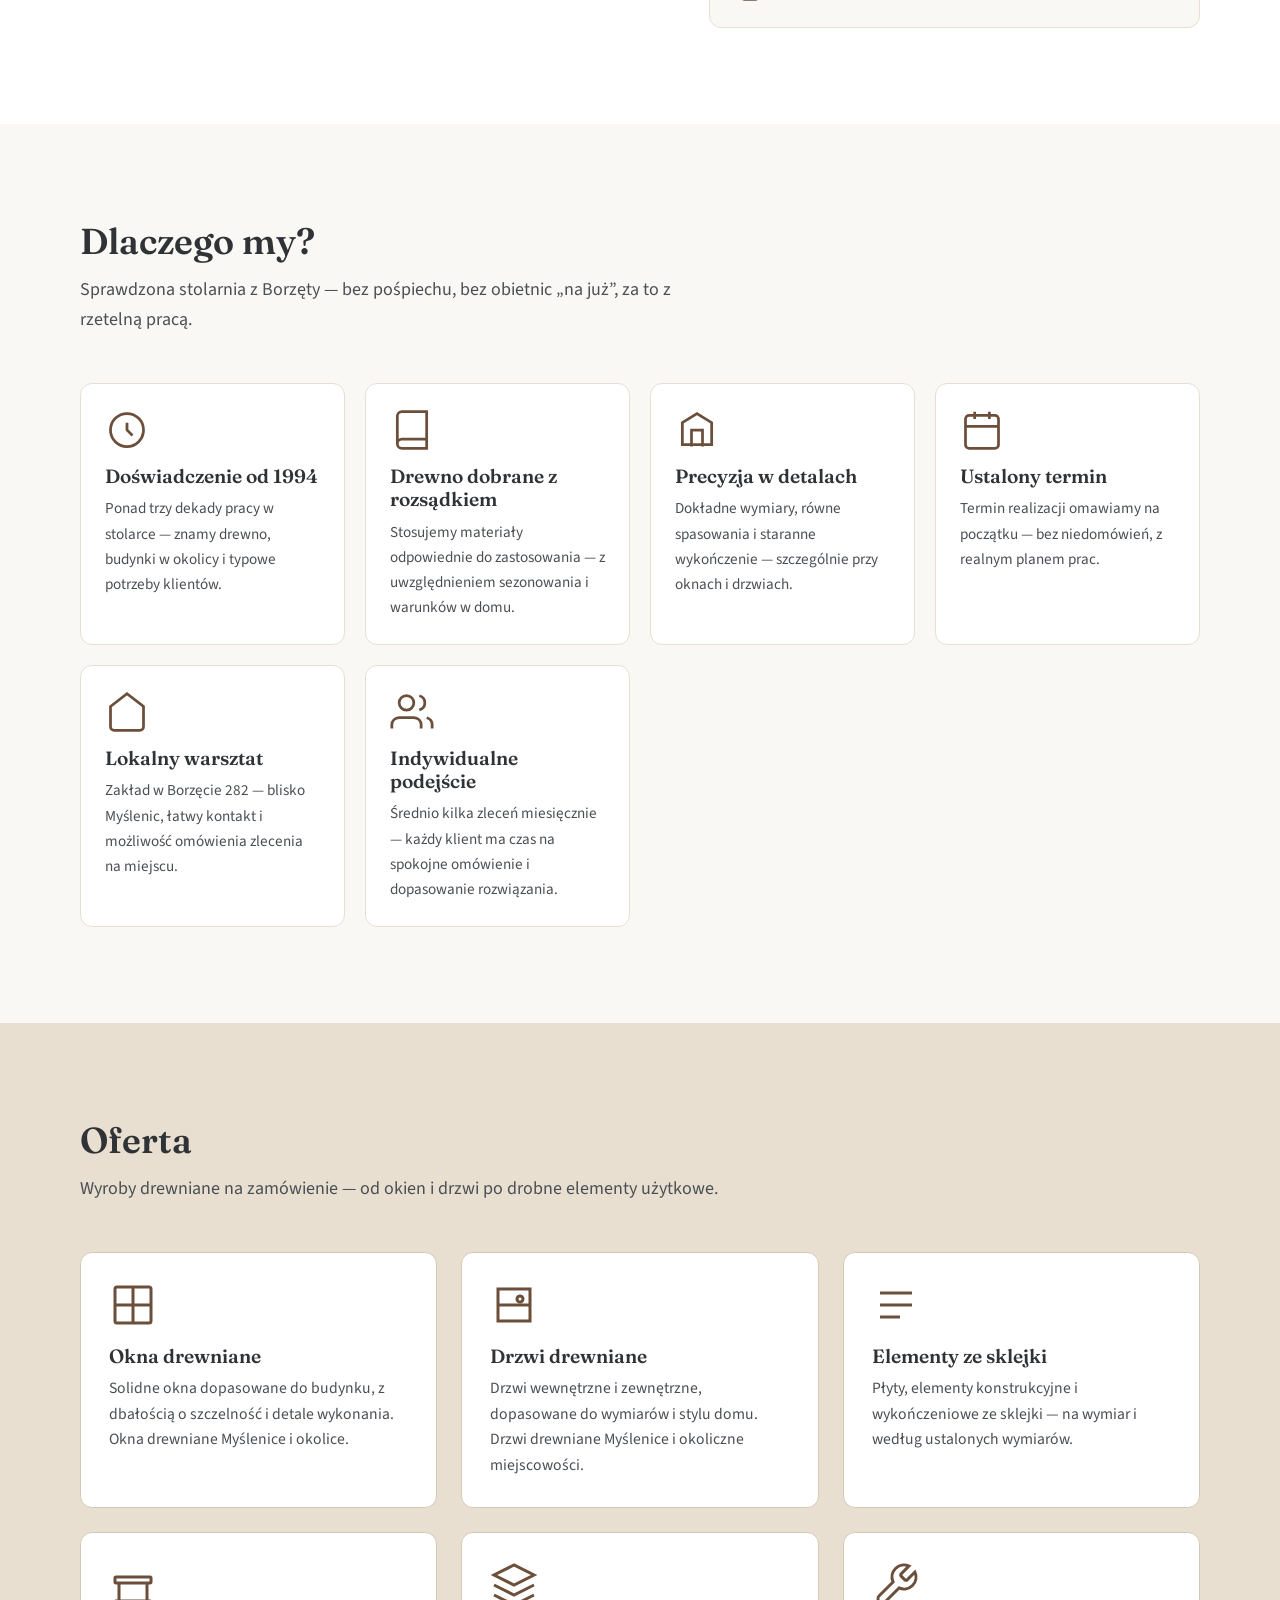
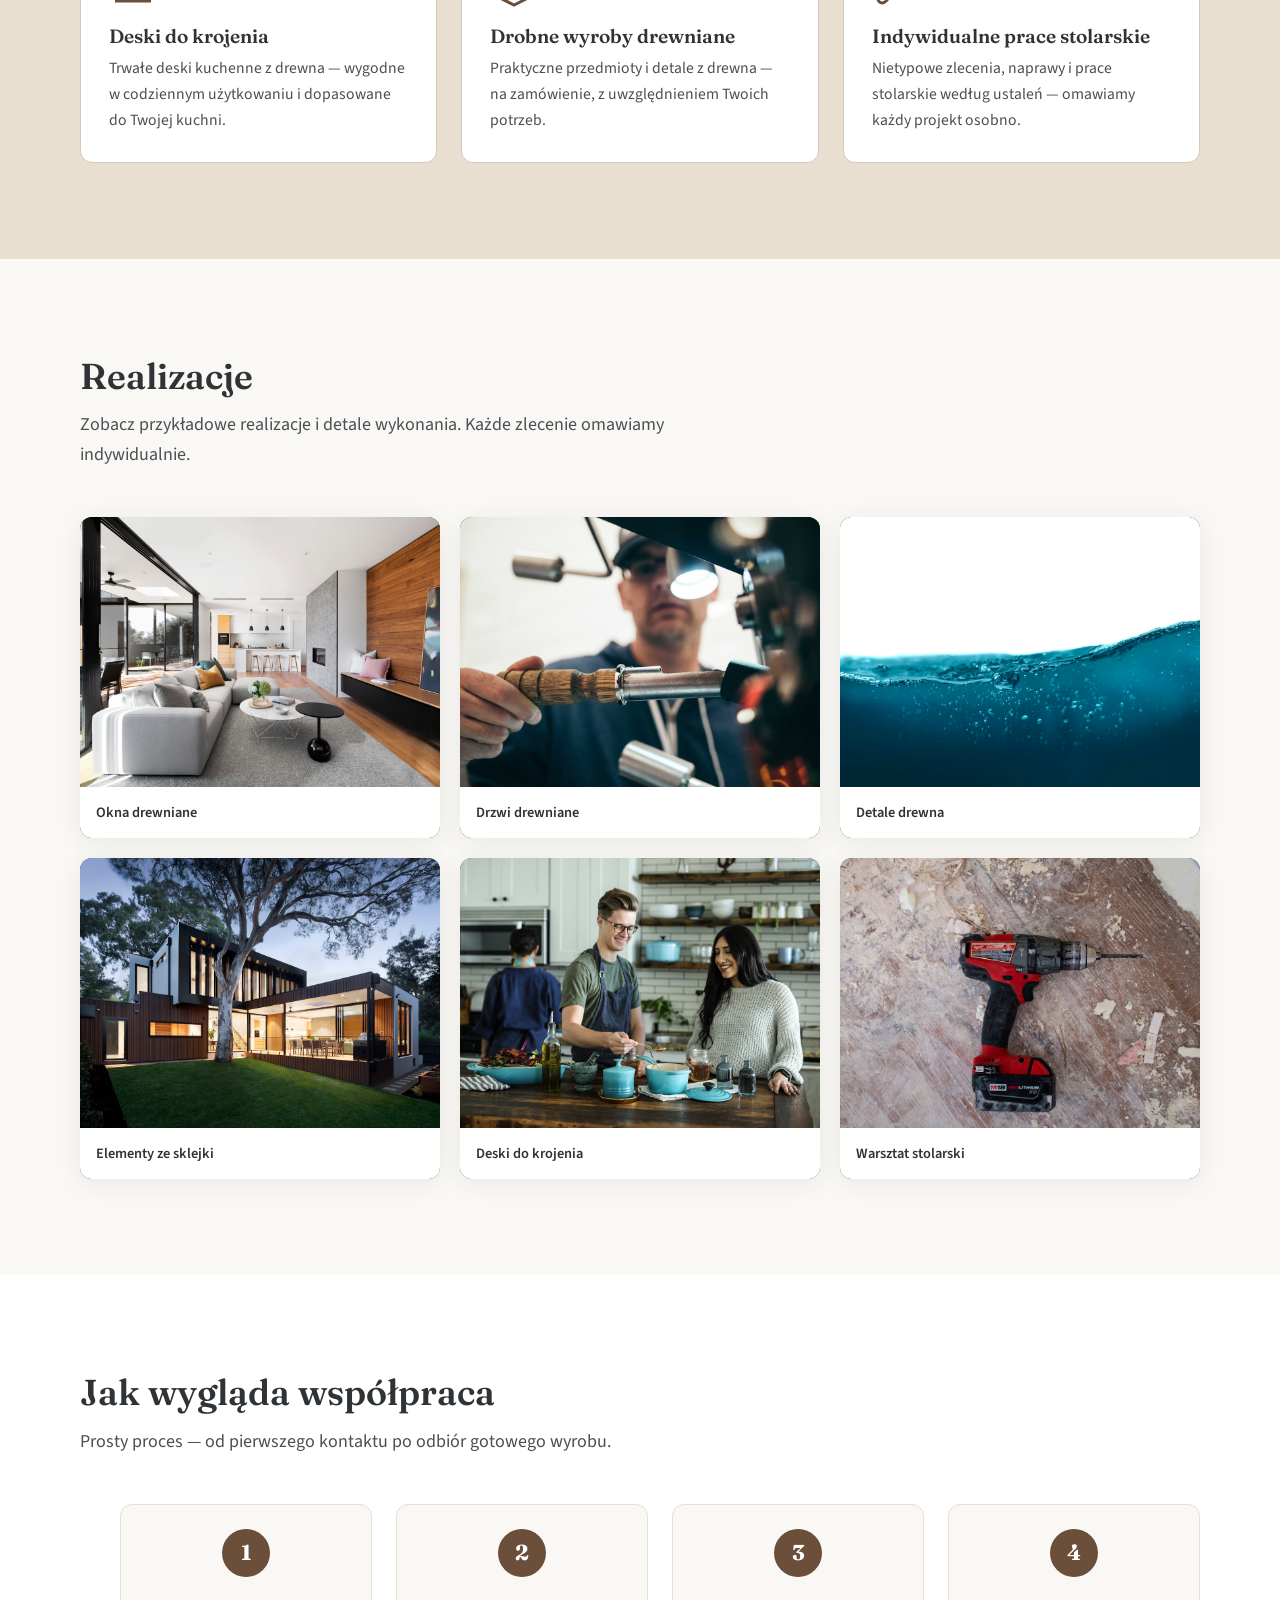
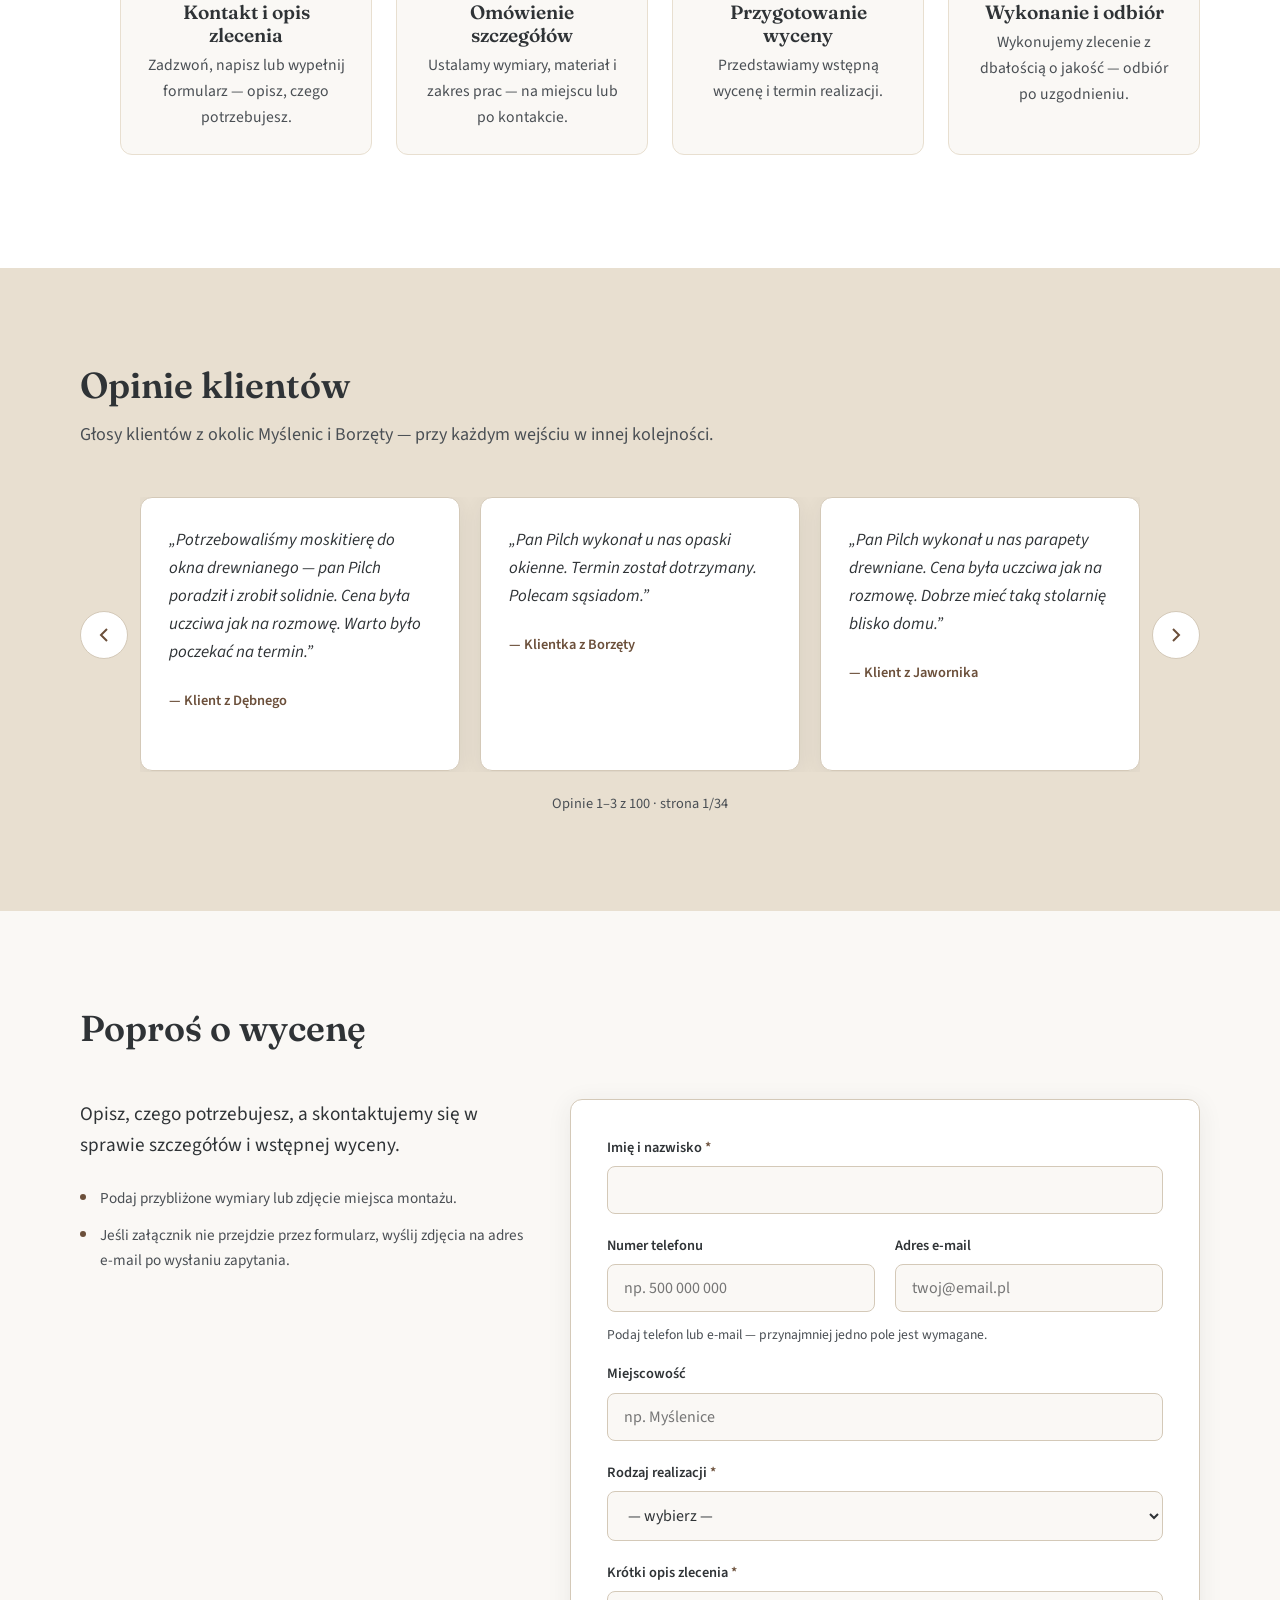
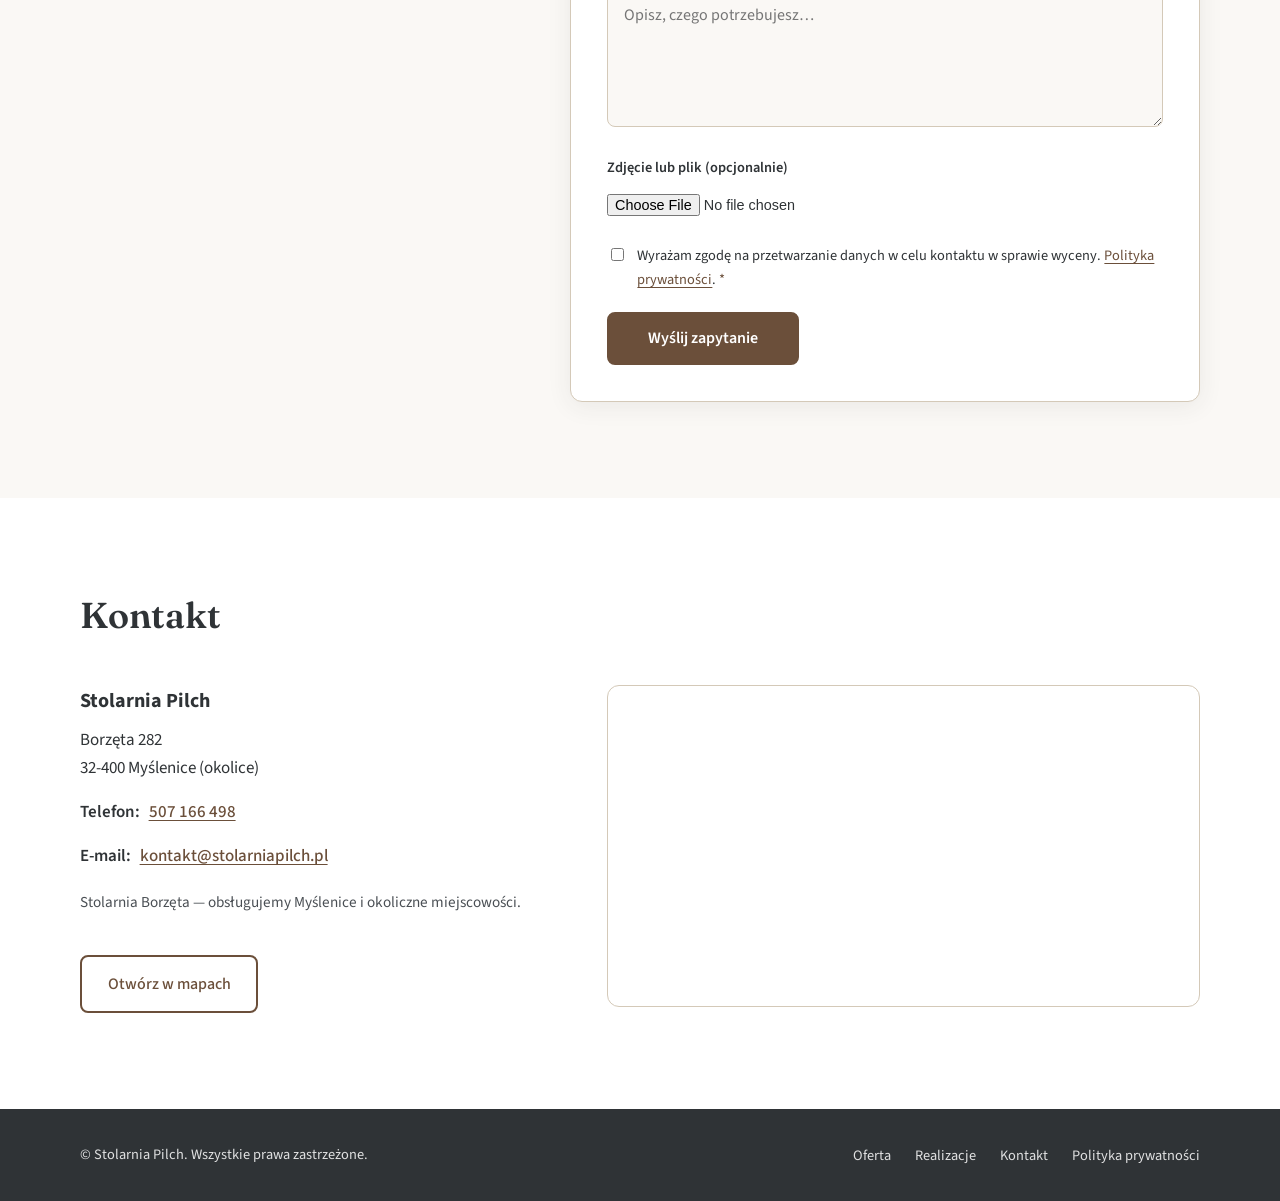
==== commit a59da433: "Opinie: poprawiony polski, bez schodów, usunięty disclaimer. Co-authored-by: Cursor <cursoragent@cur" ====
--- a/index.html
+++ b/index.html
@@ -347,7 +347,7 @@
       <div class="container">
         <div class="section-header">
           <h2 id="reviews-heading">Opinie klientów</h2>
-          <p class="section-lead">Ponad 100 opinii z okolic Myślenic i Borzęty — przy każdym wejściu w innej kolejności.</p>
+          <p class="section-lead">Głosy klientów z okolic Myślenic i Borzęty — przy każdym wejściu w innej kolejności.</p>
         </div>
         <div class="reviews-carousel" id="reviews-carousel">
           <button type="button" class="reviews-nav reviews-nav--prev" id="reviews-prev" aria-label="Poprzednie opinie" aria-controls="reviews-track">
@@ -361,7 +361,6 @@
           </button>
         </div>
         <p class="reviews-meta" id="reviews-meta" aria-live="polite"></p>
-        <p class="reviews-disclaimer">Opinie mają charakter przykładowy i odzwierciedlają typowe zlecenia w okolicy.</p>
       </div>
     </section>
 
--- a/css/style.css
+++ b/css/style.css
@@ -708,21 +708,6 @@
   color: var(--graphite-soft);
 }
 
-.reviews-disclaimer {
-  margin: 1rem 0 0;
-  font-size: 0.8rem;
-  color: var(--graphite-soft);
-  text-align: center;
-  opacity: 0.85;
-}
-
-.reviews-disclaimer code {
-  font-size: 0.75rem;
-  background: rgba(255, 255, 255, 0.6);
-  padding: 0.1rem 0.35rem;
-  border-radius: 4px;
-}
-
 @media (min-width: 768px) {
   .reviews-slide {
     flex: 0 0 calc((100% - 2.5rem) / 3);
